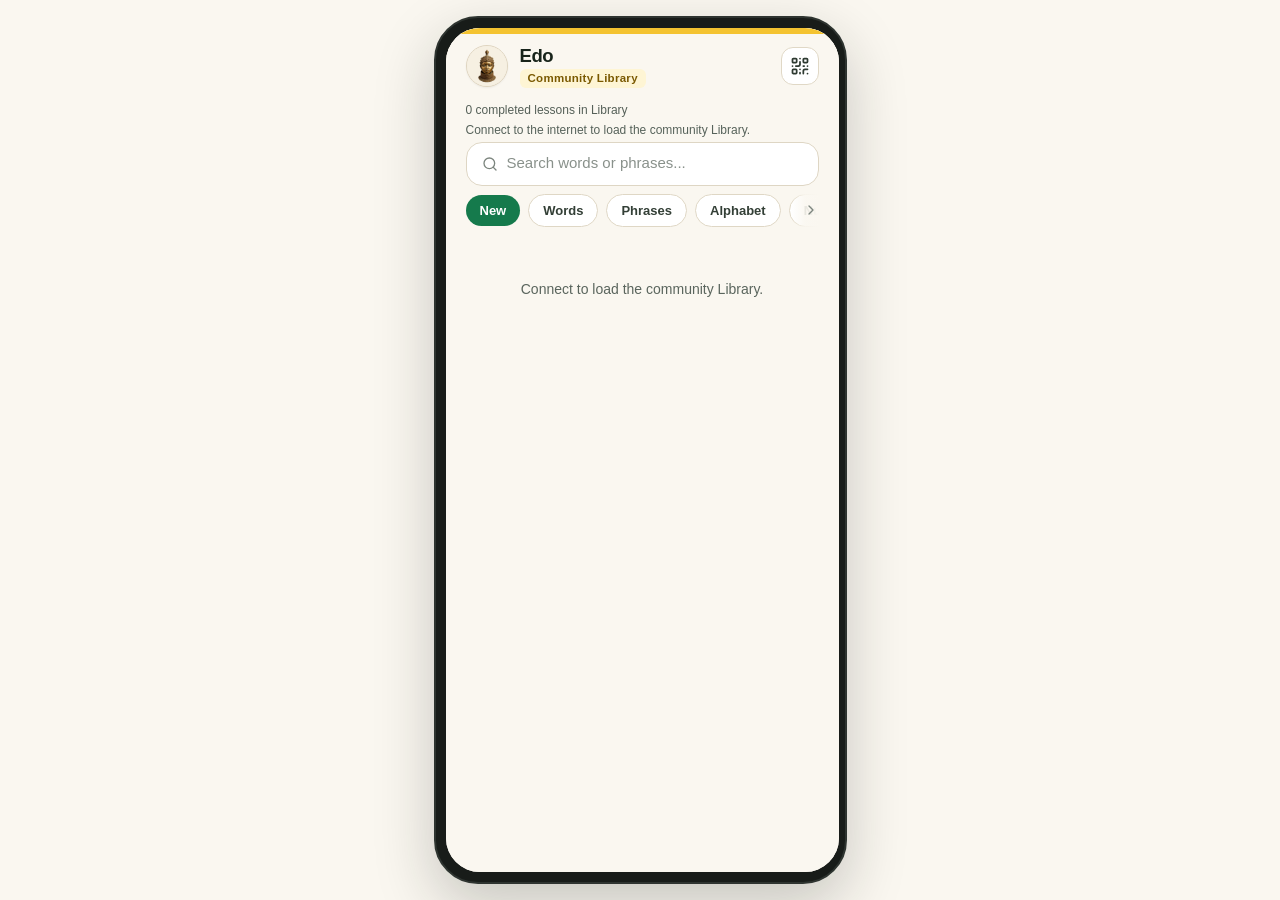
==== library/index.html @ ba946815 "deploy: iStoria-Ai/CommunityTeachers@e9f51da54241ebad899f2d6e8543a37bd454bb86" ====
<!doctype html>
<html lang="en">
  <head>
    <meta charset="UTF-8" />
    <meta name="viewport" content="width=device-width, initial-scale=1.0, viewport-fit=cover, maximum-scale=1.0, user-scalable=no" />
    <meta name="theme-color" content="#FAF7F0" />
    <meta name="apple-mobile-web-app-capable" content="yes" />
    <meta name="apple-mobile-web-app-status-bar-style" content="default" />
    <link rel="icon" type="image/jpeg" href="/assets/edo-bronze-icon.jpg" />
    <link rel="apple-touch-icon" href="/assets/edo-bronze-icon.jpg" />
    <title>Edo — Community Library</title>
    <script type="module" crossorigin src="/assets/library-C7MICQY9.js"></script>
    <link rel="modulepreload" crossorigin href="/assets/index-BXqpALLP.js">
    <link rel="stylesheet" crossorigin href="/assets/index-SWnWZ9Dm.css">
  </head>
  <body class="bg-[#FAF7F0] text-[#1C241E] antialiased selection:bg-[#157A4C] selection:text-white">
    <div id="root"></div>
  </body>
</html>
---- assets/index-SWnWZ9Dm.css ----
*,:before,:after{--tw-border-spacing-x: 0;--tw-border-spacing-y: 0;--tw-translate-x: 0;--tw-translate-y: 0;--tw-rotate: 0;--tw-skew-x: 0;--tw-skew-y: 0;--tw-scale-x: 1;--tw-scale-y: 1;--tw-pan-x: ;--tw-pan-y: ;--tw-pinch-zoom: ;--tw-scroll-snap-strictness: proximity;--tw-gradient-from-position: ;--tw-gradient-via-position: ;--tw-gradient-to-position: ;--tw-ordinal: ;--tw-slashed-zero: ;--tw-numeric-figure: ;--tw-numeric-spacing: ;--tw-numeric-fraction: ;--tw-ring-inset: ;--tw-ring-offset-width: 0px;--tw-ring-offset-color: #fff;--tw-ring-color: rgb(59 130 246 / .5);--tw-ring-offset-shadow: 0 0 #0000;--tw-ring-shadow: 0 0 #0000;--tw-shadow: 0 0 #0000;--tw-shadow-colored: 0 0 #0000;--tw-blur: ;--tw-brightness: ;--tw-contrast: ;--tw-grayscale: ;--tw-hue-rotate: ;--tw-invert: ;--tw-saturate: ;--tw-sepia: ;--tw-drop-shadow: ;--tw-backdrop-blur: ;--tw-backdrop-brightness: ;--tw-backdrop-contrast: ;--tw-backdrop-grayscale: ;--tw-backdrop-hue-rotate: ;--tw-backdrop-invert: ;--tw-backdrop-opacity: ;--tw-backdrop-saturate: ;--tw-backdrop-sepia: ;--tw-contain-size: ;--tw-contain-layout: ;--tw-contain-paint: ;--tw-contain-style: }::backdrop{--tw-border-spacing-x: 0;--tw-border-spacing-y: 0;--tw-translate-x: 0;--tw-translate-y: 0;--tw-rotate: 0;--tw-skew-x: 0;--tw-skew-y: 0;--tw-scale-x: 1;--tw-scale-y: 1;--tw-pan-x: ;--tw-pan-y: ;--tw-pinch-zoom: ;--tw-scroll-snap-strictness: proximity;--tw-gradient-from-position: ;--tw-gradient-via-position: ;--tw-gradient-to-position: ;--tw-ordinal: ;--tw-slashed-zero: ;--tw-numeric-figure: ;--tw-numeric-spacing: ;--tw-numeric-fraction: ;--tw-ring-inset: ;--tw-ring-offset-width: 0px;--tw-ring-offset-color: #fff;--tw-ring-color: rgb(59 130 246 / .5);--tw-ring-offset-shadow: 0 0 #0000;--tw-ring-shadow: 0 0 #0000;--tw-shadow: 0 0 #0000;--tw-shadow-colored: 0 0 #0000;--tw-blur: ;--tw-brightness: ;--tw-contrast: ;--tw-grayscale: ;--tw-hue-rotate: ;--tw-invert: ;--tw-saturate: ;--tw-sepia: ;--tw-drop-shadow: ;--tw-backdrop-blur: ;--tw-backdrop-brightness: ;--tw-backdrop-contrast: ;--tw-backdrop-grayscale: ;--tw-backdrop-hue-rotate: ;--tw-backdrop-invert: ;--tw-backdrop-opacity: ;--tw-backdrop-saturate: ;--tw-backdrop-sepia: ;--tw-contain-size: ;--tw-contain-layout: ;--tw-contain-paint: ;--tw-contain-style: }*,:before,:after{box-sizing:border-box;border-width:0;border-style:solid;border-color:#e5e7eb}:before,:after{--tw-content: ""}html,:host{line-height:1.5;-webkit-text-size-adjust:100%;-moz-tab-size:4;-o-tab-size:4;tab-size:4;font-family:Inter,-apple-system,BlinkMacSystemFont,Segoe UI,Roboto,sans-serif;font-feature-settings:normal;font-variation-settings:normal;-webkit-tap-highlight-color:transparent}body{margin:0;line-height:inherit}hr{height:0;color:inherit;border-top-width:1px}abbr:where([title]){-webkit-text-decoration:underline dotted;text-decoration:underline dotted}h1,h2,h3,h4,h5,h6{font-size:inherit;font-weight:inherit}a{color:inherit;text-decoration:inherit}b,strong{font-weight:bolder}code,kbd,samp,pre{font-family:ui-monospace,SFMono-Regular,Menlo,Monaco,Consolas,Liberation Mono,Courier New,monospace;font-feature-settings:normal;font-variation-settings:normal;font-size:1em}small{font-size:80%}sub,sup{font-size:75%;line-height:0;position:relative;vertical-align:baseline}sub{bottom:-.25em}sup{top:-.5em}table{text-indent:0;border-color:inherit;border-collapse:collapse}button,input,optgroup,select,textarea{font-family:inherit;font-feature-settings:inherit;font-variation-settings:inherit;font-size:100%;font-weight:inherit;line-height:inherit;letter-spacing:inherit;color:inherit;margin:0;padding:0}button,select{text-transform:none}button,input:where([type=button]),input:where([type=reset]),input:where([type=submit]){-webkit-appearance:button;background-color:transparent;background-image:none}:-moz-focusring{outline:auto}:-moz-ui-invalid{box-shadow:none}progress{vertical-align:baseline}::-webkit-inner-spin-button,::-webkit-outer-spin-button{height:auto}[type=search]{-webkit-appearance:textfield;outline-offset:-2px}::-webkit-search-decoration{-webkit-appearance:none}::-webkit-file-upload-button{-webkit-appearance:button;font:inherit}summary{display:list-item}blockquote,dl,dd,h1,h2,h3,h4,h5,h6,hr,figure,p,pre{margin:0}fieldset{margin:0;padding:0}legend{padding:0}ol,ul,menu{list-style:none;margin:0;padding:0}dialog{padding:0}textarea{resize:vertical}input::-moz-placeholder,textarea::-moz-placeholder{opacity:1;color:#9ca3af}input::placeholder,textarea::placeholder{opacity:1;color:#9ca3af}button,[role=button]{cursor:pointer}:disabled{cursor:default}img,svg,video,canvas,audio,iframe,embed,object{display:block;vertical-align:middle}img,video{max-width:100%;height:auto}[hidden]:where(:not([hidden=until-found])){display:none}.container{width:100%}@media (min-width: 640px){.container{max-width:640px}}@media (min-width: 768px){.container{max-width:768px}}@media (min-width: 1024px){.container{max-width:1024px}}@media (min-width: 1280px){.container{max-width:1280px}}@media (min-width: 1536px){.container{max-width:1536px}}.edo-screen{display:flex;width:100%;flex:1 1 0%;-webkit-user-select:none;-moz-user-select:none;user-select:none;flex-direction:column;overflow-x:hidden;--tw-bg-opacity: 1;background-color:rgb(250 247 240 / var(--tw-bg-opacity, 1));--tw-text-opacity: 1;color:rgb(28 36 30 / var(--tw-text-opacity, 1))}.edo-screen-scroll{display:flex;width:100%;flex:1 1 0%;flex-direction:column;justify-content:space-between;overflow-y:auto;overflow-x:hidden;padding-left:1.25rem;padding-right:1.25rem;padding-bottom:1.25rem}.edo-primary-btn{display:flex;min-height:56px;width:100%;align-items:center;justify-content:center;gap:.625rem;border-radius:1rem;padding:.875rem 1.5rem;font-size:17.5px;font-weight:700;line-height:1.375;--tw-shadow: 0 4px 6px -1px rgb(0 0 0 / .1), 0 2px 4px -2px rgb(0 0 0 / .1);--tw-shadow-colored: 0 4px 6px -1px var(--tw-shadow-color), 0 2px 4px -2px var(--tw-shadow-color);box-shadow:var(--tw-ring-offset-shadow, 0 0 #0000),var(--tw-ring-shadow, 0 0 #0000),var(--tw-shadow);transition-property:all;transition-timing-function:cubic-bezier(.4,0,.2,1);transition-duration:.15s}.edo-primary-btn:active{--tw-scale-x: .99;--tw-scale-y: .99;transform:translate(var(--tw-translate-x),var(--tw-translate-y)) rotate(var(--tw-rotate)) skew(var(--tw-skew-x)) skewY(var(--tw-skew-y)) scaleX(var(--tw-scale-x)) scaleY(var(--tw-scale-y))}.edo-secondary-btn{display:flex;min-height:52px;width:100%;align-items:center;justify-content:center;gap:.5rem;border-radius:1rem;border-width:1px;--tw-border-opacity: 1;border-color:rgb(221 213 196 / var(--tw-border-opacity, 1));--tw-bg-opacity: 1;background-color:rgb(255 255 255 / var(--tw-bg-opacity, 1));padding:.75rem 1.25rem;font-size:16px;font-weight:700;line-height:1.375;--tw-text-opacity: 1;color:rgb(38 49 41 / var(--tw-text-opacity, 1));--tw-shadow: 0 1px 2px 0 rgb(0 0 0 / .05);--tw-shadow-colored: 0 1px 2px 0 var(--tw-shadow-color);box-shadow:var(--tw-ring-offset-shadow, 0 0 #0000),var(--tw-ring-shadow, 0 0 #0000),var(--tw-shadow);transition-property:all;transition-timing-function:cubic-bezier(.4,0,.2,1);transition-duration:.15s}.edo-secondary-btn:hover{--tw-bg-opacity: 1;background-color:rgb(245 241 230 / var(--tw-bg-opacity, 1))}.edo-secondary-btn:active{--tw-scale-x: .99;--tw-scale-y: .99;transform:translate(var(--tw-translate-x),var(--tw-translate-y)) rotate(var(--tw-rotate)) skew(var(--tw-skew-x)) skewY(var(--tw-skew-y)) scaleX(var(--tw-scale-x)) scaleY(var(--tw-scale-y))}.edo-input{min-height:54px;width:100%;border-radius:1rem;border-width:1px;--tw-border-opacity: 1;border-color:rgb(212 204 184 / var(--tw-border-opacity, 1));--tw-bg-opacity: 1;background-color:rgb(255 255 255 / var(--tw-bg-opacity, 1));padding:.875rem 1rem;font-size:16.5px;--tw-text-opacity: 1;color:rgb(28 36 30 / var(--tw-text-opacity, 1))}.edo-input::-moz-placeholder{--tw-placeholder-opacity: 1;color:rgb(133 142 135 / var(--tw-placeholder-opacity, 1))}.edo-input::placeholder{--tw-placeholder-opacity: 1;color:rgb(133 142 135 / var(--tw-placeholder-opacity, 1))}.edo-input{--tw-shadow: inset 0 2px 4px 0 rgb(0 0 0 / .05);--tw-shadow-colored: inset 0 2px 4px 0 var(--tw-shadow-color);box-shadow:var(--tw-ring-offset-shadow, 0 0 #0000),var(--tw-ring-shadow, 0 0 #0000),var(--tw-shadow);transition-property:color,background-color,border-color,text-decoration-color,fill,stroke,opacity,box-shadow,transform,filter,backdrop-filter;transition-timing-function:cubic-bezier(.4,0,.2,1);transition-duration:.15s}.edo-input:focus{outline:2px solid transparent;outline-offset:2px}.sr-only{position:absolute;width:1px;height:1px;padding:0;margin:-1px;overflow:hidden;clip:rect(0,0,0,0);white-space:nowrap;border-width:0}.pointer-events-none{pointer-events:none}.visible{visibility:visible}.static{position:static}.fixed{position:fixed}.absolute{position:absolute}.relative{position:relative}.sticky{position:sticky}.inset-0{top:0;right:0;bottom:0;left:0}.inset-x-0{left:0;right:0}.-left-2{left:-.5rem}.-right-2{right:-.5rem}.-top-1{top:-.25rem}.bottom-0{bottom:0}.bottom-1{bottom:.25rem}.left-4{left:1rem}.left-\[9px\]{left:9px}.right-0{right:0}.right-1{right:.25rem}.right-2\.5{right:.625rem}.right-3{right:.75rem}.right-3\.5{right:.875rem}.top-0{top:0}.top-2{top:.5rem}.top-2\.5{top:.625rem}.top-3\.5{top:.875rem}.top-5{top:1.25rem}.z-10{z-index:10}.z-20{z-index:20}.z-30{z-index:30}.z-50{z-index:50}.mx-5{margin-left:1.25rem;margin-right:1.25rem}.mx-auto{margin-left:auto;margin-right:auto}.my-0\.5{margin-top:.125rem;margin-bottom:.125rem}.my-1{margin-top:.25rem;margin-bottom:.25rem}.my-2{margin-top:.5rem;margin-bottom:.5rem}.my-auto{margin-top:auto;margin-bottom:auto}.mb-1{margin-bottom:.25rem}.mb-1\.5{margin-bottom:.375rem}.mb-2{margin-bottom:.5rem}.mb-2\.5{margin-bottom:.625rem}.mb-3{margin-bottom:.75rem}.mb-4{margin-bottom:1rem}.mb-6{margin-bottom:1.5rem}.ml-0\.5{margin-left:.125rem}.ml-2{margin-left:.5rem}.mt-0\.5{margin-top:.125rem}.mt-1{margin-top:.25rem}.mt-1\.5{margin-top:.375rem}.mt-2{margin-top:.5rem}.mt-2\.5{margin-top:.625rem}.mt-3{margin-top:.75rem}.mt-3\.5{margin-top:.875rem}.mt-4{margin-top:1rem}.mt-5{margin-top:1.25rem}.block{display:block}.inline-block{display:inline-block}.flex{display:flex}.inline-flex{display:inline-flex}.table{display:table}.grid{display:grid}.contents{display:contents}.hidden{display:none}.h-1\.5{height:.375rem}.h-10{height:2.5rem}.h-11{height:2.75rem}.h-12{height:3rem}.h-14{height:3.5rem}.h-16{height:4rem}.h-2{height:.5rem}.h-2\.5{height:.625rem}.h-24{height:6rem}.h-28{height:7rem}.h-3{height:.75rem}.h-3\.5{height:.875rem}.h-32{height:8rem}.h-4{height:1rem}.h-5{height:1.25rem}.h-6{height:1.5rem}.h-7{height:1.75rem}.h-8{height:2rem}.h-9{height:2.25rem}.h-\[100dvh\]{height:100dvh}.h-\[190px\]{height:190px}.h-\[38px\]{height:38px}.h-\[42px\]{height:42px}.h-\[52px\]{height:52px}.h-\[80px\]{height:80px}.h-\[88px\]{height:88px}.h-\[96px\]{height:96px}.h-full{height:100%}.max-h-\[40dvh\]{max-height:40dvh}.max-h-\[470px\]{max-height:470px}.max-h-\[80px\]{max-height:80px}.max-h-\[92vh\]{max-height:92vh}.max-h-full{max-height:100%}.min-h-0{min-height:0px}.min-h-\[100dvh\]{min-height:100dvh}.min-h-\[140px\]{min-height:140px}.min-h-\[265px\]{min-height:265px}.min-h-\[320px\]{min-height:320px}.min-h-\[42px\]{min-height:42px}.min-h-\[44px\]{min-height:44px}.min-h-\[46px\]{min-height:46px}.min-h-\[48px\]{min-height:48px}.min-h-\[50px\]{min-height:50px}.min-h-\[56px\]{min-height:56px}.min-h-\[58px\]{min-height:58px}.min-h-\[60px\]{min-height:60px}.min-h-\[62px\]{min-height:62px}.w-1{width:.25rem}.w-1\.5{width:.375rem}.w-10{width:2.5rem}.w-11{width:2.75rem}.w-12{width:3rem}.w-14{width:3.5rem}.w-16{width:4rem}.w-2{width:.5rem}.w-24{width:6rem}.w-3{width:.75rem}.w-3\.5{width:.875rem}.w-32{width:8rem}.w-4{width:1rem}.w-5{width:1.25rem}.w-6{width:1.5rem}.w-7{width:1.75rem}.w-8{width:2rem}.w-9{width:2.25rem}.w-\[110px\]{width:110px}.w-\[190px\]{width:190px}.w-\[2px\]{width:2px}.w-\[38px\]{width:38px}.w-\[42px\]{width:42px}.w-\[52px\]{width:52px}.w-\[88px\]{width:88px}.w-\[96px\]{width:96px}.w-full{width:100%}.w-px{width:1px}.min-w-0{min-width:0px}.min-w-\[64px\]{min-width:64px}.max-w-\[142px\]{max-width:142px}.max-w-\[1540px\]{max-width:1540px}.max-w-\[1680px\]{max-width:1680px}.max-w-\[240px\]{max-width:240px}.max-w-\[260px\]{max-width:260px}.max-w-\[280px\]{max-width:280px}.max-w-\[300px\]{max-width:300px}.max-w-\[390px\]{max-width:390px}.max-w-full{max-width:100%}.max-w-lg{max-width:32rem}.max-w-sm{max-width:24rem}.max-w-xs{max-width:20rem}.flex-1{flex:1 1 0%}.flex-\[1\.18\]{flex:1.18}.shrink-0{flex-shrink:0}.scale-105{--tw-scale-x: 1.05;--tw-scale-y: 1.05;transform:translate(var(--tw-translate-x),var(--tw-translate-y)) rotate(var(--tw-rotate)) skew(var(--tw-skew-x)) skewY(var(--tw-skew-y)) scaleX(var(--tw-scale-x)) scaleY(var(--tw-scale-y))}.scale-110{--tw-scale-x: 1.1;--tw-scale-y: 1.1;transform:translate(var(--tw-translate-x),var(--tw-translate-y)) rotate(var(--tw-rotate)) skew(var(--tw-skew-x)) skewY(var(--tw-skew-y)) scaleX(var(--tw-scale-x)) scaleY(var(--tw-scale-y))}@keyframes ping{75%,to{transform:scale(2);opacity:0}}.animate-ping{animation:ping 1s cubic-bezier(0,0,.2,1) infinite}@keyframes pulse{50%{opacity:.5}}.animate-pulse{animation:pulse 2s cubic-bezier(.4,0,.6,1) infinite}@keyframes spin{to{transform:rotate(360deg)}}.animate-spin{animation:spin 1s linear infinite}.cursor-not-allowed{cursor:not-allowed}.cursor-pointer{cursor:pointer}.select-none{-webkit-user-select:none;-moz-user-select:none;user-select:none}.select-text{-webkit-user-select:text;-moz-user-select:text;user-select:text}.resize{resize:both}.list-inside{list-style-position:inside}.list-decimal{list-style-type:decimal}.grid-cols-2{grid-template-columns:repeat(2,minmax(0,1fr))}.grid-cols-3{grid-template-columns:repeat(3,minmax(0,1fr))}.grid-rows-2{grid-template-rows:repeat(2,minmax(0,1fr))}.flex-col{flex-direction:column}.flex-wrap{flex-wrap:wrap}.items-start{align-items:flex-start}.items-end{align-items:flex-end}.items-center{align-items:center}.justify-end{justify-content:flex-end}.justify-center{justify-content:center}.justify-between{justify-content:space-between}.justify-around{justify-content:space-around}.gap-1{gap:.25rem}.gap-1\.5{gap:.375rem}.gap-2{gap:.5rem}.gap-2\.5{gap:.625rem}.gap-3{gap:.75rem}.gap-3\.5{gap:.875rem}.gap-4{gap:1rem}.gap-5{gap:1.25rem}.gap-\[3px\]{gap:3px}.space-y-1>:not([hidden])~:not([hidden]){--tw-space-y-reverse: 0;margin-top:calc(.25rem * calc(1 - var(--tw-space-y-reverse)));margin-bottom:calc(.25rem * var(--tw-space-y-reverse))}.space-y-1\.5>:not([hidden])~:not([hidden]){--tw-space-y-reverse: 0;margin-top:calc(.375rem * calc(1 - var(--tw-space-y-reverse)));margin-bottom:calc(.375rem * var(--tw-space-y-reverse))}.space-y-2>:not([hidden])~:not([hidden]){--tw-space-y-reverse: 0;margin-top:calc(.5rem * calc(1 - var(--tw-space-y-reverse)));margin-bottom:calc(.5rem * var(--tw-space-y-reverse))}.space-y-2\.5>:not([hidden])~:not([hidden]){--tw-space-y-reverse: 0;margin-top:calc(.625rem * calc(1 - var(--tw-space-y-reverse)));margin-bottom:calc(.625rem * var(--tw-space-y-reverse))}.space-y-3>:not([hidden])~:not([hidden]){--tw-space-y-reverse: 0;margin-top:calc(.75rem * calc(1 - var(--tw-space-y-reverse)));margin-bottom:calc(.75rem * var(--tw-space-y-reverse))}.space-y-4>:not([hidden])~:not([hidden]){--tw-space-y-reverse: 0;margin-top:calc(1rem * calc(1 - var(--tw-space-y-reverse)));margin-bottom:calc(1rem * var(--tw-space-y-reverse))}.space-y-8>:not([hidden])~:not([hidden]){--tw-space-y-reverse: 0;margin-top:calc(2rem * calc(1 - var(--tw-space-y-reverse)));margin-bottom:calc(2rem * var(--tw-space-y-reverse))}.self-start{align-self:flex-start}.overflow-hidden{overflow:hidden}.overflow-x-auto{overflow-x:auto}.overflow-y-auto{overflow-y:auto}.truncate{overflow:hidden;text-overflow:ellipsis;white-space:nowrap}.whitespace-normal{white-space:normal}.break-words{overflow-wrap:break-word}.break-all{word-break:break-all}.rounded{border-radius:.25rem}.rounded-2xl{border-radius:1rem}.rounded-3xl{border-radius:1.5rem}.rounded-\[34px\]{border-radius:34px}.rounded-\[44px\]{border-radius:44px}.rounded-full{border-radius:9999px}.rounded-lg{border-radius:.5rem}.rounded-md{border-radius:.375rem}.rounded-sm{border-radius:.125rem}.rounded-xl{border-radius:.75rem}.border{border-width:1px}.border-2{border-width:2px}.border-4{border-width:4px}.border-\[2px\]{border-width:2px}.border-b{border-bottom-width:1px}.border-t{border-top-width:1px}.border-\[\#157A4C\]{--tw-border-opacity: 1;border-color:rgb(21 122 76 / var(--tw-border-opacity, 1))}.border-\[\#18241B\]{--tw-border-opacity: 1;border-color:rgb(24 36 27 / var(--tw-border-opacity, 1))}.border-\[\#238B52\]{--tw-border-opacity: 1;border-color:rgb(35 139 82 / var(--tw-border-opacity, 1))}.border-\[\#2E3430\]{--tw-border-opacity: 1;border-color:rgb(46 52 48 / var(--tw-border-opacity, 1))}.border-\[\#6E4BC3\]\/50{border-color:#6e4bc380}.border-\[\#934919\]{--tw-border-opacity: 1;border-color:rgb(147 73 25 / var(--tw-border-opacity, 1))}.border-\[\#A7D7BC\]{--tw-border-opacity: 1;border-color:rgb(167 215 188 / var(--tw-border-opacity, 1))}.border-\[\#B9B2A2\]{--tw-border-opacity: 1;border-color:rgb(185 178 162 / var(--tw-border-opacity, 1))}.border-\[\#B9DFCA\]{--tw-border-opacity: 1;border-color:rgb(185 223 202 / var(--tw-border-opacity, 1))}.border-\[\#BBD4FA\]{--tw-border-opacity: 1;border-color:rgb(187 212 250 / var(--tw-border-opacity, 1))}.border-\[\#BDE3CF\]{--tw-border-opacity: 1;border-color:rgb(189 227 207 / var(--tw-border-opacity, 1))}.border-\[\#BDE5C8\]{--tw-border-opacity: 1;border-color:rgb(189 229 200 / var(--tw-border-opacity, 1))}.border-\[\#BEE2CE\]{--tw-border-opacity: 1;border-color:rgb(190 226 206 / var(--tw-border-opacity, 1))}.border-\[\#BFD6FA\]{--tw-border-opacity: 1;border-color:rgb(191 214 250 / var(--tw-border-opacity, 1))}.border-\[\#C2E2D0\]{--tw-border-opacity: 1;border-color:rgb(194 226 208 / var(--tw-border-opacity, 1))}.border-\[\#C2E4D2\]{--tw-border-opacity: 1;border-color:rgb(194 228 210 / var(--tw-border-opacity, 1))}.border-\[\#C3D9FA\]{--tw-border-opacity: 1;border-color:rgb(195 217 250 / var(--tw-border-opacity, 1))}.border-\[\#C6E2D1\]{--tw-border-opacity: 1;border-color:rgb(198 226 209 / var(--tw-border-opacity, 1))}.border-\[\#CBB8EE\]{--tw-border-opacity: 1;border-color:rgb(203 184 238 / var(--tw-border-opacity, 1))}.border-\[\#D0D9E7\]{--tw-border-opacity: 1;border-color:rgb(208 217 231 / var(--tw-border-opacity, 1))}.border-\[\#D3E3FC\]{--tw-border-opacity: 1;border-color:rgb(211 227 252 / var(--tw-border-opacity, 1))}.border-\[\#D5C5F3\]{--tw-border-opacity: 1;border-color:rgb(213 197 243 / var(--tw-border-opacity, 1))}.border-\[\#D5CCB8\]{--tw-border-opacity: 1;border-color:rgb(213 204 184 / var(--tw-border-opacity, 1))}.border-\[\#D5CFC0\]{--tw-border-opacity: 1;border-color:rgb(213 207 192 / var(--tw-border-opacity, 1))}.border-\[\#D7C8F3\]{--tw-border-opacity: 1;border-color:rgb(215 200 243 / var(--tw-border-opacity, 1))}.border-\[\#D7EFE2\]{--tw-border-opacity: 1;border-color:rgb(215 239 226 / var(--tw-border-opacity, 1))}.border-\[\#D8CFC0\]{--tw-border-opacity: 1;border-color:rgb(216 207 192 / var(--tw-border-opacity, 1))}.border-\[\#DDD5C4\]{--tw-border-opacity: 1;border-color:rgb(221 213 196 / var(--tw-border-opacity, 1))}.border-\[\#DED5C3\]{--tw-border-opacity: 1;border-color:rgb(222 213 195 / var(--tw-border-opacity, 1))}.border-\[\#DED6C4\]{--tw-border-opacity: 1;border-color:rgb(222 214 196 / var(--tw-border-opacity, 1))}.border-\[\#DFBF7F\]\/50{border-color:#dfbf7f80}.border-\[\#DFD5C0\]{--tw-border-opacity: 1;border-color:rgb(223 213 192 / var(--tw-border-opacity, 1))}.border-\[\#DFD6C4\]{--tw-border-opacity: 1;border-color:rgb(223 214 196 / var(--tw-border-opacity, 1))}.border-\[\#DFD7C5\]{--tw-border-opacity: 1;border-color:rgb(223 215 197 / var(--tw-border-opacity, 1))}.border-\[\#DFD8F2\]{--tw-border-opacity: 1;border-color:rgb(223 216 242 / var(--tw-border-opacity, 1))}.border-\[\#E0D8C6\]{--tw-border-opacity: 1;border-color:rgb(224 216 198 / var(--tw-border-opacity, 1))}.border-\[\#E2D2C0\]{--tw-border-opacity: 1;border-color:rgb(226 210 192 / var(--tw-border-opacity, 1))}.border-\[\#E2D8C6\]{--tw-border-opacity: 1;border-color:rgb(226 216 198 / var(--tw-border-opacity, 1))}.border-\[\#E2DAC7\]{--tw-border-opacity: 1;border-color:rgb(226 218 199 / var(--tw-border-opacity, 1))}.border-\[\#E4DCB\]{border-color:#E4DCB}.border-\[\#E5DEC9\]{--tw-border-opacity: 1;border-color:rgb(229 222 201 / var(--tw-border-opacity, 1))}.border-\[\#E5E7EB\]{--tw-border-opacity: 1;border-color:rgb(229 231 235 / var(--tw-border-opacity, 1))}.border-\[\#E6DFCF\]{--tw-border-opacity: 1;border-color:rgb(230 223 207 / var(--tw-border-opacity, 1))}.border-\[\#F3C5BE\]{--tw-border-opacity: 1;border-color:rgb(243 197 190 / var(--tw-border-opacity, 1))}.border-\[\#F8D7D3\]{--tw-border-opacity: 1;border-color:rgb(248 215 211 / var(--tw-border-opacity, 1))}.border-\[\#FCA5A5\]{--tw-border-opacity: 1;border-color:rgb(252 165 165 / var(--tw-border-opacity, 1))}.border-\[\#FCD34D\]{--tw-border-opacity: 1;border-color:rgb(252 211 77 / var(--tw-border-opacity, 1))}.bg-\[\#0B6638\]{--tw-bg-opacity: 1;background-color:rgb(11 102 56 / var(--tw-bg-opacity, 1))}.bg-\[\#135E35\]{--tw-bg-opacity: 1;background-color:rgb(19 94 53 / var(--tw-bg-opacity, 1))}.bg-\[\#157A4C\]{--tw-bg-opacity: 1;background-color:rgb(21 122 76 / var(--tw-bg-opacity, 1))}.bg-\[\#157A4C\]\/25{background-color:#157a4c40}.bg-\[\#16A34A\]{--tw-bg-opacity: 1;background-color:rgb(22 163 74 / var(--tw-bg-opacity, 1))}.bg-\[\#181C19\]{--tw-bg-opacity: 1;background-color:rgb(24 28 25 / var(--tw-bg-opacity, 1))}.bg-\[\#187542\]{--tw-bg-opacity: 1;background-color:rgb(24 117 66 / var(--tw-bg-opacity, 1))}.bg-\[\#1B241E\]{--tw-bg-opacity: 1;background-color:rgb(27 36 30 / var(--tw-bg-opacity, 1))}.bg-\[\#1D6CE0\]{--tw-bg-opacity: 1;background-color:rgb(29 108 224 / var(--tw-bg-opacity, 1))}.bg-\[\#1F8A58\]{--tw-bg-opacity: 1;background-color:rgb(31 138 88 / var(--tw-bg-opacity, 1))}.bg-\[\#223458\]{--tw-bg-opacity: 1;background-color:rgb(34 52 88 / var(--tw-bg-opacity, 1))}.bg-\[\#2563EB\]{--tw-bg-opacity: 1;background-color:rgb(37 99 235 / var(--tw-bg-opacity, 1))}.bg-\[\#259662\]\/75{background-color:#259662bf}.bg-\[\#3A453D\]{--tw-bg-opacity: 1;background-color:rgb(58 69 61 / var(--tw-bg-opacity, 1))}.bg-\[\#3B82F6\]\/50{background-color:#3b82f680}.bg-\[\#3B82F6\]\/80{background-color:#3b82f6cc}.bg-\[\#5D2C0C\]{--tw-bg-opacity: 1;background-color:rgb(93 44 12 / var(--tw-bg-opacity, 1))}.bg-\[\#6E4BC3\]{--tw-bg-opacity: 1;background-color:rgb(110 75 195 / var(--tw-bg-opacity, 1))}.bg-\[\#6E4BC3\]\/15{background-color:#6e4bc326}.bg-\[\#7A3E12\]{--tw-bg-opacity: 1;background-color:rgb(122 62 18 / var(--tw-bg-opacity, 1))}.bg-\[\#7B3C13\]{--tw-bg-opacity: 1;background-color:rgb(123 60 19 / var(--tw-bg-opacity, 1))}.bg-\[\#94A3B8\]{--tw-bg-opacity: 1;background-color:rgb(148 163 184 / var(--tw-bg-opacity, 1))}.bg-\[\#B9B2A2\]{--tw-bg-opacity: 1;background-color:rgb(185 178 162 / var(--tw-bg-opacity, 1))}.bg-\[\#C93B2B\]{--tw-bg-opacity: 1;background-color:rgb(201 59 43 / var(--tw-bg-opacity, 1))}.bg-\[\#D5CFC0\]{--tw-bg-opacity: 1;background-color:rgb(213 207 192 / var(--tw-bg-opacity, 1))}.bg-\[\#D97706\]{--tw-bg-opacity: 1;background-color:rgb(217 119 6 / var(--tw-bg-opacity, 1))}.bg-\[\#DC2626\]{--tw-bg-opacity: 1;background-color:rgb(220 38 38 / var(--tw-bg-opacity, 1))}.bg-\[\#E0D8C6\]{--tw-bg-opacity: 1;background-color:rgb(224 216 198 / var(--tw-bg-opacity, 1))}.bg-\[\#E4E9F2\]{--tw-bg-opacity: 1;background-color:rgb(228 233 242 / var(--tw-bg-opacity, 1))}.bg-\[\#E4E9F2\]\/95{background-color:#e4e9f2f2}.bg-\[\#E5F4EC\]{--tw-bg-opacity: 1;background-color:rgb(229 244 236 / var(--tw-bg-opacity, 1))}.bg-\[\#E6ECF7\]{--tw-bg-opacity: 1;background-color:rgb(230 236 247 / var(--tw-bg-opacity, 1))}.bg-\[\#E6EFFC\]{--tw-bg-opacity: 1;background-color:rgb(230 239 252 / var(--tw-bg-opacity, 1))}.bg-\[\#E6F4ED\]{--tw-bg-opacity: 1;background-color:rgb(230 244 237 / var(--tw-bg-opacity, 1))}.bg-\[\#E8F1FD\]{--tw-bg-opacity: 1;background-color:rgb(232 241 253 / var(--tw-bg-opacity, 1))}.bg-\[\#E8F3EC\]{--tw-bg-opacity: 1;background-color:rgb(232 243 236 / var(--tw-bg-opacity, 1))}.bg-\[\#E8F5E9\]{--tw-bg-opacity: 1;background-color:rgb(232 245 233 / var(--tw-bg-opacity, 1))}.bg-\[\#EAB308\]{--tw-bg-opacity: 1;background-color:rgb(234 179 8 / var(--tw-bg-opacity, 1))}.bg-\[\#EAE2D0\]{--tw-bg-opacity: 1;background-color:rgb(234 226 208 / var(--tw-bg-opacity, 1))}.bg-\[\#EBF7EE\]{--tw-bg-opacity: 1;background-color:rgb(235 247 238 / var(--tw-bg-opacity, 1))}.bg-\[\#EDE5D4\]{--tw-bg-opacity: 1;background-color:rgb(237 229 212 / var(--tw-bg-opacity, 1))}.bg-\[\#EFE8D8\]{--tw-bg-opacity: 1;background-color:rgb(239 232 216 / var(--tw-bg-opacity, 1))}.bg-\[\#EFE9DA\]{--tw-bg-opacity: 1;background-color:rgb(239 233 218 / var(--tw-bg-opacity, 1))}.bg-\[\#EFEAD8\]{--tw-bg-opacity: 1;background-color:rgb(239 234 216 / var(--tw-bg-opacity, 1))}.bg-\[\#F1ECFA\]{--tw-bg-opacity: 1;background-color:rgb(241 236 250 / var(--tw-bg-opacity, 1))}.bg-\[\#F2E8DC\]{--tw-bg-opacity: 1;background-color:rgb(242 232 220 / var(--tw-bg-opacity, 1))}.bg-\[\#F2ECE0\]{--tw-bg-opacity: 1;background-color:rgb(242 236 224 / var(--tw-bg-opacity, 1))}.bg-\[\#F2EFFA\]{--tw-bg-opacity: 1;background-color:rgb(242 239 250 / var(--tw-bg-opacity, 1))}.bg-\[\#F3DFB1\]{--tw-bg-opacity: 1;background-color:rgb(243 223 177 / var(--tw-bg-opacity, 1))}.bg-\[\#F3EDE0\]{--tw-bg-opacity: 1;background-color:rgb(243 237 224 / var(--tw-bg-opacity, 1))}.bg-\[\#F4C330\]{--tw-bg-opacity: 1;background-color:rgb(244 195 48 / var(--tw-bg-opacity, 1))}.bg-\[\#F4EFE2\]{--tw-bg-opacity: 1;background-color:rgb(244 239 226 / var(--tw-bg-opacity, 1))}.bg-\[\#F4EFE6\]{--tw-bg-opacity: 1;background-color:rgb(244 239 230 / var(--tw-bg-opacity, 1))}.bg-\[\#F9FAFB\]{--tw-bg-opacity: 1;background-color:rgb(249 250 251 / var(--tw-bg-opacity, 1))}.bg-\[\#FAF7F0\]{--tw-bg-opacity: 1;background-color:rgb(250 247 240 / var(--tw-bg-opacity, 1))}.bg-\[\#FBF0D4\]{--tw-bg-opacity: 1;background-color:rgb(251 240 212 / var(--tw-bg-opacity, 1))}.bg-\[\#FDF2F0\]{--tw-bg-opacity: 1;background-color:rgb(253 242 240 / var(--tw-bg-opacity, 1))}.bg-\[\#FDFBF7\]{--tw-bg-opacity: 1;background-color:rgb(253 251 247 / var(--tw-bg-opacity, 1))}.bg-\[\#FEF3C7\]{--tw-bg-opacity: 1;background-color:rgb(254 243 199 / var(--tw-bg-opacity, 1))}.bg-\[\#FEF5D4\]{--tw-bg-opacity: 1;background-color:rgb(254 245 212 / var(--tw-bg-opacity, 1))}.bg-\[\#FFF8F8\]{--tw-bg-opacity: 1;background-color:rgb(255 248 248 / var(--tw-bg-opacity, 1))}.bg-black\/10{background-color:#0000001a}.bg-black\/40{background-color:#0006}.bg-black\/50{background-color:#00000080}.bg-black\/60{background-color:#0009}.bg-gray-100{--tw-bg-opacity: 1;background-color:rgb(243 244 246 / var(--tw-bg-opacity, 1))}.bg-white{--tw-bg-opacity: 1;background-color:rgb(255 255 255 / var(--tw-bg-opacity, 1))}.bg-white\/10{background-color:#ffffff1a}.bg-white\/15{background-color:#ffffff26}.bg-white\/25{background-color:#ffffff40}.bg-white\/70{background-color:#ffffffb3}.bg-white\/75{background-color:#ffffffbf}.bg-white\/90{background-color:#ffffffe6}.bg-white\/95{background-color:#fffffff2}.bg-gradient-to-b{background-image:linear-gradient(to bottom,var(--tw-gradient-stops))}.bg-gradient-to-br{background-image:linear-gradient(to bottom right,var(--tw-gradient-stops))}.bg-gradient-to-l{background-image:linear-gradient(to left,var(--tw-gradient-stops))}.from-\[\#EAE2D2\]{--tw-gradient-from: #EAE2D2 var(--tw-gradient-from-position);--tw-gradient-to: rgb(234 226 210 / 0) var(--tw-gradient-to-position);--tw-gradient-stops: var(--tw-gradient-from), var(--tw-gradient-to)}.from-\[\#F4EFE6\]{--tw-gradient-from: #F4EFE6 var(--tw-gradient-from-position);--tw-gradient-to: rgb(244 239 230 / 0) var(--tw-gradient-to-position);--tw-gradient-stops: var(--tw-gradient-from), var(--tw-gradient-to)}.from-\[\#FAF7F0\]{--tw-gradient-from: #FAF7F0 var(--tw-gradient-from-position);--tw-gradient-to: rgb(250 247 240 / 0) var(--tw-gradient-to-position);--tw-gradient-stops: var(--tw-gradient-from), var(--tw-gradient-to)}.via-\[\#E2D8C3\]{--tw-gradient-to: rgb(226 216 195 / 0) var(--tw-gradient-to-position);--tw-gradient-stops: var(--tw-gradient-from), #E2D8C3 var(--tw-gradient-via-position), var(--tw-gradient-to)}.via-\[\#FAF7F0\]\/90{--tw-gradient-to: rgb(250 247 240 / 0) var(--tw-gradient-to-position);--tw-gradient-stops: var(--tw-gradient-from), rgb(250 247 240 / .9) var(--tw-gradient-via-position), var(--tw-gradient-to)}.to-\[\#EBE4D5\]{--tw-gradient-to: #EBE4D5 var(--tw-gradient-to-position)}.to-\[\#FAF7F0\]{--tw-gradient-to: #FAF7F0 var(--tw-gradient-to-position)}.to-transparent{--tw-gradient-to: transparent var(--tw-gradient-to-position)}.fill-\[\#157A4C\]{fill:#157a4c}.fill-\[\#3DDC84\]{fill:#3ddc84}.fill-current{fill:currentColor}.fill-white{fill:#fff}.stroke-\[2\.1\]{stroke-width:2.1}.stroke-\[2\.2\]{stroke-width:2.2}.stroke-\[2\.3\]{stroke-width:2.3}.stroke-\[2\.4\]{stroke-width:2.4}.stroke-\[2\.5\]{stroke-width:2.5}.stroke-\[2\.6\]{stroke-width:2.6}.stroke-\[2\.8\]{stroke-width:2.8}.stroke-\[3\]{stroke-width:3}.object-cover{-o-object-fit:cover;object-fit:cover}.object-top{-o-object-position:top;object-position:top}.p-0\.5{padding:.125rem}.p-1\.5{padding:.375rem}.p-2{padding:.5rem}.p-2\.5{padding:.625rem}.p-3{padding:.75rem}.p-3\.5{padding:.875rem}.p-4{padding:1rem}.p-5{padding:1.25rem}.p-6{padding:1.5rem}.p-\[10px\]{padding:10px}.px-1{padding-left:.25rem;padding-right:.25rem}.px-1\.5{padding-left:.375rem;padding-right:.375rem}.px-2{padding-left:.5rem;padding-right:.5rem}.px-2\.5{padding-left:.625rem;padding-right:.625rem}.px-3{padding-left:.75rem;padding-right:.75rem}.px-3\.5{padding-left:.875rem;padding-right:.875rem}.px-4{padding-left:1rem;padding-right:1rem}.px-5{padding-left:1.25rem;padding-right:1.25rem}.px-6{padding-left:1.5rem;padding-right:1.5rem}.py-0\.5{padding-top:.125rem;padding-bottom:.125rem}.py-1{padding-top:.25rem;padding-bottom:.25rem}.py-1\.5{padding-top:.375rem;padding-bottom:.375rem}.py-10{padding-top:2.5rem;padding-bottom:2.5rem}.py-2{padding-top:.5rem;padding-bottom:.5rem}.py-2\.5{padding-top:.625rem;padding-bottom:.625rem}.py-3{padding-top:.75rem;padding-bottom:.75rem}.py-3\.5{padding-top:.875rem;padding-bottom:.875rem}.py-4{padding-top:1rem;padding-bottom:1rem}.py-6{padding-top:1.5rem;padding-bottom:1.5rem}.pb-1{padding-bottom:.25rem}.pb-1\.5{padding-bottom:.375rem}.pb-2{padding-bottom:.5rem}.pb-3{padding-bottom:.75rem}.pb-5{padding-bottom:1.25rem}.pl-1{padding-left:.25rem}.pl-10{padding-left:2.5rem}.pl-3{padding-left:.75rem}.pr-1{padding-right:.25rem}.pr-7{padding-right:1.75rem}.pr-9{padding-right:2.25rem}.pt-0\.5{padding-top:.125rem}.pt-1{padding-top:.25rem}.pt-2{padding-top:.5rem}.pt-3{padding-top:.75rem}.text-left{text-align:left}.text-center{text-align:center}.font-mono{font-family:ui-monospace,SFMono-Regular,Menlo,Monaco,Consolas,Liberation Mono,Courier New,monospace}.font-serif{font-family:Georgia,Cambria,Times New Roman,serif}.text-2xl{font-size:1.5rem;line-height:2rem}.text-\[10px\]{font-size:10px}.text-\[11\.5px\]{font-size:11.5px}.text-\[11px\]{font-size:11px}.text-\[12\.5px\]{font-size:12.5px}.text-\[12px\]{font-size:12px}.text-\[13\.5px\]{font-size:13.5px}.text-\[13px\]{font-size:13px}.text-\[14\.5px\]{font-size:14.5px}.text-\[14px\]{font-size:14px}.text-\[15\.5px\]{font-size:15.5px}.text-\[15px\]{font-size:15px}.text-\[16\.5px\]{font-size:16.5px}.text-\[16px\]{font-size:16px}.text-\[17px\]{font-size:17px}.text-\[18\.5px\]{font-size:18.5px}.text-\[19px\]{font-size:19px}.text-\[20px\]{font-size:20px}.text-\[21px\]{font-size:21px}.text-\[22px\]{font-size:22px}.text-\[25px\]{font-size:25px}.text-\[29px\]{font-size:29px}.text-\[32px\]{font-size:32px}.text-\[36px\]{font-size:36px}.text-sm{font-size:.875rem;line-height:1.25rem}.text-xl{font-size:1.25rem;line-height:1.75rem}.text-xs{font-size:.75rem;line-height:1rem}.font-bold{font-weight:700}.font-extrabold{font-weight:800}.font-medium{font-weight:500}.font-normal{font-weight:400}.font-semibold{font-weight:600}.uppercase{text-transform:uppercase}.leading-\[1\.08\]{line-height:1.08}.leading-\[1\.12\]{line-height:1.12}.leading-\[1\.48\]{line-height:1.48}.leading-none{line-height:1}.leading-relaxed{line-height:1.625}.leading-snug{line-height:1.375}.leading-tight{line-height:1.25}.tracking-tight{letter-spacing:-.025em}.tracking-wide{letter-spacing:.025em}.tracking-widest{letter-spacing:.1em}.text-\[\#125C39\]{--tw-text-opacity: 1;color:rgb(18 92 57 / var(--tw-text-opacity, 1))}.text-\[\#126941\]{--tw-text-opacity: 1;color:rgb(18 105 65 / var(--tw-text-opacity, 1))}.text-\[\#135E3B\]{--tw-text-opacity: 1;color:rgb(19 94 59 / var(--tw-text-opacity, 1))}.text-\[\#146940\]{--tw-text-opacity: 1;color:rgb(20 105 64 / var(--tw-text-opacity, 1))}.text-\[\#1552B0\]{--tw-text-opacity: 1;color:rgb(21 82 176 / var(--tw-text-opacity, 1))}.text-\[\#157A4C\]{--tw-text-opacity: 1;color:rgb(21 122 76 / var(--tw-text-opacity, 1))}.text-\[\#18241B\]{--tw-text-opacity: 1;color:rgb(24 36 27 / var(--tw-text-opacity, 1))}.text-\[\#183C73\]{--tw-text-opacity: 1;color:rgb(24 60 115 / var(--tw-text-opacity, 1))}.text-\[\#1A241D\]{--tw-text-opacity: 1;color:rgb(26 36 29 / var(--tw-text-opacity, 1))}.text-\[\#1B241E\]{--tw-text-opacity: 1;color:rgb(27 36 30 / var(--tw-text-opacity, 1))}.text-\[\#1B5E3E\]{--tw-text-opacity: 1;color:rgb(27 94 62 / var(--tw-text-opacity, 1))}.text-\[\#1C241E\]{--tw-text-opacity: 1;color:rgb(28 36 30 / var(--tw-text-opacity, 1))}.text-\[\#1D6CE0\]{--tw-text-opacity: 1;color:rgb(29 108 224 / var(--tw-text-opacity, 1))}.text-\[\#1E2A21\]{--tw-text-opacity: 1;color:rgb(30 42 33 / var(--tw-text-opacity, 1))}.text-\[\#1E2B22\]{--tw-text-opacity: 1;color:rgb(30 43 34 / var(--tw-text-opacity, 1))}.text-\[\#1E3A68\]{--tw-text-opacity: 1;color:rgb(30 58 104 / var(--tw-text-opacity, 1))}.text-\[\#1F2922\]{--tw-text-opacity: 1;color:rgb(31 41 34 / var(--tw-text-opacity, 1))}.text-\[\#222D25\]{--tw-text-opacity: 1;color:rgb(34 45 37 / var(--tw-text-opacity, 1))}.text-\[\#223458\]{--tw-text-opacity: 1;color:rgb(34 52 88 / var(--tw-text-opacity, 1))}.text-\[\#234836\]{--tw-text-opacity: 1;color:rgb(35 72 54 / var(--tw-text-opacity, 1))}.text-\[\#253028\]{--tw-text-opacity: 1;color:rgb(37 48 40 / var(--tw-text-opacity, 1))}.text-\[\#261C00\]{--tw-text-opacity: 1;color:rgb(38 28 0 / var(--tw-text-opacity, 1))}.text-\[\#284472\]{--tw-text-opacity: 1;color:rgb(40 68 114 / var(--tw-text-opacity, 1))}.text-\[\#2A372E\]{--tw-text-opacity: 1;color:rgb(42 55 46 / var(--tw-text-opacity, 1))}.text-\[\#2B372E\]{--tw-text-opacity: 1;color:rgb(43 55 46 / var(--tw-text-opacity, 1))}.text-\[\#2C3830\]{--tw-text-opacity: 1;color:rgb(44 56 48 / var(--tw-text-opacity, 1))}.text-\[\#2D3A31\]{--tw-text-opacity: 1;color:rgb(45 58 49 / var(--tw-text-opacity, 1))}.text-\[\#2E3A31\]{--tw-text-opacity: 1;color:rgb(46 58 49 / var(--tw-text-opacity, 1))}.text-\[\#2E3B32\]{--tw-text-opacity: 1;color:rgb(46 59 50 / var(--tw-text-opacity, 1))}.text-\[\#333F36\]{--tw-text-opacity: 1;color:rgb(51 63 54 / var(--tw-text-opacity, 1))}.text-\[\#371F6E\]{--tw-text-opacity: 1;color:rgb(55 31 110 / var(--tw-text-opacity, 1))}.text-\[\#3A453D\]{--tw-text-opacity: 1;color:rgb(58 69 61 / var(--tw-text-opacity, 1))}.text-\[\#3B2D04\]{--tw-text-opacity: 1;color:rgb(59 45 4 / var(--tw-text-opacity, 1))}.text-\[\#3B463E\]{--tw-text-opacity: 1;color:rgb(59 70 62 / var(--tw-text-opacity, 1))}.text-\[\#3C2D0D\]{--tw-text-opacity: 1;color:rgb(60 45 13 / var(--tw-text-opacity, 1))}.text-\[\#3C473F\]{--tw-text-opacity: 1;color:rgb(60 71 63 / var(--tw-text-opacity, 1))}.text-\[\#424E45\]{--tw-text-opacity: 1;color:rgb(66 78 69 / var(--tw-text-opacity, 1))}.text-\[\#442982\]{--tw-text-opacity: 1;color:rgb(68 41 130 / var(--tw-text-opacity, 1))}.text-\[\#465249\]{--tw-text-opacity: 1;color:rgb(70 82 73 / var(--tw-text-opacity, 1))}.text-\[\#46534B\]{--tw-text-opacity: 1;color:rgb(70 83 75 / var(--tw-text-opacity, 1))}.text-\[\#4A2508\]{--tw-text-opacity: 1;color:rgb(74 37 8 / var(--tw-text-opacity, 1))}.text-\[\#4A5872\]{--tw-text-opacity: 1;color:rgb(74 88 114 / var(--tw-text-opacity, 1))}.text-\[\#4C564F\]{--tw-text-opacity: 1;color:rgb(76 86 79 / var(--tw-text-opacity, 1))}.text-\[\#4E387E\]{--tw-text-opacity: 1;color:rgb(78 56 126 / var(--tw-text-opacity, 1))}.text-\[\#4E5B52\]{--tw-text-opacity: 1;color:rgb(78 91 82 / var(--tw-text-opacity, 1))}.text-\[\#52349B\]{--tw-text-opacity: 1;color:rgb(82 52 155 / var(--tw-text-opacity, 1))}.text-\[\#525D55\]{--tw-text-opacity: 1;color:rgb(82 93 85 / var(--tw-text-opacity, 1))}.text-\[\#525E55\]{--tw-text-opacity: 1;color:rgb(82 94 85 / var(--tw-text-opacity, 1))}.text-\[\#556058\]{--tw-text-opacity: 1;color:rgb(85 96 88 / var(--tw-text-opacity, 1))}.text-\[\#556158\]{--tw-text-opacity: 1;color:rgb(85 97 88 / var(--tw-text-opacity, 1))}.text-\[\#556258\]{--tw-text-opacity: 1;color:rgb(85 98 88 / var(--tw-text-opacity, 1))}.text-\[\#556259\]{--tw-text-opacity: 1;color:rgb(85 98 89 / var(--tw-text-opacity, 1))}.text-\[\#556358\]{--tw-text-opacity: 1;color:rgb(85 99 88 / var(--tw-text-opacity, 1))}.text-\[\#56625A\]{--tw-text-opacity: 1;color:rgb(86 98 90 / var(--tw-text-opacity, 1))}.text-\[\#5A655D\]{--tw-text-opacity: 1;color:rgb(90 101 93 / var(--tw-text-opacity, 1))}.text-\[\#5A665D\]{--tw-text-opacity: 1;color:rgb(90 102 93 / var(--tw-text-opacity, 1))}.text-\[\#5C665E\]{--tw-text-opacity: 1;color:rgb(92 102 94 / var(--tw-text-opacity, 1))}.text-\[\#5C675F\]{--tw-text-opacity: 1;color:rgb(92 103 95 / var(--tw-text-opacity, 1))}.text-\[\#5E6A62\]{--tw-text-opacity: 1;color:rgb(94 106 98 / var(--tw-text-opacity, 1))}.text-\[\#66726A\]{--tw-text-opacity: 1;color:rgb(102 114 106 / var(--tw-text-opacity, 1))}.text-\[\#68766E\]{--tw-text-opacity: 1;color:rgb(104 118 110 / var(--tw-text-opacity, 1))}.text-\[\#6B4A09\]{--tw-text-opacity: 1;color:rgb(107 74 9 / var(--tw-text-opacity, 1))}.text-\[\#6E4BC3\]{--tw-text-opacity: 1;color:rgb(110 75 195 / var(--tw-text-opacity, 1))}.text-\[\#6E4BC3\]\/70{color:#6e4bc3b3}.text-\[\#785502\]{--tw-text-opacity: 1;color:rgb(120 85 2 / var(--tw-text-opacity, 1))}.text-\[\#7C857E\]{--tw-text-opacity: 1;color:rgb(124 133 126 / var(--tw-text-opacity, 1))}.text-\[\#7D8880\]{--tw-text-opacity: 1;color:rgb(125 136 128 / var(--tw-text-opacity, 1))}.text-\[\#8C948E\]{--tw-text-opacity: 1;color:rgb(140 148 142 / var(--tw-text-opacity, 1))}.text-\[\#92400E\]{--tw-text-opacity: 1;color:rgb(146 64 14 / var(--tw-text-opacity, 1))}.text-\[\#9A7000\]{--tw-text-opacity: 1;color:rgb(154 112 0 / var(--tw-text-opacity, 1))}.text-\[\#9E2A1C\]{--tw-text-opacity: 1;color:rgb(158 42 28 / var(--tw-text-opacity, 1))}.text-\[\#B45309\]{--tw-text-opacity: 1;color:rgb(180 83 9 / var(--tw-text-opacity, 1))}.text-\[\#B87A1E\]{--tw-text-opacity: 1;color:rgb(184 122 30 / var(--tw-text-opacity, 1))}.text-\[\#C93B2B\]{--tw-text-opacity: 1;color:rgb(201 59 43 / var(--tw-text-opacity, 1))}.text-\[\#D4A318\]{--tw-text-opacity: 1;color:rgb(212 163 24 / var(--tw-text-opacity, 1))}.text-\[\#E0F2E9\]{--tw-text-opacity: 1;color:rgb(224 242 233 / var(--tw-text-opacity, 1))}.text-\[\#F3E5D8\]{--tw-text-opacity: 1;color:rgb(243 229 216 / var(--tw-text-opacity, 1))}.text-\[\#F4C330\]{--tw-text-opacity: 1;color:rgb(244 195 48 / var(--tw-text-opacity, 1))}.text-\[\#F5C242\]{--tw-text-opacity: 1;color:rgb(245 194 66 / var(--tw-text-opacity, 1))}.text-gray-300{--tw-text-opacity: 1;color:rgb(209 213 219 / var(--tw-text-opacity, 1))}.text-gray-400{--tw-text-opacity: 1;color:rgb(156 163 175 / var(--tw-text-opacity, 1))}.text-red-600{--tw-text-opacity: 1;color:rgb(220 38 38 / var(--tw-text-opacity, 1))}.text-red-700{--tw-text-opacity: 1;color:rgb(185 28 28 / var(--tw-text-opacity, 1))}.text-white{--tw-text-opacity: 1;color:rgb(255 255 255 / var(--tw-text-opacity, 1))}.text-white\/80{color:#fffc}.text-white\/95{color:#fffffff2}.antialiased{-webkit-font-smoothing:antialiased;-moz-osx-font-smoothing:grayscale}.placeholder-\[\#89918B\]::-moz-placeholder{--tw-placeholder-opacity: 1;color:rgb(137 145 139 / var(--tw-placeholder-opacity, 1))}.placeholder-\[\#89918B\]::placeholder{--tw-placeholder-opacity: 1;color:rgb(137 145 139 / var(--tw-placeholder-opacity, 1))}.placeholder-\[\#8C948E\]::-moz-placeholder{--tw-placeholder-opacity: 1;color:rgb(140 148 142 / var(--tw-placeholder-opacity, 1))}.placeholder-\[\#8C948E\]::placeholder{--tw-placeholder-opacity: 1;color:rgb(140 148 142 / var(--tw-placeholder-opacity, 1))}.opacity-0{opacity:0}.opacity-100{opacity:1}.opacity-40{opacity:.4}.opacity-50{opacity:.5}.opacity-60{opacity:.6}.opacity-80{opacity:.8}.shadow-2xl{--tw-shadow: 0 25px 50px -12px rgb(0 0 0 / .25);--tw-shadow-colored: 0 25px 50px -12px var(--tw-shadow-color);box-shadow:var(--tw-ring-offset-shadow, 0 0 #0000),var(--tw-ring-shadow, 0 0 #0000),var(--tw-shadow)}.shadow-\[0_22px_60px_rgba\(24\,28\,25\,0\.22\)\]{--tw-shadow: 0 22px 60px rgba(24,28,25,.22);--tw-shadow-colored: 0 22px 60px var(--tw-shadow-color);box-shadow:var(--tw-ring-offset-shadow, 0 0 #0000),var(--tw-ring-shadow, 0 0 #0000),var(--tw-shadow)}.shadow-lg{--tw-shadow: 0 10px 15px -3px rgb(0 0 0 / .1), 0 4px 6px -4px rgb(0 0 0 / .1);--tw-shadow-colored: 0 10px 15px -3px var(--tw-shadow-color), 0 4px 6px -4px var(--tw-shadow-color);box-shadow:var(--tw-ring-offset-shadow, 0 0 #0000),var(--tw-ring-shadow, 0 0 #0000),var(--tw-shadow)}.shadow-md{--tw-shadow: 0 4px 6px -1px rgb(0 0 0 / .1), 0 2px 4px -2px rgb(0 0 0 / .1);--tw-shadow-colored: 0 4px 6px -1px var(--tw-shadow-color), 0 2px 4px -2px var(--tw-shadow-color);box-shadow:var(--tw-ring-offset-shadow, 0 0 #0000),var(--tw-ring-shadow, 0 0 #0000),var(--tw-shadow)}.shadow-sm{--tw-shadow: 0 1px 2px 0 rgb(0 0 0 / .05);--tw-shadow-colored: 0 1px 2px 0 var(--tw-shadow-color);box-shadow:var(--tw-ring-offset-shadow, 0 0 #0000),var(--tw-ring-shadow, 0 0 #0000),var(--tw-shadow)}.shadow-xl{--tw-shadow: 0 20px 25px -5px rgb(0 0 0 / .1), 0 8px 10px -6px rgb(0 0 0 / .1);--tw-shadow-colored: 0 20px 25px -5px var(--tw-shadow-color), 0 8px 10px -6px var(--tw-shadow-color);box-shadow:var(--tw-ring-offset-shadow, 0 0 #0000),var(--tw-ring-shadow, 0 0 #0000),var(--tw-shadow)}.ring-2{--tw-ring-offset-shadow: var(--tw-ring-inset) 0 0 0 var(--tw-ring-offset-width) var(--tw-ring-offset-color);--tw-ring-shadow: var(--tw-ring-inset) 0 0 0 calc(2px + var(--tw-ring-offset-width)) var(--tw-ring-color);box-shadow:var(--tw-ring-offset-shadow),var(--tw-ring-shadow),var(--tw-shadow, 0 0 #0000)}.ring-white{--tw-ring-opacity: 1;--tw-ring-color: rgb(255 255 255 / var(--tw-ring-opacity, 1))}.filter{filter:var(--tw-blur) var(--tw-brightness) var(--tw-contrast) var(--tw-grayscale) var(--tw-hue-rotate) var(--tw-invert) var(--tw-saturate) var(--tw-sepia) var(--tw-drop-shadow)}.transition{transition-property:color,background-color,border-color,text-decoration-color,fill,stroke,opacity,box-shadow,transform,filter,backdrop-filter;transition-timing-function:cubic-bezier(.4,0,.2,1);transition-duration:.15s}.transition-all{transition-property:all;transition-timing-function:cubic-bezier(.4,0,.2,1);transition-duration:.15s}.transition-opacity{transition-property:opacity;transition-timing-function:cubic-bezier(.4,0,.2,1);transition-duration:.15s}.transition-transform{transition-property:transform;transition-timing-function:cubic-bezier(.4,0,.2,1);transition-duration:.15s}.duration-150{transition-duration:.15s}.duration-200{transition-duration:.2s}.duration-300{transition-duration:.3s}:root{--sat: env(safe-area-inset-top, 0px);--sab: env(safe-area-inset-bottom, 0px);--sal: env(safe-area-inset-left, 0px);--sar: env(safe-area-inset-right, 0px)}*,*:before,*:after{box-sizing:border-box}html,body{margin:0;padding:0;width:100%;min-height:100dvh;overflow-x:hidden;background-color:#faf7f0;color:#1c241e;font-family:Inter,-apple-system,BlinkMacSystemFont,Segoe UI,Roboto,Oxygen,Ubuntu,Cantarell,sans-serif;-webkit-tap-highlight-color:transparent;-webkit-text-size-adjust:100%}#root{width:100%;min-height:100dvh;display:flex;flex-direction:column}::-webkit-scrollbar{width:4px;height:4px}::-webkit-scrollbar-track{background:transparent}::-webkit-scrollbar-thumb{background:#1c241e29;border-radius:9999px}.selection\:bg-\[\#157A4C\] *::-moz-selection{--tw-bg-opacity: 1;background-color:rgb(21 122 76 / var(--tw-bg-opacity, 1))}.selection\:bg-\[\#157A4C\] *::selection{--tw-bg-opacity: 1;background-color:rgb(21 122 76 / var(--tw-bg-opacity, 1))}.selection\:text-white *::-moz-selection{--tw-text-opacity: 1;color:rgb(255 255 255 / var(--tw-text-opacity, 1))}.selection\:text-white *::selection{--tw-text-opacity: 1;color:rgb(255 255 255 / var(--tw-text-opacity, 1))}.selection\:bg-\[\#157A4C\]::-moz-selection{--tw-bg-opacity: 1;background-color:rgb(21 122 76 / var(--tw-bg-opacity, 1))}.selection\:bg-\[\#157A4C\]::selection{--tw-bg-opacity: 1;background-color:rgb(21 122 76 / var(--tw-bg-opacity, 1))}.selection\:text-white::-moz-selection{--tw-text-opacity: 1;color:rgb(255 255 255 / var(--tw-text-opacity, 1))}.selection\:text-white::selection{--tw-text-opacity: 1;color:rgb(255 255 255 / var(--tw-text-opacity, 1))}.hover\:scale-\[1\.02\]:hover{--tw-scale-x: 1.02;--tw-scale-y: 1.02;transform:translate(var(--tw-translate-x),var(--tw-translate-y)) rotate(var(--tw-rotate)) skew(var(--tw-skew-x)) skewY(var(--tw-skew-y)) scaleX(var(--tw-scale-x)) scaleY(var(--tw-scale-y))}.hover\:bg-\[\#08522D\]:hover{--tw-bg-opacity: 1;background-color:rgb(8 82 45 / var(--tw-bg-opacity, 1))}.hover\:bg-\[\#10623D\]:hover{--tw-bg-opacity: 1;background-color:rgb(16 98 61 / var(--tw-bg-opacity, 1))}.hover\:bg-\[\#11663F\]:hover{--tw-bg-opacity: 1;background-color:rgb(17 102 63 / var(--tw-bg-opacity, 1))}.hover\:bg-\[\#126840\]:hover{--tw-bg-opacity: 1;background-color:rgb(18 104 64 / var(--tw-bg-opacity, 1))}.hover\:bg-\[\#126941\]:hover{--tw-bg-opacity: 1;background-color:rgb(18 105 65 / var(--tw-bg-opacity, 1))}.hover\:bg-\[\#1558BD\]:hover{--tw-bg-opacity: 1;background-color:rgb(21 88 189 / var(--tw-bg-opacity, 1))}.hover\:bg-\[\#157A4C\]:hover{--tw-bg-opacity: 1;background-color:rgb(21 122 76 / var(--tw-bg-opacity, 1))}.hover\:bg-\[\#1658B8\]:hover{--tw-bg-opacity: 1;background-color:rgb(22 88 184 / var(--tw-bg-opacity, 1))}.hover\:bg-\[\#175BC2\]:hover{--tw-bg-opacity: 1;background-color:rgb(23 91 194 / var(--tw-bg-opacity, 1))}.hover\:bg-\[\#1C241E\]:hover{--tw-bg-opacity: 1;background-color:rgb(28 36 30 / var(--tw-bg-opacity, 1))}.hover\:bg-\[\#1D4ED8\]:hover{--tw-bg-opacity: 1;background-color:rgb(29 78 216 / var(--tw-bg-opacity, 1))}.hover\:bg-\[\#5E3DB0\]:hover{--tw-bg-opacity: 1;background-color:rgb(94 61 176 / var(--tw-bg-opacity, 1))}.hover\:bg-\[\#68330D\]:hover{--tw-bg-opacity: 1;background-color:rgb(104 51 13 / var(--tw-bg-opacity, 1))}.hover\:bg-\[\#B45309\]:hover{--tw-bg-opacity: 1;background-color:rgb(180 83 9 / var(--tw-bg-opacity, 1))}.hover\:bg-\[\#B91C1C\]:hover{--tw-bg-opacity: 1;background-color:rgb(185 28 28 / var(--tw-bg-opacity, 1))}.hover\:bg-\[\#D2ECDF\]:hover{--tw-bg-opacity: 1;background-color:rgb(210 236 223 / var(--tw-bg-opacity, 1))}.hover\:bg-\[\#D5DFEE\]:hover{--tw-bg-opacity: 1;background-color:rgb(213 223 238 / var(--tw-bg-opacity, 1))}.hover\:bg-\[\#D5ECE0\]:hover{--tw-bg-opacity: 1;background-color:rgb(213 236 224 / var(--tw-bg-opacity, 1))}.hover\:bg-\[\#D8E3F5\]:hover{--tw-bg-opacity: 1;background-color:rgb(216 227 245 / var(--tw-bg-opacity, 1))}.hover\:bg-\[\#DCECE2\]:hover{--tw-bg-opacity: 1;background-color:rgb(220 236 226 / var(--tw-bg-opacity, 1))}.hover\:bg-\[\#E2D9C3\]:hover{--tw-bg-opacity: 1;background-color:rgb(226 217 195 / var(--tw-bg-opacity, 1))}.hover\:bg-\[\#E2DAC7\]:hover{--tw-bg-opacity: 1;background-color:rgb(226 218 199 / var(--tw-bg-opacity, 1))}.hover\:bg-\[\#E7B622\]:hover{--tw-bg-opacity: 1;background-color:rgb(231 182 34 / var(--tw-bg-opacity, 1))}.hover\:bg-\[\#EAE0CD\]:hover{--tw-bg-opacity: 1;background-color:rgb(234 224 205 / var(--tw-bg-opacity, 1))}.hover\:bg-\[\#EAE0CE\]:hover{--tw-bg-opacity: 1;background-color:rgb(234 224 206 / var(--tw-bg-opacity, 1))}.hover\:bg-\[\#ECE4D5\]:hover{--tw-bg-opacity: 1;background-color:rgb(236 228 213 / var(--tw-bg-opacity, 1))}.hover\:bg-\[\#EFE9DA\]:hover{--tw-bg-opacity: 1;background-color:rgb(239 233 218 / var(--tw-bg-opacity, 1))}.hover\:bg-\[\#F3EDE0\]:hover{--tw-bg-opacity: 1;background-color:rgb(243 237 224 / var(--tw-bg-opacity, 1))}.hover\:bg-\[\#F5F1E6\]:hover{--tw-bg-opacity: 1;background-color:rgb(245 241 230 / var(--tw-bg-opacity, 1))}.hover\:bg-\[\#FCE8E6\]:hover{--tw-bg-opacity: 1;background-color:rgb(252 232 230 / var(--tw-bg-opacity, 1))}.hover\:bg-\[\#FCF9F2\]:hover{--tw-bg-opacity: 1;background-color:rgb(252 249 242 / var(--tw-bg-opacity, 1))}.hover\:bg-\[\#FDE68A\]:hover{--tw-bg-opacity: 1;background-color:rgb(253 230 138 / var(--tw-bg-opacity, 1))}.hover\:bg-white:hover{--tw-bg-opacity: 1;background-color:rgb(255 255 255 / var(--tw-bg-opacity, 1))}.hover\:text-\[\#18241B\]:hover{--tw-text-opacity: 1;color:rgb(24 36 27 / var(--tw-text-opacity, 1))}.hover\:text-\[\#1A241D\]:hover{--tw-text-opacity: 1;color:rgb(26 36 29 / var(--tw-text-opacity, 1))}.hover\:text-\[\#1C241E\]:hover{--tw-text-opacity: 1;color:rgb(28 36 30 / var(--tw-text-opacity, 1))}.hover\:text-\[\#223458\]:hover{--tw-text-opacity: 1;color:rgb(34 52 88 / var(--tw-text-opacity, 1))}.hover\:text-\[\#261C00\]:hover{--tw-text-opacity: 1;color:rgb(38 28 0 / var(--tw-text-opacity, 1))}.hover\:text-\[\#6E4BC3\]:hover{--tw-text-opacity: 1;color:rgb(110 75 195 / var(--tw-text-opacity, 1))}.hover\:text-\[\#B91C1C\]:hover{--tw-text-opacity: 1;color:rgb(185 28 28 / var(--tw-text-opacity, 1))}.hover\:opacity-100:hover{opacity:1}.focus\:border-\[\#157A4C\]:focus{--tw-border-opacity: 1;border-color:rgb(21 122 76 / var(--tw-border-opacity, 1))}.focus\:border-\[\#1D6CE0\]:focus{--tw-border-opacity: 1;border-color:rgb(29 108 224 / var(--tw-border-opacity, 1))}.focus\:border-\[\#D4A318\]:focus{--tw-border-opacity: 1;border-color:rgb(212 163 24 / var(--tw-border-opacity, 1))}.focus\:outline-none:focus{outline:2px solid transparent;outline-offset:2px}.focus\:ring-2:focus{--tw-ring-offset-shadow: var(--tw-ring-inset) 0 0 0 var(--tw-ring-offset-width) var(--tw-ring-offset-color);--tw-ring-shadow: var(--tw-ring-inset) 0 0 0 calc(2px + var(--tw-ring-offset-width)) var(--tw-ring-color);box-shadow:var(--tw-ring-offset-shadow),var(--tw-ring-shadow),var(--tw-shadow, 0 0 #0000)}.focus\:ring-\[\#157A4C\]\/20:focus{--tw-ring-color: rgb(21 122 76 / .2)}.focus\:ring-\[\#1D6CE0\]\/20:focus{--tw-ring-color: rgb(29 108 224 / .2)}.active\:scale-90:active{--tw-scale-x: .9;--tw-scale-y: .9;transform:translate(var(--tw-translate-x),var(--tw-translate-y)) rotate(var(--tw-rotate)) skew(var(--tw-skew-x)) skewY(var(--tw-skew-y)) scaleX(var(--tw-scale-x)) scaleY(var(--tw-scale-y))}.active\:scale-95:active{--tw-scale-x: .95;--tw-scale-y: .95;transform:translate(var(--tw-translate-x),var(--tw-translate-y)) rotate(var(--tw-rotate)) skew(var(--tw-skew-x)) skewY(var(--tw-skew-y)) scaleX(var(--tw-scale-x)) scaleY(var(--tw-scale-y))}.active\:scale-\[0\.98\]:active{--tw-scale-x: .98;--tw-scale-y: .98;transform:translate(var(--tw-translate-x),var(--tw-translate-y)) rotate(var(--tw-rotate)) skew(var(--tw-skew-x)) skewY(var(--tw-skew-y)) scaleX(var(--tw-scale-x)) scaleY(var(--tw-scale-y))}.active\:scale-\[0\.99\]:active{--tw-scale-x: .99;--tw-scale-y: .99;transform:translate(var(--tw-translate-x),var(--tw-translate-y)) rotate(var(--tw-rotate)) skew(var(--tw-skew-x)) skewY(var(--tw-skew-y)) scaleX(var(--tw-scale-x)) scaleY(var(--tw-scale-y))}.disabled\:opacity-45:disabled{opacity:.45}.disabled\:opacity-50:disabled{opacity:.5}.disabled\:opacity-90:disabled{opacity:.9}@media (min-width: 640px){.sm\:h-28{height:7rem}.sm\:h-36{height:9rem}.sm\:h-\[205px\]{height:205px}.sm\:w-28{width:7rem}.sm\:w-36{width:9rem}.sm\:w-\[124px\]{width:124px}.sm\:w-\[205px\]{width:205px}.sm\:gap-3\.5{gap:.875rem}.sm\:p-4{padding:1rem}.sm\:p-6{padding:1.5rem}.sm\:py-4{padding-top:1rem;padding-bottom:1rem}.sm\:text-\[14px\]{font-size:14px}.sm\:text-\[17px\]{font-size:17px}.sm\:text-\[35px\]{font-size:35px}.sm\:text-\[36px\]{font-size:36px}.sm\:text-\[40px\]{font-size:40px}.sm\:text-base{font-size:1rem;line-height:1.5rem}.sm\:text-sm{font-size:.875rem;line-height:1.25rem}}
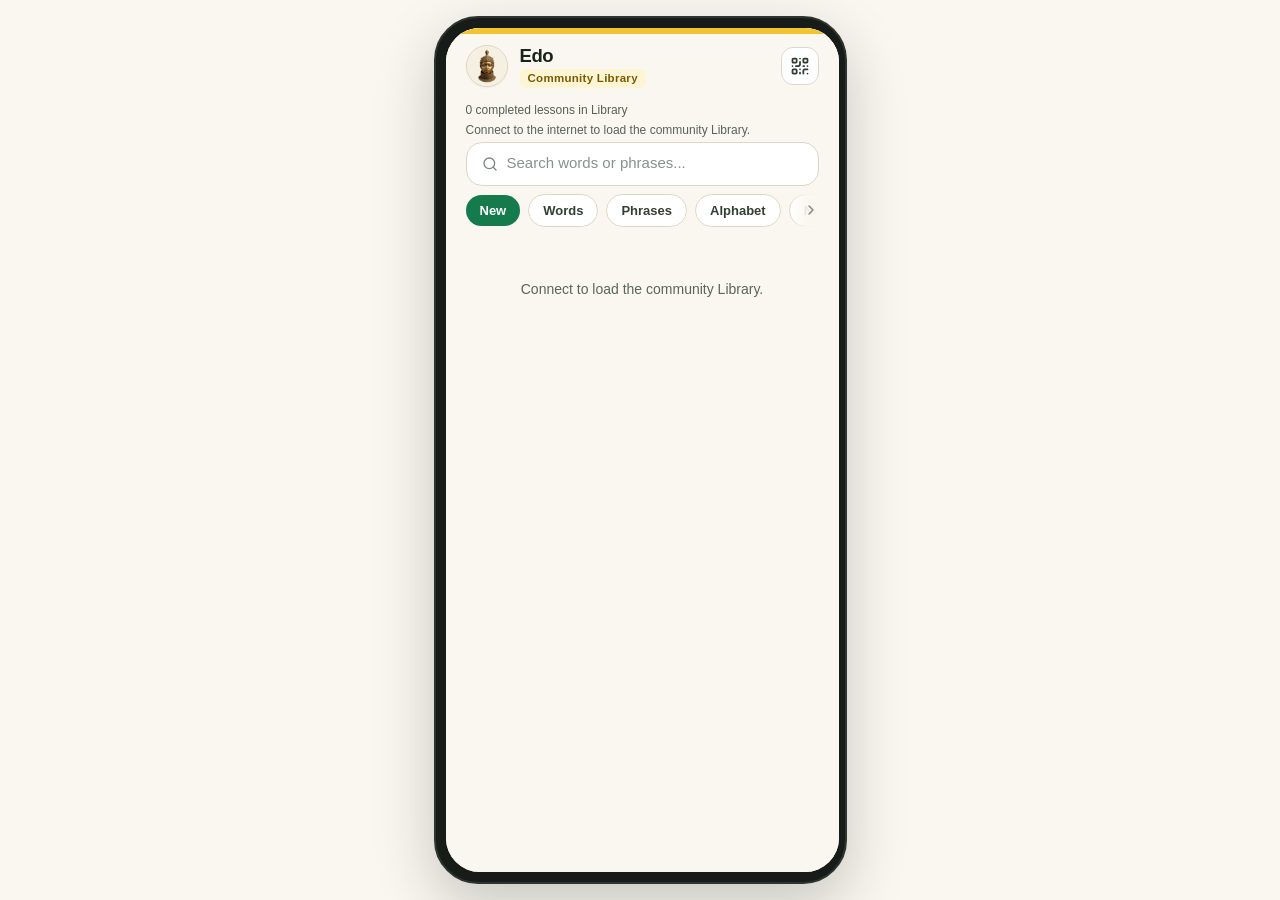
==== commit 69ebdd92: "deploy: iStoria-Ai/CommunityTeachers@64584e76806b52e55335f67e8fbe6837c75ed672" ====
--- a/library/index.html
+++ b/library/index.html
@@ -9,9 +9,9 @@
     <link rel="icon" type="image/jpeg" href="/assets/edo-bronze-icon.jpg" />
     <link rel="apple-touch-icon" href="/assets/edo-bronze-icon.jpg" />
     <title>Edo — Community Library</title>
-    <script type="module" crossorigin src="/assets/library-C7MICQY9.js"></script>
-    <link rel="modulepreload" crossorigin href="/assets/index-BXqpALLP.js">
-    <link rel="stylesheet" crossorigin href="/assets/index-SWnWZ9Dm.css">
+    <script type="module" crossorigin src="/assets/library-D6CSSKIo.js"></script>
+    <link rel="modulepreload" crossorigin href="/assets/index-t5fW1nmq.js">
+    <link rel="stylesheet" crossorigin href="/assets/index-DQRBhNyD.css">
   </head>
   <body class="bg-[#FAF7F0] text-[#1C241E] antialiased selection:bg-[#157A4C] selection:text-white">
     <div id="root"></div>
--- a/assets/index-DQRBhNyD.css
+++ b/assets/index-DQRBhNyD.css
@@ -0,0 +1 @@
+*,:before,:after{--tw-border-spacing-x: 0;--tw-border-spacing-y: 0;--tw-translate-x: 0;--tw-translate-y: 0;--tw-rotate: 0;--tw-skew-x: 0;--tw-skew-y: 0;--tw-scale-x: 1;--tw-scale-y: 1;--tw-pan-x: ;--tw-pan-y: ;--tw-pinch-zoom: ;--tw-scroll-snap-strictness: proximity;--tw-gradient-from-position: ;--tw-gradient-via-position: ;--tw-gradient-to-position: ;--tw-ordinal: ;--tw-slashed-zero: ;--tw-numeric-figure: ;--tw-numeric-spacing: ;--tw-numeric-fraction: ;--tw-ring-inset: ;--tw-ring-offset-width: 0px;--tw-ring-offset-color: #fff;--tw-ring-color: rgb(59 130 246 / .5);--tw-ring-offset-shadow: 0 0 #0000;--tw-ring-shadow: 0 0 #0000;--tw-shadow: 0 0 #0000;--tw-shadow-colored: 0 0 #0000;--tw-blur: ;--tw-brightness: ;--tw-contrast: ;--tw-grayscale: ;--tw-hue-rotate: ;--tw-invert: ;--tw-saturate: ;--tw-sepia: ;--tw-drop-shadow: ;--tw-backdrop-blur: ;--tw-backdrop-brightness: ;--tw-backdrop-contrast: ;--tw-backdrop-grayscale: ;--tw-backdrop-hue-rotate: ;--tw-backdrop-invert: ;--tw-backdrop-opacity: ;--tw-backdrop-saturate: ;--tw-backdrop-sepia: ;--tw-contain-size: ;--tw-contain-layout: ;--tw-contain-paint: ;--tw-contain-style: }::backdrop{--tw-border-spacing-x: 0;--tw-border-spacing-y: 0;--tw-translate-x: 0;--tw-translate-y: 0;--tw-rotate: 0;--tw-skew-x: 0;--tw-skew-y: 0;--tw-scale-x: 1;--tw-scale-y: 1;--tw-pan-x: ;--tw-pan-y: ;--tw-pinch-zoom: ;--tw-scroll-snap-strictness: proximity;--tw-gradient-from-position: ;--tw-gradient-via-position: ;--tw-gradient-to-position: ;--tw-ordinal: ;--tw-slashed-zero: ;--tw-numeric-figure: ;--tw-numeric-spacing: ;--tw-numeric-fraction: ;--tw-ring-inset: ;--tw-ring-offset-width: 0px;--tw-ring-offset-color: #fff;--tw-ring-color: rgb(59 130 246 / .5);--tw-ring-offset-shadow: 0 0 #0000;--tw-ring-shadow: 0 0 #0000;--tw-shadow: 0 0 #0000;--tw-shadow-colored: 0 0 #0000;--tw-blur: ;--tw-brightness: ;--tw-contrast: ;--tw-grayscale: ;--tw-hue-rotate: ;--tw-invert: ;--tw-saturate: ;--tw-sepia: ;--tw-drop-shadow: ;--tw-backdrop-blur: ;--tw-backdrop-brightness: ;--tw-backdrop-contrast: ;--tw-backdrop-grayscale: ;--tw-backdrop-hue-rotate: ;--tw-backdrop-invert: ;--tw-backdrop-opacity: ;--tw-backdrop-saturate: ;--tw-backdrop-sepia: ;--tw-contain-size: ;--tw-contain-layout: ;--tw-contain-paint: ;--tw-contain-style: }*,:before,:after{box-sizing:border-box;border-width:0;border-style:solid;border-color:#e5e7eb}:before,:after{--tw-content: ""}html,:host{line-height:1.5;-webkit-text-size-adjust:100%;-moz-tab-size:4;-o-tab-size:4;tab-size:4;font-family:Inter,-apple-system,BlinkMacSystemFont,Segoe UI,Roboto,sans-serif;font-feature-settings:normal;font-variation-settings:normal;-webkit-tap-highlight-color:transparent}body{margin:0;line-height:inherit}hr{height:0;color:inherit;border-top-width:1px}abbr:where([title]){-webkit-text-decoration:underline dotted;text-decoration:underline dotted}h1,h2,h3,h4,h5,h6{font-size:inherit;font-weight:inherit}a{color:inherit;text-decoration:inherit}b,strong{font-weight:bolder}code,kbd,samp,pre{font-family:ui-monospace,SFMono-Regular,Menlo,Monaco,Consolas,Liberation Mono,Courier New,monospace;font-feature-settings:normal;font-variation-settings:normal;font-size:1em}small{font-size:80%}sub,sup{font-size:75%;line-height:0;position:relative;vertical-align:baseline}sub{bottom:-.25em}sup{top:-.5em}table{text-indent:0;border-color:inherit;border-collapse:collapse}button,input,optgroup,select,textarea{font-family:inherit;font-feature-settings:inherit;font-variation-settings:inherit;font-size:100%;font-weight:inherit;line-height:inherit;letter-spacing:inherit;color:inherit;margin:0;padding:0}button,select{text-transform:none}button,input:where([type=button]),input:where([type=reset]),input:where([type=submit]){-webkit-appearance:button;background-color:transparent;background-image:none}:-moz-focusring{outline:auto}:-moz-ui-invalid{box-shadow:none}progress{vertical-align:baseline}::-webkit-inner-spin-button,::-webkit-outer-spin-button{height:auto}[type=search]{-webkit-appearance:textfield;outline-offset:-2px}::-webkit-search-decoration{-webkit-appearance:none}::-webkit-file-upload-button{-webkit-appearance:button;font:inherit}summary{display:list-item}blockquote,dl,dd,h1,h2,h3,h4,h5,h6,hr,figure,p,pre{margin:0}fieldset{margin:0;padding:0}legend{padding:0}ol,ul,menu{list-style:none;margin:0;padding:0}dialog{padding:0}textarea{resize:vertical}input::-moz-placeholder,textarea::-moz-placeholder{opacity:1;color:#9ca3af}input::placeholder,textarea::placeholder{opacity:1;color:#9ca3af}button,[role=button]{cursor:pointer}:disabled{cursor:default}img,svg,video,canvas,audio,iframe,embed,object{display:block;vertical-align:middle}img,video{max-width:100%;height:auto}[hidden]:where(:not([hidden=until-found])){display:none}.container{width:100%}@media (min-width: 640px){.container{max-width:640px}}@media (min-width: 768px){.container{max-width:768px}}@media (min-width: 1024px){.container{max-width:1024px}}@media (min-width: 1280px){.container{max-width:1280px}}@media (min-width: 1536px){.container{max-width:1536px}}.edo-screen{display:flex;width:100%;flex:1 1 0%;-webkit-user-select:none;-moz-user-select:none;user-select:none;flex-direction:column;overflow-x:hidden;--tw-bg-opacity: 1;background-color:rgb(250 247 240 / var(--tw-bg-opacity, 1));--tw-text-opacity: 1;color:rgb(28 36 30 / var(--tw-text-opacity, 1))}.edo-screen-scroll{display:flex;width:100%;flex:1 1 0%;flex-direction:column;justify-content:space-between;overflow-y:auto;overflow-x:hidden;padding-left:1.25rem;padding-right:1.25rem;padding-bottom:1.25rem}.edo-primary-btn{display:flex;min-height:56px;width:100%;align-items:center;justify-content:center;gap:.625rem;border-radius:1rem;padding:.875rem 1.5rem;font-size:17.5px;font-weight:700;line-height:1.375;--tw-shadow: 0 4px 6px -1px rgb(0 0 0 / .1), 0 2px 4px -2px rgb(0 0 0 / .1);--tw-shadow-colored: 0 4px 6px -1px var(--tw-shadow-color), 0 2px 4px -2px var(--tw-shadow-color);box-shadow:var(--tw-ring-offset-shadow, 0 0 #0000),var(--tw-ring-shadow, 0 0 #0000),var(--tw-shadow);transition-property:all;transition-timing-function:cubic-bezier(.4,0,.2,1);transition-duration:.15s}.edo-primary-btn:active{--tw-scale-x: .99;--tw-scale-y: .99;transform:translate(var(--tw-translate-x),var(--tw-translate-y)) rotate(var(--tw-rotate)) skew(var(--tw-skew-x)) skewY(var(--tw-skew-y)) scaleX(var(--tw-scale-x)) scaleY(var(--tw-scale-y))}.edo-secondary-btn{display:flex;min-height:52px;width:100%;align-items:center;justify-content:center;gap:.5rem;border-radius:1rem;border-width:1px;--tw-border-opacity: 1;border-color:rgb(221 213 196 / var(--tw-border-opacity, 1));--tw-bg-opacity: 1;background-color:rgb(255 255 255 / var(--tw-bg-opacity, 1));padding:.75rem 1.25rem;font-size:16px;font-weight:700;line-height:1.375;--tw-text-opacity: 1;color:rgb(38 49 41 / var(--tw-text-opacity, 1));--tw-shadow: 0 1px 2px 0 rgb(0 0 0 / .05);--tw-shadow-colored: 0 1px 2px 0 var(--tw-shadow-color);box-shadow:var(--tw-ring-offset-shadow, 0 0 #0000),var(--tw-ring-shadow, 0 0 #0000),var(--tw-shadow);transition-property:all;transition-timing-function:cubic-bezier(.4,0,.2,1);transition-duration:.15s}.edo-secondary-btn:hover{--tw-bg-opacity: 1;background-color:rgb(245 241 230 / var(--tw-bg-opacity, 1))}.edo-secondary-btn:active{--tw-scale-x: .99;--tw-scale-y: .99;transform:translate(var(--tw-translate-x),var(--tw-translate-y)) rotate(var(--tw-rotate)) skew(var(--tw-skew-x)) skewY(var(--tw-skew-y)) scaleX(var(--tw-scale-x)) scaleY(var(--tw-scale-y))}.edo-input{min-height:54px;width:100%;border-radius:1rem;border-width:1px;--tw-border-opacity: 1;border-color:rgb(212 204 184 / var(--tw-border-opacity, 1));--tw-bg-opacity: 1;background-color:rgb(255 255 255 / var(--tw-bg-opacity, 1));padding:.875rem 1rem;font-size:16.5px;--tw-text-opacity: 1;color:rgb(28 36 30 / var(--tw-text-opacity, 1))}.edo-input::-moz-placeholder{--tw-placeholder-opacity: 1;color:rgb(133 142 135 / var(--tw-placeholder-opacity, 1))}.edo-input::placeholder{--tw-placeholder-opacity: 1;color:rgb(133 142 135 / var(--tw-placeholder-opacity, 1))}.edo-input{--tw-shadow: inset 0 2px 4px 0 rgb(0 0 0 / .05);--tw-shadow-colored: inset 0 2px 4px 0 var(--tw-shadow-color);box-shadow:var(--tw-ring-offset-shadow, 0 0 #0000),var(--tw-ring-shadow, 0 0 #0000),var(--tw-shadow);transition-property:color,background-color,border-color,text-decoration-color,fill,stroke,opacity,box-shadow,transform,filter,backdrop-filter;transition-timing-function:cubic-bezier(.4,0,.2,1);transition-duration:.15s}.edo-input:focus{outline:2px solid transparent;outline-offset:2px}.sr-only{position:absolute;width:1px;height:1px;padding:0;margin:-1px;overflow:hidden;clip:rect(0,0,0,0);white-space:nowrap;border-width:0}.pointer-events-none{pointer-events:none}.visible{visibility:visible}.static{position:static}.fixed{position:fixed}.absolute{position:absolute}.relative{position:relative}.sticky{position:sticky}.inset-0{top:0;right:0;bottom:0;left:0}.inset-x-0{left:0;right:0}.-left-2{left:-.5rem}.-right-2{right:-.5rem}.-top-1{top:-.25rem}.bottom-0{bottom:0}.bottom-1{bottom:.25rem}.left-4{left:1rem}.left-\[9px\]{left:9px}.right-0{right:0}.right-1{right:.25rem}.right-2\.5{right:.625rem}.right-3{right:.75rem}.right-3\.5{right:.875rem}.top-0{top:0}.top-2{top:.5rem}.top-2\.5{top:.625rem}.top-3\.5{top:.875rem}.top-5{top:1.25rem}.z-10{z-index:10}.z-20{z-index:20}.z-30{z-index:30}.z-50{z-index:50}.mx-5{margin-left:1.25rem;margin-right:1.25rem}.mx-auto{margin-left:auto;margin-right:auto}.my-0\.5{margin-top:.125rem;margin-bottom:.125rem}.my-1{margin-top:.25rem;margin-bottom:.25rem}.my-2{margin-top:.5rem;margin-bottom:.5rem}.my-auto{margin-top:auto;margin-bottom:auto}.mb-1{margin-bottom:.25rem}.mb-1\.5{margin-bottom:.375rem}.mb-2{margin-bottom:.5rem}.mb-2\.5{margin-bottom:.625rem}.mb-3{margin-bottom:.75rem}.mb-4{margin-bottom:1rem}.mb-6{margin-bottom:1.5rem}.ml-0\.5{margin-left:.125rem}.ml-2{margin-left:.5rem}.mt-0\.5{margin-top:.125rem}.mt-1{margin-top:.25rem}.mt-1\.5{margin-top:.375rem}.mt-2{margin-top:.5rem}.mt-2\.5{margin-top:.625rem}.mt-3{margin-top:.75rem}.mt-3\.5{margin-top:.875rem}.mt-4{margin-top:1rem}.mt-5{margin-top:1.25rem}.block{display:block}.inline-block{display:inline-block}.flex{display:flex}.inline-flex{display:inline-flex}.table{display:table}.grid{display:grid}.contents{display:contents}.hidden{display:none}.h-1\.5{height:.375rem}.h-10{height:2.5rem}.h-11{height:2.75rem}.h-12{height:3rem}.h-14{height:3.5rem}.h-16{height:4rem}.h-2{height:.5rem}.h-2\.5{height:.625rem}.h-24{height:6rem}.h-28{height:7rem}.h-3{height:.75rem}.h-3\.5{height:.875rem}.h-32{height:8rem}.h-4{height:1rem}.h-5{height:1.25rem}.h-6{height:1.5rem}.h-7{height:1.75rem}.h-8{height:2rem}.h-9{height:2.25rem}.h-\[100dvh\]{height:100dvh}.h-\[195px\]{height:195px}.h-\[38px\]{height:38px}.h-\[42px\]{height:42px}.h-\[52px\]{height:52px}.h-\[78px\]{height:78px}.h-\[80px\]{height:80px}.h-\[88px\]{height:88px}.h-\[96px\]{height:96px}.h-full{height:100%}.max-h-\[40dvh\]{max-height:40dvh}.max-h-\[470px\]{max-height:470px}.max-h-\[80px\]{max-height:80px}.max-h-\[92vh\]{max-height:92vh}.max-h-full{max-height:100%}.min-h-0{min-height:0px}.min-h-\[100dvh\]{min-height:100dvh}.min-h-\[140px\]{min-height:140px}.min-h-\[265px\]{min-height:265px}.min-h-\[320px\]{min-height:320px}.min-h-\[42px\]{min-height:42px}.min-h-\[44px\]{min-height:44px}.min-h-\[46px\]{min-height:46px}.min-h-\[48px\]{min-height:48px}.min-h-\[50px\]{min-height:50px}.min-h-\[56px\]{min-height:56px}.min-h-\[60px\]{min-height:60px}.min-h-\[62px\]{min-height:62px}.w-1{width:.25rem}.w-1\.5{width:.375rem}.w-10{width:2.5rem}.w-11{width:2.75rem}.w-12{width:3rem}.w-14{width:3.5rem}.w-16{width:4rem}.w-2{width:.5rem}.w-24{width:6rem}.w-3{width:.75rem}.w-3\.5{width:.875rem}.w-32{width:8rem}.w-4{width:1rem}.w-5{width:1.25rem}.w-6{width:1.5rem}.w-7{width:1.75rem}.w-8{width:2rem}.w-9{width:2.25rem}.w-\[110px\]{width:110px}.w-\[195px\]{width:195px}.w-\[2px\]{width:2px}.w-\[38px\]{width:38px}.w-\[42px\]{width:42px}.w-\[52px\]{width:52px}.w-\[78px\]{width:78px}.w-\[88px\]{width:88px}.w-\[96px\]{width:96px}.w-full{width:100%}.w-px{width:1px}.min-w-0{min-width:0px}.min-w-\[64px\]{min-width:64px}.max-w-\[142px\]{max-width:142px}.max-w-\[1540px\]{max-width:1540px}.max-w-\[1680px\]{max-width:1680px}.max-w-\[260px\]{max-width:260px}.max-w-\[280px\]{max-width:280px}.max-w-\[300px\]{max-width:300px}.max-w-\[325px\]{max-width:325px}.max-w-\[390px\]{max-width:390px}.max-w-full{max-width:100%}.max-w-lg{max-width:32rem}.max-w-sm{max-width:24rem}.max-w-xs{max-width:20rem}.flex-1{flex:1 1 0%}.flex-\[1\.18\]{flex:1.18}.shrink-0{flex-shrink:0}.scale-105{--tw-scale-x: 1.05;--tw-scale-y: 1.05;transform:translate(var(--tw-translate-x),var(--tw-translate-y)) rotate(var(--tw-rotate)) skew(var(--tw-skew-x)) skewY(var(--tw-skew-y)) scaleX(var(--tw-scale-x)) scaleY(var(--tw-scale-y))}.scale-110{--tw-scale-x: 1.1;--tw-scale-y: 1.1;transform:translate(var(--tw-translate-x),var(--tw-translate-y)) rotate(var(--tw-rotate)) skew(var(--tw-skew-x)) skewY(var(--tw-skew-y)) scaleX(var(--tw-scale-x)) scaleY(var(--tw-scale-y))}@keyframes ping{75%,to{transform:scale(2);opacity:0}}.animate-ping{animation:ping 1s cubic-bezier(0,0,.2,1) infinite}@keyframes pulse{50%{opacity:.5}}.animate-pulse{animation:pulse 2s cubic-bezier(.4,0,.6,1) infinite}@keyframes spin{to{transform:rotate(360deg)}}.animate-spin{animation:spin 1s linear infinite}.cursor-not-allowed{cursor:not-allowed}.cursor-pointer{cursor:pointer}.select-none{-webkit-user-select:none;-moz-user-select:none;user-select:none}.select-text{-webkit-user-select:text;-moz-user-select:text;user-select:text}.resize{resize:both}.list-inside{list-style-position:inside}.list-decimal{list-style-type:decimal}.grid-cols-2{grid-template-columns:repeat(2,minmax(0,1fr))}.grid-cols-3{grid-template-columns:repeat(3,minmax(0,1fr))}.grid-rows-2{grid-template-rows:repeat(2,minmax(0,1fr))}.flex-col{flex-direction:column}.flex-wrap{flex-wrap:wrap}.items-start{align-items:flex-start}.items-end{align-items:flex-end}.items-center{align-items:center}.justify-end{justify-content:flex-end}.justify-center{justify-content:center}.justify-between{justify-content:space-between}.justify-around{justify-content:space-around}.gap-1{gap:.25rem}.gap-1\.5{gap:.375rem}.gap-2{gap:.5rem}.gap-2\.5{gap:.625rem}.gap-3{gap:.75rem}.gap-3\.5{gap:.875rem}.gap-4{gap:1rem}.gap-5{gap:1.25rem}.gap-\[3px\]{gap:3px}.space-y-1>:not([hidden])~:not([hidden]){--tw-space-y-reverse: 0;margin-top:calc(.25rem * calc(1 - var(--tw-space-y-reverse)));margin-bottom:calc(.25rem * var(--tw-space-y-reverse))}.space-y-1\.5>:not([hidden])~:not([hidden]){--tw-space-y-reverse: 0;margin-top:calc(.375rem * calc(1 - var(--tw-space-y-reverse)));margin-bottom:calc(.375rem * var(--tw-space-y-reverse))}.space-y-2>:not([hidden])~:not([hidden]){--tw-space-y-reverse: 0;margin-top:calc(.5rem * calc(1 - var(--tw-space-y-reverse)));margin-bottom:calc(.5rem * var(--tw-space-y-reverse))}.space-y-2\.5>:not([hidden])~:not([hidden]){--tw-space-y-reverse: 0;margin-top:calc(.625rem * calc(1 - var(--tw-space-y-reverse)));margin-bottom:calc(.625rem * var(--tw-space-y-reverse))}.space-y-3>:not([hidden])~:not([hidden]){--tw-space-y-reverse: 0;margin-top:calc(.75rem * calc(1 - var(--tw-space-y-reverse)));margin-bottom:calc(.75rem * var(--tw-space-y-reverse))}.space-y-4>:not([hidden])~:not([hidden]){--tw-space-y-reverse: 0;margin-top:calc(1rem * calc(1 - var(--tw-space-y-reverse)));margin-bottom:calc(1rem * var(--tw-space-y-reverse))}.space-y-8>:not([hidden])~:not([hidden]){--tw-space-y-reverse: 0;margin-top:calc(2rem * calc(1 - var(--tw-space-y-reverse)));margin-bottom:calc(2rem * var(--tw-space-y-reverse))}.self-start{align-self:flex-start}.overflow-hidden{overflow:hidden}.overflow-x-auto{overflow-x:auto}.overflow-y-auto{overflow-y:auto}.truncate{overflow:hidden;text-overflow:ellipsis;white-space:nowrap}.whitespace-normal{white-space:normal}.break-words{overflow-wrap:break-word}.break-all{word-break:break-all}.rounded{border-radius:.25rem}.rounded-2xl{border-radius:1rem}.rounded-3xl{border-radius:1.5rem}.rounded-\[34px\]{border-radius:34px}.rounded-\[44px\]{border-radius:44px}.rounded-full{border-radius:9999px}.rounded-lg{border-radius:.5rem}.rounded-md{border-radius:.375rem}.rounded-sm{border-radius:.125rem}.rounded-xl{border-radius:.75rem}.border{border-width:1px}.border-2{border-width:2px}.border-4{border-width:4px}.border-\[2px\]{border-width:2px}.border-b{border-bottom-width:1px}.border-t{border-top-width:1px}.border-\[\#157A4C\]{--tw-border-opacity: 1;border-color:rgb(21 122 76 / var(--tw-border-opacity, 1))}.border-\[\#18241B\]{--tw-border-opacity: 1;border-color:rgb(24 36 27 / var(--tw-border-opacity, 1))}.border-\[\#238B52\]{--tw-border-opacity: 1;border-color:rgb(35 139 82 / var(--tw-border-opacity, 1))}.border-\[\#2E3430\]{--tw-border-opacity: 1;border-color:rgb(46 52 48 / var(--tw-border-opacity, 1))}.border-\[\#6E4BC3\]\/50{border-color:#6e4bc380}.border-\[\#934919\]{--tw-border-opacity: 1;border-color:rgb(147 73 25 / var(--tw-border-opacity, 1))}.border-\[\#A7D7BC\]{--tw-border-opacity: 1;border-color:rgb(167 215 188 / var(--tw-border-opacity, 1))}.border-\[\#B9B2A2\]{--tw-border-opacity: 1;border-color:rgb(185 178 162 / var(--tw-border-opacity, 1))}.border-\[\#B9DFCA\]{--tw-border-opacity: 1;border-color:rgb(185 223 202 / var(--tw-border-opacity, 1))}.border-\[\#BBD4FA\]{--tw-border-opacity: 1;border-color:rgb(187 212 250 / var(--tw-border-opacity, 1))}.border-\[\#BDE3CF\]{--tw-border-opacity: 1;border-color:rgb(189 227 207 / var(--tw-border-opacity, 1))}.border-\[\#BDE5C8\]{--tw-border-opacity: 1;border-color:rgb(189 229 200 / var(--tw-border-opacity, 1))}.border-\[\#BEE2CE\]{--tw-border-opacity: 1;border-color:rgb(190 226 206 / var(--tw-border-opacity, 1))}.border-\[\#BFD6FA\]{--tw-border-opacity: 1;border-color:rgb(191 214 250 / var(--tw-border-opacity, 1))}.border-\[\#C2E2D0\]{--tw-border-opacity: 1;border-color:rgb(194 226 208 / var(--tw-border-opacity, 1))}.border-\[\#C2E4D2\]{--tw-border-opacity: 1;border-color:rgb(194 228 210 / var(--tw-border-opacity, 1))}.border-\[\#C3D9FA\]{--tw-border-opacity: 1;border-color:rgb(195 217 250 / var(--tw-border-opacity, 1))}.border-\[\#C6E2D1\]{--tw-border-opacity: 1;border-color:rgb(198 226 209 / var(--tw-border-opacity, 1))}.border-\[\#CBB8EE\]{--tw-border-opacity: 1;border-color:rgb(203 184 238 / var(--tw-border-opacity, 1))}.border-\[\#D0D9E7\]{--tw-border-opacity: 1;border-color:rgb(208 217 231 / var(--tw-border-opacity, 1))}.border-\[\#D3E3FC\]{--tw-border-opacity: 1;border-color:rgb(211 227 252 / var(--tw-border-opacity, 1))}.border-\[\#D5C5F3\]{--tw-border-opacity: 1;border-color:rgb(213 197 243 / var(--tw-border-opacity, 1))}.border-\[\#D5CCB8\]{--tw-border-opacity: 1;border-color:rgb(213 204 184 / var(--tw-border-opacity, 1))}.border-\[\#D5CFC0\]{--tw-border-opacity: 1;border-color:rgb(213 207 192 / var(--tw-border-opacity, 1))}.border-\[\#D7C8F3\]{--tw-border-opacity: 1;border-color:rgb(215 200 243 / var(--tw-border-opacity, 1))}.border-\[\#D7EFE2\]{--tw-border-opacity: 1;border-color:rgb(215 239 226 / var(--tw-border-opacity, 1))}.border-\[\#D8CFC0\]{--tw-border-opacity: 1;border-color:rgb(216 207 192 / var(--tw-border-opacity, 1))}.border-\[\#DDD5C4\]{--tw-border-opacity: 1;border-color:rgb(221 213 196 / var(--tw-border-opacity, 1))}.border-\[\#DED5C3\]{--tw-border-opacity: 1;border-color:rgb(222 213 195 / var(--tw-border-opacity, 1))}.border-\[\#DED6C4\]{--tw-border-opacity: 1;border-color:rgb(222 214 196 / var(--tw-border-opacity, 1))}.border-\[\#DFBF7F\]\/50{border-color:#dfbf7f80}.border-\[\#DFD5C0\]{--tw-border-opacity: 1;border-color:rgb(223 213 192 / var(--tw-border-opacity, 1))}.border-\[\#DFD6C2\]{--tw-border-opacity: 1;border-color:rgb(223 214 194 / var(--tw-border-opacity, 1))}.border-\[\#DFD6C4\]{--tw-border-opacity: 1;border-color:rgb(223 214 196 / var(--tw-border-opacity, 1))}.border-\[\#DFD7C5\]{--tw-border-opacity: 1;border-color:rgb(223 215 197 / var(--tw-border-opacity, 1))}.border-\[\#DFD8F2\]{--tw-border-opacity: 1;border-color:rgb(223 216 242 / var(--tw-border-opacity, 1))}.border-\[\#E0D8C6\]{--tw-border-opacity: 1;border-color:rgb(224 216 198 / var(--tw-border-opacity, 1))}.border-\[\#E2D2C0\]{--tw-border-opacity: 1;border-color:rgb(226 210 192 / var(--tw-border-opacity, 1))}.border-\[\#E2D8C6\]{--tw-border-opacity: 1;border-color:rgb(226 216 198 / var(--tw-border-opacity, 1))}.border-\[\#E2DAC7\]{--tw-border-opacity: 1;border-color:rgb(226 218 199 / var(--tw-border-opacity, 1))}.border-\[\#E4DCCB\]{--tw-border-opacity: 1;border-color:rgb(228 220 203 / var(--tw-border-opacity, 1))}.border-\[\#E5DEC9\]{--tw-border-opacity: 1;border-color:rgb(229 222 201 / var(--tw-border-opacity, 1))}.border-\[\#E5E7EB\]{--tw-border-opacity: 1;border-color:rgb(229 231 235 / var(--tw-border-opacity, 1))}.border-\[\#E6DFCF\]{--tw-border-opacity: 1;border-color:rgb(230 223 207 / var(--tw-border-opacity, 1))}.border-\[\#F3C5BE\]{--tw-border-opacity: 1;border-color:rgb(243 197 190 / var(--tw-border-opacity, 1))}.border-\[\#F8D7D3\]{--tw-border-opacity: 1;border-color:rgb(248 215 211 / var(--tw-border-opacity, 1))}.border-\[\#FCA5A5\]{--tw-border-opacity: 1;border-color:rgb(252 165 165 / var(--tw-border-opacity, 1))}.border-\[\#FCD34D\]{--tw-border-opacity: 1;border-color:rgb(252 211 77 / var(--tw-border-opacity, 1))}.bg-\[\#0B6638\]{--tw-bg-opacity: 1;background-color:rgb(11 102 56 / var(--tw-bg-opacity, 1))}.bg-\[\#135E35\]{--tw-bg-opacity: 1;background-color:rgb(19 94 53 / var(--tw-bg-opacity, 1))}.bg-\[\#157A4C\]{--tw-bg-opacity: 1;background-color:rgb(21 122 76 / var(--tw-bg-opacity, 1))}.bg-\[\#157A4C\]\/25{background-color:#157a4c40}.bg-\[\#16A34A\]{--tw-bg-opacity: 1;background-color:rgb(22 163 74 / var(--tw-bg-opacity, 1))}.bg-\[\#181C19\]{--tw-bg-opacity: 1;background-color:rgb(24 28 25 / var(--tw-bg-opacity, 1))}.bg-\[\#187542\]{--tw-bg-opacity: 1;background-color:rgb(24 117 66 / var(--tw-bg-opacity, 1))}.bg-\[\#1B241E\]{--tw-bg-opacity: 1;background-color:rgb(27 36 30 / var(--tw-bg-opacity, 1))}.bg-\[\#1D6CE0\]{--tw-bg-opacity: 1;background-color:rgb(29 108 224 / var(--tw-bg-opacity, 1))}.bg-\[\#1F8A58\]{--tw-bg-opacity: 1;background-color:rgb(31 138 88 / var(--tw-bg-opacity, 1))}.bg-\[\#223458\]{--tw-bg-opacity: 1;background-color:rgb(34 52 88 / var(--tw-bg-opacity, 1))}.bg-\[\#2563EB\]{--tw-bg-opacity: 1;background-color:rgb(37 99 235 / var(--tw-bg-opacity, 1))}.bg-\[\#259662\]\/75{background-color:#259662bf}.bg-\[\#3A453D\]{--tw-bg-opacity: 1;background-color:rgb(58 69 61 / var(--tw-bg-opacity, 1))}.bg-\[\#3B82F6\]\/50{background-color:#3b82f680}.bg-\[\#3B82F6\]\/80{background-color:#3b82f6cc}.bg-\[\#5D2C0C\]{--tw-bg-opacity: 1;background-color:rgb(93 44 12 / var(--tw-bg-opacity, 1))}.bg-\[\#6E4BC3\]{--tw-bg-opacity: 1;background-color:rgb(110 75 195 / var(--tw-bg-opacity, 1))}.bg-\[\#6E4BC3\]\/15{background-color:#6e4bc326}.bg-\[\#7A3E12\]{--tw-bg-opacity: 1;background-color:rgb(122 62 18 / var(--tw-bg-opacity, 1))}.bg-\[\#7B3C13\]{--tw-bg-opacity: 1;background-color:rgb(123 60 19 / var(--tw-bg-opacity, 1))}.bg-\[\#94A3B8\]{--tw-bg-opacity: 1;background-color:rgb(148 163 184 / var(--tw-bg-opacity, 1))}.bg-\[\#B9B2A2\]{--tw-bg-opacity: 1;background-color:rgb(185 178 162 / var(--tw-bg-opacity, 1))}.bg-\[\#C93B2B\]{--tw-bg-opacity: 1;background-color:rgb(201 59 43 / var(--tw-bg-opacity, 1))}.bg-\[\#D5CFC0\]{--tw-bg-opacity: 1;background-color:rgb(213 207 192 / var(--tw-bg-opacity, 1))}.bg-\[\#D97706\]{--tw-bg-opacity: 1;background-color:rgb(217 119 6 / var(--tw-bg-opacity, 1))}.bg-\[\#DC2626\]{--tw-bg-opacity: 1;background-color:rgb(220 38 38 / var(--tw-bg-opacity, 1))}.bg-\[\#E0D8C6\]{--tw-bg-opacity: 1;background-color:rgb(224 216 198 / var(--tw-bg-opacity, 1))}.bg-\[\#E4E9F2\]{--tw-bg-opacity: 1;background-color:rgb(228 233 242 / var(--tw-bg-opacity, 1))}.bg-\[\#E4E9F2\]\/95{background-color:#e4e9f2f2}.bg-\[\#E5F4EC\]{--tw-bg-opacity: 1;background-color:rgb(229 244 236 / var(--tw-bg-opacity, 1))}.bg-\[\#E6ECF7\]{--tw-bg-opacity: 1;background-color:rgb(230 236 247 / var(--tw-bg-opacity, 1))}.bg-\[\#E6EFFC\]{--tw-bg-opacity: 1;background-color:rgb(230 239 252 / var(--tw-bg-opacity, 1))}.bg-\[\#E6F4ED\]{--tw-bg-opacity: 1;background-color:rgb(230 244 237 / var(--tw-bg-opacity, 1))}.bg-\[\#E8F1FD\]{--tw-bg-opacity: 1;background-color:rgb(232 241 253 / var(--tw-bg-opacity, 1))}.bg-\[\#E8F3EC\]{--tw-bg-opacity: 1;background-color:rgb(232 243 236 / var(--tw-bg-opacity, 1))}.bg-\[\#E8F5E9\]{--tw-bg-opacity: 1;background-color:rgb(232 245 233 / var(--tw-bg-opacity, 1))}.bg-\[\#EAB308\]{--tw-bg-opacity: 1;background-color:rgb(234 179 8 / var(--tw-bg-opacity, 1))}.bg-\[\#EAE2D0\]{--tw-bg-opacity: 1;background-color:rgb(234 226 208 / var(--tw-bg-opacity, 1))}.bg-\[\#EBF7EE\]{--tw-bg-opacity: 1;background-color:rgb(235 247 238 / var(--tw-bg-opacity, 1))}.bg-\[\#EDE5D4\]{--tw-bg-opacity: 1;background-color:rgb(237 229 212 / var(--tw-bg-opacity, 1))}.bg-\[\#EFE8D8\]{--tw-bg-opacity: 1;background-color:rgb(239 232 216 / var(--tw-bg-opacity, 1))}.bg-\[\#EFE9DA\]{--tw-bg-opacity: 1;background-color:rgb(239 233 218 / var(--tw-bg-opacity, 1))}.bg-\[\#EFEAD8\]{--tw-bg-opacity: 1;background-color:rgb(239 234 216 / var(--tw-bg-opacity, 1))}.bg-\[\#F1ECFA\]{--tw-bg-opacity: 1;background-color:rgb(241 236 250 / var(--tw-bg-opacity, 1))}.bg-\[\#F2E8DC\]{--tw-bg-opacity: 1;background-color:rgb(242 232 220 / var(--tw-bg-opacity, 1))}.bg-\[\#F2ECE0\]{--tw-bg-opacity: 1;background-color:rgb(242 236 224 / var(--tw-bg-opacity, 1))}.bg-\[\#F2EFFA\]{--tw-bg-opacity: 1;background-color:rgb(242 239 250 / var(--tw-bg-opacity, 1))}.bg-\[\#F3DFB1\]{--tw-bg-opacity: 1;background-color:rgb(243 223 177 / var(--tw-bg-opacity, 1))}.bg-\[\#F3EDE0\]{--tw-bg-opacity: 1;background-color:rgb(243 237 224 / var(--tw-bg-opacity, 1))}.bg-\[\#F4C330\]{--tw-bg-opacity: 1;background-color:rgb(244 195 48 / var(--tw-bg-opacity, 1))}.bg-\[\#F4EFE2\]{--tw-bg-opacity: 1;background-color:rgb(244 239 226 / var(--tw-bg-opacity, 1))}.bg-\[\#F4EFE6\]{--tw-bg-opacity: 1;background-color:rgb(244 239 230 / var(--tw-bg-opacity, 1))}.bg-\[\#F9FAFB\]{--tw-bg-opacity: 1;background-color:rgb(249 250 251 / var(--tw-bg-opacity, 1))}.bg-\[\#FAF7F0\]{--tw-bg-opacity: 1;background-color:rgb(250 247 240 / var(--tw-bg-opacity, 1))}.bg-\[\#FBF0D4\]{--tw-bg-opacity: 1;background-color:rgb(251 240 212 / var(--tw-bg-opacity, 1))}.bg-\[\#FDF2F0\]{--tw-bg-opacity: 1;background-color:rgb(253 242 240 / var(--tw-bg-opacity, 1))}.bg-\[\#FDFBF7\]{--tw-bg-opacity: 1;background-color:rgb(253 251 247 / var(--tw-bg-opacity, 1))}.bg-\[\#FEF3C7\]{--tw-bg-opacity: 1;background-color:rgb(254 243 199 / var(--tw-bg-opacity, 1))}.bg-\[\#FEF5D4\]{--tw-bg-opacity: 1;background-color:rgb(254 245 212 / var(--tw-bg-opacity, 1))}.bg-\[\#FFF8F8\]{--tw-bg-opacity: 1;background-color:rgb(255 248 248 / var(--tw-bg-opacity, 1))}.bg-black\/10{background-color:#0000001a}.bg-black\/40{background-color:#0006}.bg-black\/50{background-color:#00000080}.bg-black\/60{background-color:#0009}.bg-gray-100{--tw-bg-opacity: 1;background-color:rgb(243 244 246 / var(--tw-bg-opacity, 1))}.bg-white{--tw-bg-opacity: 1;background-color:rgb(255 255 255 / var(--tw-bg-opacity, 1))}.bg-white\/10{background-color:#ffffff1a}.bg-white\/15{background-color:#ffffff26}.bg-white\/25{background-color:#ffffff40}.bg-white\/70{background-color:#ffffffb3}.bg-white\/75{background-color:#ffffffbf}.bg-white\/90{background-color:#ffffffe6}.bg-white\/95{background-color:#fffffff2}.bg-gradient-to-b{background-image:linear-gradient(to bottom,var(--tw-gradient-stops))}.bg-gradient-to-br{background-image:linear-gradient(to bottom right,var(--tw-gradient-stops))}.bg-gradient-to-l{background-image:linear-gradient(to left,var(--tw-gradient-stops))}.from-\[\#EAE2D2\]{--tw-gradient-from: #EAE2D2 var(--tw-gradient-from-position);--tw-gradient-to: rgb(234 226 210 / 0) var(--tw-gradient-to-position);--tw-gradient-stops: var(--tw-gradient-from), var(--tw-gradient-to)}.from-\[\#F4EFE6\]{--tw-gradient-from: #F4EFE6 var(--tw-gradient-from-position);--tw-gradient-to: rgb(244 239 230 / 0) var(--tw-gradient-to-position);--tw-gradient-stops: var(--tw-gradient-from), var(--tw-gradient-to)}.from-\[\#FAF7F0\]{--tw-gradient-from: #FAF7F0 var(--tw-gradient-from-position);--tw-gradient-to: rgb(250 247 240 / 0) var(--tw-gradient-to-position);--tw-gradient-stops: var(--tw-gradient-from), var(--tw-gradient-to)}.via-\[\#E2D8C3\]{--tw-gradient-to: rgb(226 216 195 / 0) var(--tw-gradient-to-position);--tw-gradient-stops: var(--tw-gradient-from), #E2D8C3 var(--tw-gradient-via-position), var(--tw-gradient-to)}.via-\[\#FAF7F0\]\/90{--tw-gradient-to: rgb(250 247 240 / 0) var(--tw-gradient-to-position);--tw-gradient-stops: var(--tw-gradient-from), rgb(250 247 240 / .9) var(--tw-gradient-via-position), var(--tw-gradient-to)}.to-\[\#EBE4D5\]{--tw-gradient-to: #EBE4D5 var(--tw-gradient-to-position)}.to-\[\#FAF7F0\]{--tw-gradient-to: #FAF7F0 var(--tw-gradient-to-position)}.to-transparent{--tw-gradient-to: transparent var(--tw-gradient-to-position)}.fill-\[\#157A4C\]{fill:#157a4c}.fill-\[\#3DDC84\]{fill:#3ddc84}.fill-current{fill:currentColor}.fill-white{fill:#fff}.stroke-\[2\.1\]{stroke-width:2.1}.stroke-\[2\.2\]{stroke-width:2.2}.stroke-\[2\.3\]{stroke-width:2.3}.stroke-\[2\.4\]{stroke-width:2.4}.stroke-\[2\.5\]{stroke-width:2.5}.stroke-\[2\.6\]{stroke-width:2.6}.stroke-\[2\.8\]{stroke-width:2.8}.stroke-\[3\]{stroke-width:3}.object-cover{-o-object-fit:cover;object-fit:cover}.object-top{-o-object-position:top;object-position:top}.p-0\.5{padding:.125rem}.p-1{padding:.25rem}.p-1\.5{padding:.375rem}.p-2{padding:.5rem}.p-2\.5{padding:.625rem}.p-3{padding:.75rem}.p-3\.5{padding:.875rem}.p-4{padding:1rem}.p-5{padding:1.25rem}.p-6{padding:1.5rem}.p-\[10px\]{padding:10px}.px-1{padding-left:.25rem;padding-right:.25rem}.px-1\.5{padding-left:.375rem;padding-right:.375rem}.px-2{padding-left:.5rem;padding-right:.5rem}.px-2\.5{padding-left:.625rem;padding-right:.625rem}.px-3{padding-left:.75rem;padding-right:.75rem}.px-3\.5{padding-left:.875rem;padding-right:.875rem}.px-4{padding-left:1rem;padding-right:1rem}.px-5{padding-left:1.25rem;padding-right:1.25rem}.px-6{padding-left:1.5rem;padding-right:1.5rem}.py-0\.5{padding-top:.125rem;padding-bottom:.125rem}.py-1{padding-top:.25rem;padding-bottom:.25rem}.py-1\.5{padding-top:.375rem;padding-bottom:.375rem}.py-10{padding-top:2.5rem;padding-bottom:2.5rem}.py-2{padding-top:.5rem;padding-bottom:.5rem}.py-2\.5{padding-top:.625rem;padding-bottom:.625rem}.py-3{padding-top:.75rem;padding-bottom:.75rem}.py-3\.5{padding-top:.875rem;padding-bottom:.875rem}.py-4{padding-top:1rem;padding-bottom:1rem}.py-6{padding-top:1.5rem;padding-bottom:1.5rem}.pb-1{padding-bottom:.25rem}.pb-1\.5{padding-bottom:.375rem}.pb-2{padding-bottom:.5rem}.pb-3{padding-bottom:.75rem}.pb-5{padding-bottom:1.25rem}.pl-1{padding-left:.25rem}.pl-10{padding-left:2.5rem}.pl-3{padding-left:.75rem}.pr-1{padding-right:.25rem}.pr-7{padding-right:1.75rem}.pr-9{padding-right:2.25rem}.pt-0\.5{padding-top:.125rem}.pt-1{padding-top:.25rem}.pt-2{padding-top:.5rem}.pt-3{padding-top:.75rem}.text-left{text-align:left}.text-center{text-align:center}.font-mono{font-family:ui-monospace,SFMono-Regular,Menlo,Monaco,Consolas,Liberation Mono,Courier New,monospace}.font-serif{font-family:Georgia,Cambria,Times New Roman,serif}.text-2xl{font-size:1.5rem;line-height:2rem}.text-\[10\.5px\]{font-size:10.5px}.text-\[10px\]{font-size:10px}.text-\[11\.5px\]{font-size:11.5px}.text-\[11px\]{font-size:11px}.text-\[12\.5px\]{font-size:12.5px}.text-\[12px\]{font-size:12px}.text-\[13\.5px\]{font-size:13.5px}.text-\[13px\]{font-size:13px}.text-\[14\.5px\]{font-size:14.5px}.text-\[14px\]{font-size:14px}.text-\[15\.5px\]{font-size:15.5px}.text-\[15px\]{font-size:15px}.text-\[16\.5px\]{font-size:16.5px}.text-\[16px\]{font-size:16px}.text-\[17px\]{font-size:17px}.text-\[18\.5px\]{font-size:18.5px}.text-\[18px\]{font-size:18px}.text-\[19px\]{font-size:19px}.text-\[20px\]{font-size:20px}.text-\[21px\]{font-size:21px}.text-\[22px\]{font-size:22px}.text-\[25px\]{font-size:25px}.text-\[29px\]{font-size:29px}.text-\[32px\]{font-size:32px}.text-\[36px\]{font-size:36px}.text-sm{font-size:.875rem;line-height:1.25rem}.text-xl{font-size:1.25rem;line-height:1.75rem}.text-xs{font-size:.75rem;line-height:1rem}.font-bold{font-weight:700}.font-extrabold{font-weight:800}.font-medium{font-weight:500}.font-normal{font-weight:400}.font-semibold{font-weight:600}.uppercase{text-transform:uppercase}.leading-\[1\.08\]{line-height:1.08}.leading-\[1\.12\]{line-height:1.12}.leading-\[1\.45\]{line-height:1.45}.leading-none{line-height:1}.leading-relaxed{line-height:1.625}.leading-snug{line-height:1.375}.leading-tight{line-height:1.25}.tracking-tight{letter-spacing:-.025em}.tracking-wide{letter-spacing:.025em}.tracking-widest{letter-spacing:.1em}.text-\[\#125C39\]{--tw-text-opacity: 1;color:rgb(18 92 57 / var(--tw-text-opacity, 1))}.text-\[\#126941\]{--tw-text-opacity: 1;color:rgb(18 105 65 / var(--tw-text-opacity, 1))}.text-\[\#135E3B\]{--tw-text-opacity: 1;color:rgb(19 94 59 / var(--tw-text-opacity, 1))}.text-\[\#146940\]{--tw-text-opacity: 1;color:rgb(20 105 64 / var(--tw-text-opacity, 1))}.text-\[\#1552B0\]{--tw-text-opacity: 1;color:rgb(21 82 176 / var(--tw-text-opacity, 1))}.text-\[\#157A4C\]{--tw-text-opacity: 1;color:rgb(21 122 76 / var(--tw-text-opacity, 1))}.text-\[\#18241B\]{--tw-text-opacity: 1;color:rgb(24 36 27 / var(--tw-text-opacity, 1))}.text-\[\#183C73\]{--tw-text-opacity: 1;color:rgb(24 60 115 / var(--tw-text-opacity, 1))}.text-\[\#1A241D\]{--tw-text-opacity: 1;color:rgb(26 36 29 / var(--tw-text-opacity, 1))}.text-\[\#1B241E\]{--tw-text-opacity: 1;color:rgb(27 36 30 / var(--tw-text-opacity, 1))}.text-\[\#1B5E3E\]{--tw-text-opacity: 1;color:rgb(27 94 62 / var(--tw-text-opacity, 1))}.text-\[\#1C241E\]{--tw-text-opacity: 1;color:rgb(28 36 30 / var(--tw-text-opacity, 1))}.text-\[\#1D6CE0\]{--tw-text-opacity: 1;color:rgb(29 108 224 / var(--tw-text-opacity, 1))}.text-\[\#1E2A21\]{--tw-text-opacity: 1;color:rgb(30 42 33 / var(--tw-text-opacity, 1))}.text-\[\#1E2B22\]{--tw-text-opacity: 1;color:rgb(30 43 34 / var(--tw-text-opacity, 1))}.text-\[\#1E3A68\]{--tw-text-opacity: 1;color:rgb(30 58 104 / var(--tw-text-opacity, 1))}.text-\[\#1F2922\]{--tw-text-opacity: 1;color:rgb(31 41 34 / var(--tw-text-opacity, 1))}.text-\[\#222D25\]{--tw-text-opacity: 1;color:rgb(34 45 37 / var(--tw-text-opacity, 1))}.text-\[\#223458\]{--tw-text-opacity: 1;color:rgb(34 52 88 / var(--tw-text-opacity, 1))}.text-\[\#234836\]{--tw-text-opacity: 1;color:rgb(35 72 54 / var(--tw-text-opacity, 1))}.text-\[\#253028\]{--tw-text-opacity: 1;color:rgb(37 48 40 / var(--tw-text-opacity, 1))}.text-\[\#261C00\]{--tw-text-opacity: 1;color:rgb(38 28 0 / var(--tw-text-opacity, 1))}.text-\[\#284472\]{--tw-text-opacity: 1;color:rgb(40 68 114 / var(--tw-text-opacity, 1))}.text-\[\#2A372E\]{--tw-text-opacity: 1;color:rgb(42 55 46 / var(--tw-text-opacity, 1))}.text-\[\#2B372E\]{--tw-text-opacity: 1;color:rgb(43 55 46 / var(--tw-text-opacity, 1))}.text-\[\#2C3830\]{--tw-text-opacity: 1;color:rgb(44 56 48 / var(--tw-text-opacity, 1))}.text-\[\#2D3A31\]{--tw-text-opacity: 1;color:rgb(45 58 49 / var(--tw-text-opacity, 1))}.text-\[\#2E3A31\]{--tw-text-opacity: 1;color:rgb(46 58 49 / var(--tw-text-opacity, 1))}.text-\[\#2E3B32\]{--tw-text-opacity: 1;color:rgb(46 59 50 / var(--tw-text-opacity, 1))}.text-\[\#333F36\]{--tw-text-opacity: 1;color:rgb(51 63 54 / var(--tw-text-opacity, 1))}.text-\[\#371F6E\]{--tw-text-opacity: 1;color:rgb(55 31 110 / var(--tw-text-opacity, 1))}.text-\[\#3A453D\]{--tw-text-opacity: 1;color:rgb(58 69 61 / var(--tw-text-opacity, 1))}.text-\[\#3B2D04\]{--tw-text-opacity: 1;color:rgb(59 45 4 / var(--tw-text-opacity, 1))}.text-\[\#3B463E\]{--tw-text-opacity: 1;color:rgb(59 70 62 / var(--tw-text-opacity, 1))}.text-\[\#3C2D0D\]{--tw-text-opacity: 1;color:rgb(60 45 13 / var(--tw-text-opacity, 1))}.text-\[\#3C473F\]{--tw-text-opacity: 1;color:rgb(60 71 63 / var(--tw-text-opacity, 1))}.text-\[\#424E45\]{--tw-text-opacity: 1;color:rgb(66 78 69 / var(--tw-text-opacity, 1))}.text-\[\#442982\]{--tw-text-opacity: 1;color:rgb(68 41 130 / var(--tw-text-opacity, 1))}.text-\[\#445046\]{--tw-text-opacity: 1;color:rgb(68 80 70 / var(--tw-text-opacity, 1))}.text-\[\#465249\]{--tw-text-opacity: 1;color:rgb(70 82 73 / var(--tw-text-opacity, 1))}.text-\[\#46534B\]{--tw-text-opacity: 1;color:rgb(70 83 75 / var(--tw-text-opacity, 1))}.text-\[\#4A2508\]{--tw-text-opacity: 1;color:rgb(74 37 8 / var(--tw-text-opacity, 1))}.text-\[\#4A5872\]{--tw-text-opacity: 1;color:rgb(74 88 114 / var(--tw-text-opacity, 1))}.text-\[\#4C564F\]{--tw-text-opacity: 1;color:rgb(76 86 79 / var(--tw-text-opacity, 1))}.text-\[\#4E387E\]{--tw-text-opacity: 1;color:rgb(78 56 126 / var(--tw-text-opacity, 1))}.text-\[\#4E5B52\]{--tw-text-opacity: 1;color:rgb(78 91 82 / var(--tw-text-opacity, 1))}.text-\[\#52349B\]{--tw-text-opacity: 1;color:rgb(82 52 155 / var(--tw-text-opacity, 1))}.text-\[\#525D55\]{--tw-text-opacity: 1;color:rgb(82 93 85 / var(--tw-text-opacity, 1))}.text-\[\#525E55\]{--tw-text-opacity: 1;color:rgb(82 94 85 / var(--tw-text-opacity, 1))}.text-\[\#556058\]{--tw-text-opacity: 1;color:rgb(85 96 88 / var(--tw-text-opacity, 1))}.text-\[\#556158\]{--tw-text-opacity: 1;color:rgb(85 97 88 / var(--tw-text-opacity, 1))}.text-\[\#556258\]{--tw-text-opacity: 1;color:rgb(85 98 88 / var(--tw-text-opacity, 1))}.text-\[\#556259\]{--tw-text-opacity: 1;color:rgb(85 98 89 / var(--tw-text-opacity, 1))}.text-\[\#556358\]{--tw-text-opacity: 1;color:rgb(85 99 88 / var(--tw-text-opacity, 1))}.text-\[\#56625A\]{--tw-text-opacity: 1;color:rgb(86 98 90 / var(--tw-text-opacity, 1))}.text-\[\#5A655D\]{--tw-text-opacity: 1;color:rgb(90 101 93 / var(--tw-text-opacity, 1))}.text-\[\#5A665D\]{--tw-text-opacity: 1;color:rgb(90 102 93 / var(--tw-text-opacity, 1))}.text-\[\#5C665E\]{--tw-text-opacity: 1;color:rgb(92 102 94 / var(--tw-text-opacity, 1))}.text-\[\#5C675F\]{--tw-text-opacity: 1;color:rgb(92 103 95 / var(--tw-text-opacity, 1))}.text-\[\#5E6A62\]{--tw-text-opacity: 1;color:rgb(94 106 98 / var(--tw-text-opacity, 1))}.text-\[\#66726A\]{--tw-text-opacity: 1;color:rgb(102 114 106 / var(--tw-text-opacity, 1))}.text-\[\#68766E\]{--tw-text-opacity: 1;color:rgb(104 118 110 / var(--tw-text-opacity, 1))}.text-\[\#6B4A09\]{--tw-text-opacity: 1;color:rgb(107 74 9 / var(--tw-text-opacity, 1))}.text-\[\#6E4BC3\]{--tw-text-opacity: 1;color:rgb(110 75 195 / var(--tw-text-opacity, 1))}.text-\[\#6E4BC3\]\/70{color:#6e4bc3b3}.text-\[\#785502\]{--tw-text-opacity: 1;color:rgb(120 85 2 / var(--tw-text-opacity, 1))}.text-\[\#7C857E\]{--tw-text-opacity: 1;color:rgb(124 133 126 / var(--tw-text-opacity, 1))}.text-\[\#7D8880\]{--tw-text-opacity: 1;color:rgb(125 136 128 / var(--tw-text-opacity, 1))}.text-\[\#8C948E\]{--tw-text-opacity: 1;color:rgb(140 148 142 / var(--tw-text-opacity, 1))}.text-\[\#92400E\]{--tw-text-opacity: 1;color:rgb(146 64 14 / var(--tw-text-opacity, 1))}.text-\[\#9A7000\]{--tw-text-opacity: 1;color:rgb(154 112 0 / var(--tw-text-opacity, 1))}.text-\[\#9E2A1C\]{--tw-text-opacity: 1;color:rgb(158 42 28 / var(--tw-text-opacity, 1))}.text-\[\#B45309\]{--tw-text-opacity: 1;color:rgb(180 83 9 / var(--tw-text-opacity, 1))}.text-\[\#B87A1E\]{--tw-text-opacity: 1;color:rgb(184 122 30 / var(--tw-text-opacity, 1))}.text-\[\#C93B2B\]{--tw-text-opacity: 1;color:rgb(201 59 43 / var(--tw-text-opacity, 1))}.text-\[\#D4A318\]{--tw-text-opacity: 1;color:rgb(212 163 24 / var(--tw-text-opacity, 1))}.text-\[\#E0F2E9\]{--tw-text-opacity: 1;color:rgb(224 242 233 / var(--tw-text-opacity, 1))}.text-\[\#F3E5D8\]{--tw-text-opacity: 1;color:rgb(243 229 216 / var(--tw-text-opacity, 1))}.text-\[\#F4C330\]{--tw-text-opacity: 1;color:rgb(244 195 48 / var(--tw-text-opacity, 1))}.text-\[\#F5C242\]{--tw-text-opacity: 1;color:rgb(245 194 66 / var(--tw-text-opacity, 1))}.text-gray-300{--tw-text-opacity: 1;color:rgb(209 213 219 / var(--tw-text-opacity, 1))}.text-gray-400{--tw-text-opacity: 1;color:rgb(156 163 175 / var(--tw-text-opacity, 1))}.text-red-600{--tw-text-opacity: 1;color:rgb(220 38 38 / var(--tw-text-opacity, 1))}.text-red-700{--tw-text-opacity: 1;color:rgb(185 28 28 / var(--tw-text-opacity, 1))}.text-white{--tw-text-opacity: 1;color:rgb(255 255 255 / var(--tw-text-opacity, 1))}.text-white\/80{color:#fffc}.text-white\/95{color:#fffffff2}.antialiased{-webkit-font-smoothing:antialiased;-moz-osx-font-smoothing:grayscale}.placeholder-\[\#89918B\]::-moz-placeholder{--tw-placeholder-opacity: 1;color:rgb(137 145 139 / var(--tw-placeholder-opacity, 1))}.placeholder-\[\#89918B\]::placeholder{--tw-placeholder-opacity: 1;color:rgb(137 145 139 / var(--tw-placeholder-opacity, 1))}.placeholder-\[\#8C948E\]::-moz-placeholder{--tw-placeholder-opacity: 1;color:rgb(140 148 142 / var(--tw-placeholder-opacity, 1))}.placeholder-\[\#8C948E\]::placeholder{--tw-placeholder-opacity: 1;color:rgb(140 148 142 / var(--tw-placeholder-opacity, 1))}.opacity-0{opacity:0}.opacity-100{opacity:1}.opacity-40{opacity:.4}.opacity-50{opacity:.5}.opacity-60{opacity:.6}.opacity-80{opacity:.8}.shadow-2xl{--tw-shadow: 0 25px 50px -12px rgb(0 0 0 / .25);--tw-shadow-colored: 0 25px 50px -12px var(--tw-shadow-color);box-shadow:var(--tw-ring-offset-shadow, 0 0 #0000),var(--tw-ring-shadow, 0 0 #0000),var(--tw-shadow)}.shadow-\[0_22px_60px_rgba\(24\,28\,25\,0\.22\)\]{--tw-shadow: 0 22px 60px rgba(24,28,25,.22);--tw-shadow-colored: 0 22px 60px var(--tw-shadow-color);box-shadow:var(--tw-ring-offset-shadow, 0 0 #0000),var(--tw-ring-shadow, 0 0 #0000),var(--tw-shadow)}.shadow-lg{--tw-shadow: 0 10px 15px -3px rgb(0 0 0 / .1), 0 4px 6px -4px rgb(0 0 0 / .1);--tw-shadow-colored: 0 10px 15px -3px var(--tw-shadow-color), 0 4px 6px -4px var(--tw-shadow-color);box-shadow:var(--tw-ring-offset-shadow, 0 0 #0000),var(--tw-ring-shadow, 0 0 #0000),var(--tw-shadow)}.shadow-md{--tw-shadow: 0 4px 6px -1px rgb(0 0 0 / .1), 0 2px 4px -2px rgb(0 0 0 / .1);--tw-shadow-colored: 0 4px 6px -1px var(--tw-shadow-color), 0 2px 4px -2px var(--tw-shadow-color);box-shadow:var(--tw-ring-offset-shadow, 0 0 #0000),var(--tw-ring-shadow, 0 0 #0000),var(--tw-shadow)}.shadow-sm{--tw-shadow: 0 1px 2px 0 rgb(0 0 0 / .05);--tw-shadow-colored: 0 1px 2px 0 var(--tw-shadow-color);box-shadow:var(--tw-ring-offset-shadow, 0 0 #0000),var(--tw-ring-shadow, 0 0 #0000),var(--tw-shadow)}.shadow-xl{--tw-shadow: 0 20px 25px -5px rgb(0 0 0 / .1), 0 8px 10px -6px rgb(0 0 0 / .1);--tw-shadow-colored: 0 20px 25px -5px var(--tw-shadow-color), 0 8px 10px -6px var(--tw-shadow-color);box-shadow:var(--tw-ring-offset-shadow, 0 0 #0000),var(--tw-ring-shadow, 0 0 #0000),var(--tw-shadow)}.ring-2{--tw-ring-offset-shadow: var(--tw-ring-inset) 0 0 0 var(--tw-ring-offset-width) var(--tw-ring-offset-color);--tw-ring-shadow: var(--tw-ring-inset) 0 0 0 calc(2px + var(--tw-ring-offset-width)) var(--tw-ring-color);box-shadow:var(--tw-ring-offset-shadow),var(--tw-ring-shadow),var(--tw-shadow, 0 0 #0000)}.ring-white{--tw-ring-opacity: 1;--tw-ring-color: rgb(255 255 255 / var(--tw-ring-opacity, 1))}.filter{filter:var(--tw-blur) var(--tw-brightness) var(--tw-contrast) var(--tw-grayscale) var(--tw-hue-rotate) var(--tw-invert) var(--tw-saturate) var(--tw-sepia) var(--tw-drop-shadow)}.transition{transition-property:color,background-color,border-color,text-decoration-color,fill,stroke,opacity,box-shadow,transform,filter,backdrop-filter;transition-timing-function:cubic-bezier(.4,0,.2,1);transition-duration:.15s}.transition-all{transition-property:all;transition-timing-function:cubic-bezier(.4,0,.2,1);transition-duration:.15s}.transition-opacity{transition-property:opacity;transition-timing-function:cubic-bezier(.4,0,.2,1);transition-duration:.15s}.transition-transform{transition-property:transform;transition-timing-function:cubic-bezier(.4,0,.2,1);transition-duration:.15s}.duration-150{transition-duration:.15s}.duration-200{transition-duration:.2s}.duration-300{transition-duration:.3s}:root{--sat: env(safe-area-inset-top, 0px);--sab: env(safe-area-inset-bottom, 0px);--sal: env(safe-area-inset-left, 0px);--sar: env(safe-area-inset-right, 0px)}*,*:before,*:after{box-sizing:border-box}html,body{margin:0;padding:0;width:100%;min-height:100dvh;overflow-x:hidden;background-color:#faf7f0;color:#1c241e;font-family:Inter,-apple-system,BlinkMacSystemFont,Segoe UI,Roboto,Oxygen,Ubuntu,Cantarell,sans-serif;-webkit-tap-highlight-color:transparent;-webkit-text-size-adjust:100%}#root{width:100%;min-height:100dvh;display:flex;flex-direction:column}::-webkit-scrollbar{width:4px;height:4px}::-webkit-scrollbar-track{background:transparent}::-webkit-scrollbar-thumb{background:#1c241e29;border-radius:9999px}.selection\:bg-\[\#157A4C\] *::-moz-selection{--tw-bg-opacity: 1;background-color:rgb(21 122 76 / var(--tw-bg-opacity, 1))}.selection\:bg-\[\#157A4C\] *::selection{--tw-bg-opacity: 1;background-color:rgb(21 122 76 / var(--tw-bg-opacity, 1))}.selection\:text-white *::-moz-selection{--tw-text-opacity: 1;color:rgb(255 255 255 / var(--tw-text-opacity, 1))}.selection\:text-white *::selection{--tw-text-opacity: 1;color:rgb(255 255 255 / var(--tw-text-opacity, 1))}.selection\:bg-\[\#157A4C\]::-moz-selection{--tw-bg-opacity: 1;background-color:rgb(21 122 76 / var(--tw-bg-opacity, 1))}.selection\:bg-\[\#157A4C\]::selection{--tw-bg-opacity: 1;background-color:rgb(21 122 76 / var(--tw-bg-opacity, 1))}.selection\:text-white::-moz-selection{--tw-text-opacity: 1;color:rgb(255 255 255 / var(--tw-text-opacity, 1))}.selection\:text-white::selection{--tw-text-opacity: 1;color:rgb(255 255 255 / var(--tw-text-opacity, 1))}.hover\:scale-\[1\.02\]:hover{--tw-scale-x: 1.02;--tw-scale-y: 1.02;transform:translate(var(--tw-translate-x),var(--tw-translate-y)) rotate(var(--tw-rotate)) skew(var(--tw-skew-x)) skewY(var(--tw-skew-y)) scaleX(var(--tw-scale-x)) scaleY(var(--tw-scale-y))}.hover\:bg-\[\#08522D\]:hover{--tw-bg-opacity: 1;background-color:rgb(8 82 45 / var(--tw-bg-opacity, 1))}.hover\:bg-\[\#10623D\]:hover{--tw-bg-opacity: 1;background-color:rgb(16 98 61 / var(--tw-bg-opacity, 1))}.hover\:bg-\[\#11663F\]:hover{--tw-bg-opacity: 1;background-color:rgb(17 102 63 / var(--tw-bg-opacity, 1))}.hover\:bg-\[\#126840\]:hover{--tw-bg-opacity: 1;background-color:rgb(18 104 64 / var(--tw-bg-opacity, 1))}.hover\:bg-\[\#126941\]:hover{--tw-bg-opacity: 1;background-color:rgb(18 105 65 / var(--tw-bg-opacity, 1))}.hover\:bg-\[\#1558BD\]:hover{--tw-bg-opacity: 1;background-color:rgb(21 88 189 / var(--tw-bg-opacity, 1))}.hover\:bg-\[\#157A4C\]:hover{--tw-bg-opacity: 1;background-color:rgb(21 122 76 / var(--tw-bg-opacity, 1))}.hover\:bg-\[\#1658B8\]:hover{--tw-bg-opacity: 1;background-color:rgb(22 88 184 / var(--tw-bg-opacity, 1))}.hover\:bg-\[\#175BC2\]:hover{--tw-bg-opacity: 1;background-color:rgb(23 91 194 / var(--tw-bg-opacity, 1))}.hover\:bg-\[\#1C241E\]:hover{--tw-bg-opacity: 1;background-color:rgb(28 36 30 / var(--tw-bg-opacity, 1))}.hover\:bg-\[\#1D4ED8\]:hover{--tw-bg-opacity: 1;background-color:rgb(29 78 216 / var(--tw-bg-opacity, 1))}.hover\:bg-\[\#5E3DB0\]:hover{--tw-bg-opacity: 1;background-color:rgb(94 61 176 / var(--tw-bg-opacity, 1))}.hover\:bg-\[\#68330D\]:hover{--tw-bg-opacity: 1;background-color:rgb(104 51 13 / var(--tw-bg-opacity, 1))}.hover\:bg-\[\#B45309\]:hover{--tw-bg-opacity: 1;background-color:rgb(180 83 9 / var(--tw-bg-opacity, 1))}.hover\:bg-\[\#B91C1C\]:hover{--tw-bg-opacity: 1;background-color:rgb(185 28 28 / var(--tw-bg-opacity, 1))}.hover\:bg-\[\#D2ECDF\]:hover{--tw-bg-opacity: 1;background-color:rgb(210 236 223 / var(--tw-bg-opacity, 1))}.hover\:bg-\[\#D5DFEE\]:hover{--tw-bg-opacity: 1;background-color:rgb(213 223 238 / var(--tw-bg-opacity, 1))}.hover\:bg-\[\#D5ECE0\]:hover{--tw-bg-opacity: 1;background-color:rgb(213 236 224 / var(--tw-bg-opacity, 1))}.hover\:bg-\[\#D8E3F5\]:hover{--tw-bg-opacity: 1;background-color:rgb(216 227 245 / var(--tw-bg-opacity, 1))}.hover\:bg-\[\#DCECE2\]:hover{--tw-bg-opacity: 1;background-color:rgb(220 236 226 / var(--tw-bg-opacity, 1))}.hover\:bg-\[\#E2D9C3\]:hover{--tw-bg-opacity: 1;background-color:rgb(226 217 195 / var(--tw-bg-opacity, 1))}.hover\:bg-\[\#E2DAC7\]:hover{--tw-bg-opacity: 1;background-color:rgb(226 218 199 / var(--tw-bg-opacity, 1))}.hover\:bg-\[\#E7B622\]:hover{--tw-bg-opacity: 1;background-color:rgb(231 182 34 / var(--tw-bg-opacity, 1))}.hover\:bg-\[\#EAE0CD\]:hover{--tw-bg-opacity: 1;background-color:rgb(234 224 205 / var(--tw-bg-opacity, 1))}.hover\:bg-\[\#EAE0CE\]:hover{--tw-bg-opacity: 1;background-color:rgb(234 224 206 / var(--tw-bg-opacity, 1))}.hover\:bg-\[\#ECE4D5\]:hover{--tw-bg-opacity: 1;background-color:rgb(236 228 213 / var(--tw-bg-opacity, 1))}.hover\:bg-\[\#EFE9DA\]:hover{--tw-bg-opacity: 1;background-color:rgb(239 233 218 / var(--tw-bg-opacity, 1))}.hover\:bg-\[\#F3EDE0\]:hover{--tw-bg-opacity: 1;background-color:rgb(243 237 224 / var(--tw-bg-opacity, 1))}.hover\:bg-\[\#F5F1E6\]:hover{--tw-bg-opacity: 1;background-color:rgb(245 241 230 / var(--tw-bg-opacity, 1))}.hover\:bg-\[\#FCE8E6\]:hover{--tw-bg-opacity: 1;background-color:rgb(252 232 230 / var(--tw-bg-opacity, 1))}.hover\:bg-\[\#FCF9F2\]:hover{--tw-bg-opacity: 1;background-color:rgb(252 249 242 / var(--tw-bg-opacity, 1))}.hover\:bg-\[\#FDE68A\]:hover{--tw-bg-opacity: 1;background-color:rgb(253 230 138 / var(--tw-bg-opacity, 1))}.hover\:bg-white:hover{--tw-bg-opacity: 1;background-color:rgb(255 255 255 / var(--tw-bg-opacity, 1))}.hover\:text-\[\#18241B\]:hover{--tw-text-opacity: 1;color:rgb(24 36 27 / var(--tw-text-opacity, 1))}.hover\:text-\[\#1A241D\]:hover{--tw-text-opacity: 1;color:rgb(26 36 29 / var(--tw-text-opacity, 1))}.hover\:text-\[\#1C241E\]:hover{--tw-text-opacity: 1;color:rgb(28 36 30 / var(--tw-text-opacity, 1))}.hover\:text-\[\#223458\]:hover{--tw-text-opacity: 1;color:rgb(34 52 88 / var(--tw-text-opacity, 1))}.hover\:text-\[\#261C00\]:hover{--tw-text-opacity: 1;color:rgb(38 28 0 / var(--tw-text-opacity, 1))}.hover\:text-\[\#6E4BC3\]:hover{--tw-text-opacity: 1;color:rgb(110 75 195 / var(--tw-text-opacity, 1))}.hover\:text-\[\#B91C1C\]:hover{--tw-text-opacity: 1;color:rgb(185 28 28 / var(--tw-text-opacity, 1))}.hover\:opacity-100:hover{opacity:1}.focus\:border-\[\#157A4C\]:focus{--tw-border-opacity: 1;border-color:rgb(21 122 76 / var(--tw-border-opacity, 1))}.focus\:border-\[\#1D6CE0\]:focus{--tw-border-opacity: 1;border-color:rgb(29 108 224 / var(--tw-border-opacity, 1))}.focus\:border-\[\#D4A318\]:focus{--tw-border-opacity: 1;border-color:rgb(212 163 24 / var(--tw-border-opacity, 1))}.focus\:outline-none:focus{outline:2px solid transparent;outline-offset:2px}.focus\:ring-2:focus{--tw-ring-offset-shadow: var(--tw-ring-inset) 0 0 0 var(--tw-ring-offset-width) var(--tw-ring-offset-color);--tw-ring-shadow: var(--tw-ring-inset) 0 0 0 calc(2px + var(--tw-ring-offset-width)) var(--tw-ring-color);box-shadow:var(--tw-ring-offset-shadow),var(--tw-ring-shadow),var(--tw-shadow, 0 0 #0000)}.focus\:ring-\[\#157A4C\]\/20:focus{--tw-ring-color: rgb(21 122 76 / .2)}.focus\:ring-\[\#1D6CE0\]\/20:focus{--tw-ring-color: rgb(29 108 224 / .2)}.active\:scale-90:active{--tw-scale-x: .9;--tw-scale-y: .9;transform:translate(var(--tw-translate-x),var(--tw-translate-y)) rotate(var(--tw-rotate)) skew(var(--tw-skew-x)) skewY(var(--tw-skew-y)) scaleX(var(--tw-scale-x)) scaleY(var(--tw-scale-y))}.active\:scale-95:active{--tw-scale-x: .95;--tw-scale-y: .95;transform:translate(var(--tw-translate-x),var(--tw-translate-y)) rotate(var(--tw-rotate)) skew(var(--tw-skew-x)) skewY(var(--tw-skew-y)) scaleX(var(--tw-scale-x)) scaleY(var(--tw-scale-y))}.active\:scale-\[0\.98\]:active{--tw-scale-x: .98;--tw-scale-y: .98;transform:translate(var(--tw-translate-x),var(--tw-translate-y)) rotate(var(--tw-rotate)) skew(var(--tw-skew-x)) skewY(var(--tw-skew-y)) scaleX(var(--tw-scale-x)) scaleY(var(--tw-scale-y))}.active\:scale-\[0\.99\]:active{--tw-scale-x: .99;--tw-scale-y: .99;transform:translate(var(--tw-translate-x),var(--tw-translate-y)) rotate(var(--tw-rotate)) skew(var(--tw-skew-x)) skewY(var(--tw-skew-y)) scaleX(var(--tw-scale-x)) scaleY(var(--tw-scale-y))}.disabled\:opacity-45:disabled{opacity:.45}.disabled\:opacity-50:disabled{opacity:.5}.disabled\:opacity-90:disabled{opacity:.9}@media (min-width: 640px){.sm\:h-28{height:7rem}.sm\:h-36{height:9rem}.sm\:h-\[215px\]{height:215px}.sm\:w-28{width:7rem}.sm\:w-36{width:9rem}.sm\:w-\[124px\]{width:124px}.sm\:w-\[215px\]{width:215px}.sm\:gap-3\.5{gap:.875rem}.sm\:p-4{padding:1rem}.sm\:p-6{padding:1.5rem}.sm\:py-4{padding-top:1rem;padding-bottom:1rem}.sm\:text-\[14px\]{font-size:14px}.sm\:text-\[16px\]{font-size:16px}.sm\:text-\[35px\]{font-size:35px}.sm\:text-\[36px\]{font-size:36px}.sm\:text-\[40px\]{font-size:40px}.sm\:text-base{font-size:1rem;line-height:1.5rem}.sm\:text-sm{font-size:.875rem;line-height:1.25rem}}
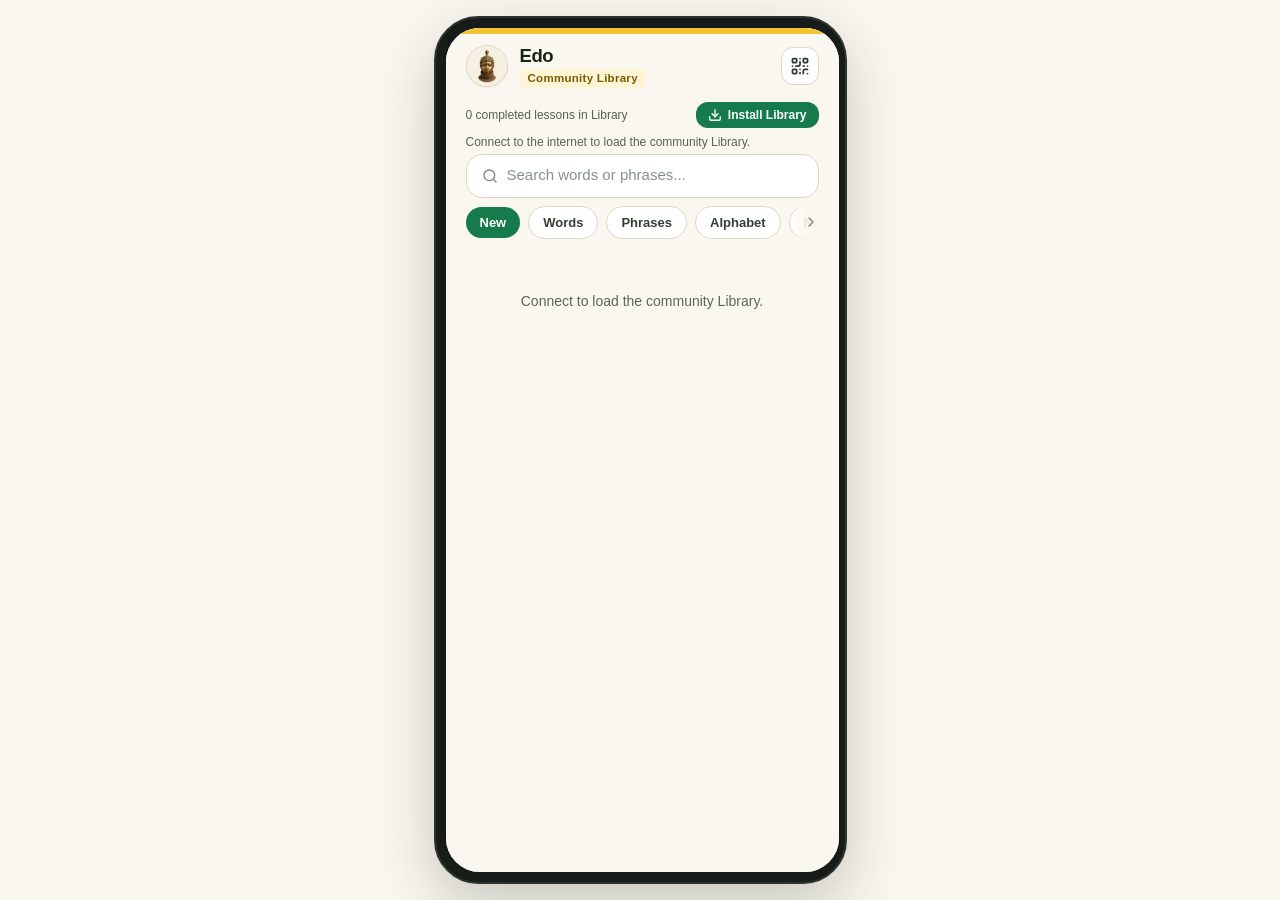
==== commit 38f73e50: "deploy: iStoria-Ai/CommunityTeachers@2f05dd90a2f270e7c24d21d129f8635089ee490c" ====
--- a/library/index.html
+++ b/library/index.html
@@ -4,14 +4,30 @@
     <meta charset="UTF-8" />
     <meta name="viewport" content="width=device-width, initial-scale=1.0, viewport-fit=cover, maximum-scale=1.0, user-scalable=no" />
     <meta name="theme-color" content="#FAF7F0" />
+    <meta name="mobile-web-app-capable" content="yes" />
     <meta name="apple-mobile-web-app-capable" content="yes" />
     <meta name="apple-mobile-web-app-status-bar-style" content="default" />
-    <link rel="icon" type="image/jpeg" href="/assets/edo-bronze-icon.jpg" />
-    <link rel="apple-touch-icon" href="/assets/edo-bronze-icon.jpg" />
-    <title>Edo — Community Library</title>
-    <script type="module" crossorigin src="/assets/library-D6CSSKIo.js"></script>
-    <link rel="modulepreload" crossorigin href="/assets/index-t5fW1nmq.js">
-    <link rel="stylesheet" crossorigin href="/assets/index-DQRBhNyD.css">
+    <meta name="apple-mobile-web-app-title" content="Urhobo Community Library" />
+    <meta name="description" content="Listen and learn Urhobo words and phrases recorded by the community." />
+    <meta property="og:type" content="website" />
+    <meta property="og:site_name" content="Urhobo Community Teachers" />
+    <meta property="og:title" content="Urhobo Community Library" />
+    <meta property="og:description" content="Listen and learn Urhobo words and phrases recorded by the community." />
+    <meta property="og:url" content="https://urhobo.communityteachers.info/library/" />
+    <meta property="og:image" content="https://urhobo.communityteachers.info/assets/urhobo-welcome-hero.jpg" />
+    <meta property="og:image:type" content="image/jpeg" />
+    <meta property="og:image:alt" content="Urhobo Community Library" />
+    <meta name="twitter:card" content="summary_large_image" />
+    <meta name="twitter:title" content="Urhobo Community Library" />
+    <meta name="twitter:description" content="Listen and learn Urhobo words and phrases recorded by the community." />
+    <meta name="twitter:image" content="https://urhobo.communityteachers.info/assets/urhobo-welcome-hero.jpg" />
+    <link rel="icon" type="image/png" href="/assets/urhobo-icon-192.png" />
+    <link rel="apple-touch-icon" href="/assets/urhobo-icon-512.png" />
+    <link rel="manifest" id="app-manifest" href="/manifest-urhobo-library.webmanifest" />
+    <title>Urhobo — Community Library</title>
+    <script type="module" crossorigin src="/assets/library-qn-De1CM.js"></script>
+    <link rel="modulepreload" crossorigin href="/assets/index-CbohWlUC.js">
+    <link rel="stylesheet" crossorigin href="/assets/index-B9D4Py_K.css">
   </head>
   <body class="bg-[#FAF7F0] text-[#1C241E] antialiased selection:bg-[#157A4C] selection:text-white">
     <div id="root"></div>
--- a/assets/index-B9D4Py_K.css
+++ b/assets/index-B9D4Py_K.css
@@ -0,0 +1 @@
+*,:before,:after{--tw-border-spacing-x: 0;--tw-border-spacing-y: 0;--tw-translate-x: 0;--tw-translate-y: 0;--tw-rotate: 0;--tw-skew-x: 0;--tw-skew-y: 0;--tw-scale-x: 1;--tw-scale-y: 1;--tw-pan-x: ;--tw-pan-y: ;--tw-pinch-zoom: ;--tw-scroll-snap-strictness: proximity;--tw-gradient-from-position: ;--tw-gradient-via-position: ;--tw-gradient-to-position: ;--tw-ordinal: ;--tw-slashed-zero: ;--tw-numeric-figure: ;--tw-numeric-spacing: ;--tw-numeric-fraction: ;--tw-ring-inset: ;--tw-ring-offset-width: 0px;--tw-ring-offset-color: #fff;--tw-ring-color: rgb(59 130 246 / .5);--tw-ring-offset-shadow: 0 0 #0000;--tw-ring-shadow: 0 0 #0000;--tw-shadow: 0 0 #0000;--tw-shadow-colored: 0 0 #0000;--tw-blur: ;--tw-brightness: ;--tw-contrast: ;--tw-grayscale: ;--tw-hue-rotate: ;--tw-invert: ;--tw-saturate: ;--tw-sepia: ;--tw-drop-shadow: ;--tw-backdrop-blur: ;--tw-backdrop-brightness: ;--tw-backdrop-contrast: ;--tw-backdrop-grayscale: ;--tw-backdrop-hue-rotate: ;--tw-backdrop-invert: ;--tw-backdrop-opacity: ;--tw-backdrop-saturate: ;--tw-backdrop-sepia: ;--tw-contain-size: ;--tw-contain-layout: ;--tw-contain-paint: ;--tw-contain-style: }::backdrop{--tw-border-spacing-x: 0;--tw-border-spacing-y: 0;--tw-translate-x: 0;--tw-translate-y: 0;--tw-rotate: 0;--tw-skew-x: 0;--tw-skew-y: 0;--tw-scale-x: 1;--tw-scale-y: 1;--tw-pan-x: ;--tw-pan-y: ;--tw-pinch-zoom: ;--tw-scroll-snap-strictness: proximity;--tw-gradient-from-position: ;--tw-gradient-via-position: ;--tw-gradient-to-position: ;--tw-ordinal: ;--tw-slashed-zero: ;--tw-numeric-figure: ;--tw-numeric-spacing: ;--tw-numeric-fraction: ;--tw-ring-inset: ;--tw-ring-offset-width: 0px;--tw-ring-offset-color: #fff;--tw-ring-color: rgb(59 130 246 / .5);--tw-ring-offset-shadow: 0 0 #0000;--tw-ring-shadow: 0 0 #0000;--tw-shadow: 0 0 #0000;--tw-shadow-colored: 0 0 #0000;--tw-blur: ;--tw-brightness: ;--tw-contrast: ;--tw-grayscale: ;--tw-hue-rotate: ;--tw-invert: ;--tw-saturate: ;--tw-sepia: ;--tw-drop-shadow: ;--tw-backdrop-blur: ;--tw-backdrop-brightness: ;--tw-backdrop-contrast: ;--tw-backdrop-grayscale: ;--tw-backdrop-hue-rotate: ;--tw-backdrop-invert: ;--tw-backdrop-opacity: ;--tw-backdrop-saturate: ;--tw-backdrop-sepia: ;--tw-contain-size: ;--tw-contain-layout: ;--tw-contain-paint: ;--tw-contain-style: }*,:before,:after{box-sizing:border-box;border-width:0;border-style:solid;border-color:#e5e7eb}:before,:after{--tw-content: ""}html,:host{line-height:1.5;-webkit-text-size-adjust:100%;-moz-tab-size:4;-o-tab-size:4;tab-size:4;font-family:Inter,-apple-system,BlinkMacSystemFont,Segoe UI,Roboto,sans-serif;font-feature-settings:normal;font-variation-settings:normal;-webkit-tap-highlight-color:transparent}body{margin:0;line-height:inherit}hr{height:0;color:inherit;border-top-width:1px}abbr:where([title]){-webkit-text-decoration:underline dotted;text-decoration:underline dotted}h1,h2,h3,h4,h5,h6{font-size:inherit;font-weight:inherit}a{color:inherit;text-decoration:inherit}b,strong{font-weight:bolder}code,kbd,samp,pre{font-family:ui-monospace,SFMono-Regular,Menlo,Monaco,Consolas,Liberation Mono,Courier New,monospace;font-feature-settings:normal;font-variation-settings:normal;font-size:1em}small{font-size:80%}sub,sup{font-size:75%;line-height:0;position:relative;vertical-align:baseline}sub{bottom:-.25em}sup{top:-.5em}table{text-indent:0;border-color:inherit;border-collapse:collapse}button,input,optgroup,select,textarea{font-family:inherit;font-feature-settings:inherit;font-variation-settings:inherit;font-size:100%;font-weight:inherit;line-height:inherit;letter-spacing:inherit;color:inherit;margin:0;padding:0}button,select{text-transform:none}button,input:where([type=button]),input:where([type=reset]),input:where([type=submit]){-webkit-appearance:button;background-color:transparent;background-image:none}:-moz-focusring{outline:auto}:-moz-ui-invalid{box-shadow:none}progress{vertical-align:baseline}::-webkit-inner-spin-button,::-webkit-outer-spin-button{height:auto}[type=search]{-webkit-appearance:textfield;outline-offset:-2px}::-webkit-search-decoration{-webkit-appearance:none}::-webkit-file-upload-button{-webkit-appearance:button;font:inherit}summary{display:list-item}blockquote,dl,dd,h1,h2,h3,h4,h5,h6,hr,figure,p,pre{margin:0}fieldset{margin:0;padding:0}legend{padding:0}ol,ul,menu{list-style:none;margin:0;padding:0}dialog{padding:0}textarea{resize:vertical}input::-moz-placeholder,textarea::-moz-placeholder{opacity:1;color:#9ca3af}input::placeholder,textarea::placeholder{opacity:1;color:#9ca3af}button,[role=button]{cursor:pointer}:disabled{cursor:default}img,svg,video,canvas,audio,iframe,embed,object{display:block;vertical-align:middle}img,video{max-width:100%;height:auto}[hidden]:where(:not([hidden=until-found])){display:none}.container{width:100%}@media (min-width: 640px){.container{max-width:640px}}@media (min-width: 768px){.container{max-width:768px}}@media (min-width: 1024px){.container{max-width:1024px}}@media (min-width: 1280px){.container{max-width:1280px}}@media (min-width: 1536px){.container{max-width:1536px}}.edo-screen{display:flex;width:100%;flex:1 1 0%;-webkit-user-select:none;-moz-user-select:none;user-select:none;flex-direction:column;overflow-x:hidden;--tw-bg-opacity: 1;background-color:rgb(250 247 240 / var(--tw-bg-opacity, 1));--tw-text-opacity: 1;color:rgb(28 36 30 / var(--tw-text-opacity, 1))}.edo-screen-scroll{display:flex;width:100%;flex:1 1 0%;flex-direction:column;justify-content:space-between;overflow-y:auto;overflow-x:hidden;padding-left:1.25rem;padding-right:1.25rem;padding-bottom:1.25rem}.edo-primary-btn{display:flex;min-height:56px;width:100%;align-items:center;justify-content:center;gap:.625rem;border-radius:1rem;padding:.875rem 1.5rem;font-size:17.5px;font-weight:700;line-height:1.375;--tw-shadow: 0 4px 6px -1px rgb(0 0 0 / .1), 0 2px 4px -2px rgb(0 0 0 / .1);--tw-shadow-colored: 0 4px 6px -1px var(--tw-shadow-color), 0 2px 4px -2px var(--tw-shadow-color);box-shadow:var(--tw-ring-offset-shadow, 0 0 #0000),var(--tw-ring-shadow, 0 0 #0000),var(--tw-shadow);transition-property:all;transition-timing-function:cubic-bezier(.4,0,.2,1);transition-duration:.15s}.edo-primary-btn:active{--tw-scale-x: .99;--tw-scale-y: .99;transform:translate(var(--tw-translate-x),var(--tw-translate-y)) rotate(var(--tw-rotate)) skew(var(--tw-skew-x)) skewY(var(--tw-skew-y)) scaleX(var(--tw-scale-x)) scaleY(var(--tw-scale-y))}.edo-secondary-btn{display:flex;min-height:52px;width:100%;align-items:center;justify-content:center;gap:.5rem;border-radius:1rem;border-width:1px;--tw-border-opacity: 1;border-color:rgb(221 213 196 / var(--tw-border-opacity, 1));--tw-bg-opacity: 1;background-color:rgb(255 255 255 / var(--tw-bg-opacity, 1));padding:.75rem 1.25rem;font-size:16px;font-weight:700;line-height:1.375;--tw-text-opacity: 1;color:rgb(38 49 41 / var(--tw-text-opacity, 1));--tw-shadow: 0 1px 2px 0 rgb(0 0 0 / .05);--tw-shadow-colored: 0 1px 2px 0 var(--tw-shadow-color);box-shadow:var(--tw-ring-offset-shadow, 0 0 #0000),var(--tw-ring-shadow, 0 0 #0000),var(--tw-shadow);transition-property:all;transition-timing-function:cubic-bezier(.4,0,.2,1);transition-duration:.15s}.edo-secondary-btn:hover{--tw-bg-opacity: 1;background-color:rgb(245 241 230 / var(--tw-bg-opacity, 1))}.edo-secondary-btn:active{--tw-scale-x: .99;--tw-scale-y: .99;transform:translate(var(--tw-translate-x),var(--tw-translate-y)) rotate(var(--tw-rotate)) skew(var(--tw-skew-x)) skewY(var(--tw-skew-y)) scaleX(var(--tw-scale-x)) scaleY(var(--tw-scale-y))}.edo-input{min-height:54px;width:100%;border-radius:1rem;border-width:1px;--tw-border-opacity: 1;border-color:rgb(212 204 184 / var(--tw-border-opacity, 1));--tw-bg-opacity: 1;background-color:rgb(255 255 255 / var(--tw-bg-opacity, 1));padding:.875rem 1rem;font-size:16.5px;--tw-text-opacity: 1;color:rgb(28 36 30 / var(--tw-text-opacity, 1))}.edo-input::-moz-placeholder{--tw-placeholder-opacity: 1;color:rgb(133 142 135 / var(--tw-placeholder-opacity, 1))}.edo-input::placeholder{--tw-placeholder-opacity: 1;color:rgb(133 142 135 / var(--tw-placeholder-opacity, 1))}.edo-input{--tw-shadow: inset 0 2px 4px 0 rgb(0 0 0 / .05);--tw-shadow-colored: inset 0 2px 4px 0 var(--tw-shadow-color);box-shadow:var(--tw-ring-offset-shadow, 0 0 #0000),var(--tw-ring-shadow, 0 0 #0000),var(--tw-shadow);transition-property:color,background-color,border-color,text-decoration-color,fill,stroke,opacity,box-shadow,transform,filter,backdrop-filter;transition-timing-function:cubic-bezier(.4,0,.2,1);transition-duration:.15s}.edo-input:focus{outline:2px solid transparent;outline-offset:2px}.sr-only{position:absolute;width:1px;height:1px;padding:0;margin:-1px;overflow:hidden;clip:rect(0,0,0,0);white-space:nowrap;border-width:0}.pointer-events-none{pointer-events:none}.pointer-events-auto{pointer-events:auto}.\!visible{visibility:visible!important}.visible{visibility:visible}.static{position:static}.fixed{position:fixed}.absolute{position:absolute}.relative{position:relative}.sticky{position:sticky}.inset-0{top:0;right:0;bottom:0;left:0}.inset-x-0{left:0;right:0}.-left-2{left:-.5rem}.-right-2{right:-.5rem}.-top-1{top:-.25rem}.bottom-0{bottom:0}.bottom-1{bottom:.25rem}.left-4{left:1rem}.left-\[9px\]{left:9px}.right-0{right:0}.right-1{right:.25rem}.right-2\.5{right:.625rem}.right-3{right:.75rem}.right-3\.5{right:.875rem}.top-0{top:0}.top-2{top:.5rem}.top-2\.5{top:.625rem}.top-3\.5{top:.875rem}.top-5{top:1.25rem}.z-10{z-index:10}.z-20{z-index:20}.z-30{z-index:30}.z-50{z-index:50}.mx-5{margin-left:1.25rem;margin-right:1.25rem}.mx-auto{margin-left:auto;margin-right:auto}.my-0\.5{margin-top:.125rem;margin-bottom:.125rem}.my-1{margin-top:.25rem;margin-bottom:.25rem}.my-2{margin-top:.5rem;margin-bottom:.5rem}.my-auto{margin-top:auto;margin-bottom:auto}.mb-1{margin-bottom:.25rem}.mb-1\.5{margin-bottom:.375rem}.mb-2{margin-bottom:.5rem}.mb-2\.5{margin-bottom:.625rem}.mb-3{margin-bottom:.75rem}.mb-4{margin-bottom:1rem}.mb-6{margin-bottom:1.5rem}.ml-0\.5{margin-left:.125rem}.ml-2{margin-left:.5rem}.mt-0\.5{margin-top:.125rem}.mt-1{margin-top:.25rem}.mt-1\.5{margin-top:.375rem}.mt-2{margin-top:.5rem}.mt-2\.5{margin-top:.625rem}.mt-3{margin-top:.75rem}.mt-3\.5{margin-top:.875rem}.mt-4{margin-top:1rem}.mt-5{margin-top:1.25rem}.block{display:block}.inline-block{display:inline-block}.flex{display:flex}.inline-flex{display:inline-flex}.table{display:table}.grid{display:grid}.contents{display:contents}.hidden{display:none}.h-1\.5{height:.375rem}.h-10{height:2.5rem}.h-11{height:2.75rem}.h-12{height:3rem}.h-14{height:3.5rem}.h-16{height:4rem}.h-2{height:.5rem}.h-2\.5{height:.625rem}.h-24{height:6rem}.h-28{height:7rem}.h-3{height:.75rem}.h-3\.5{height:.875rem}.h-32{height:8rem}.h-4{height:1rem}.h-5{height:1.25rem}.h-6{height:1.5rem}.h-7{height:1.75rem}.h-8{height:2rem}.h-9{height:2.25rem}.h-\[100dvh\]{height:100dvh}.h-\[195px\]{height:195px}.h-\[38px\]{height:38px}.h-\[42px\]{height:42px}.h-\[52px\]{height:52px}.h-\[80px\]{height:80px}.h-\[88px\]{height:88px}.h-\[96px\]{height:96px}.h-full{height:100%}.max-h-\[40dvh\]{max-height:40dvh}.max-h-\[470px\]{max-height:470px}.max-h-\[80px\]{max-height:80px}.max-h-\[90dvh\]{max-height:90dvh}.max-h-\[92vh\]{max-height:92vh}.max-h-full{max-height:100%}.min-h-0{min-height:0px}.min-h-\[100dvh\]{min-height:100dvh}.min-h-\[140px\]{min-height:140px}.min-h-\[265px\]{min-height:265px}.min-h-\[320px\]{min-height:320px}.min-h-\[40px\]{min-height:40px}.min-h-\[42px\]{min-height:42px}.min-h-\[44px\]{min-height:44px}.min-h-\[46px\]{min-height:46px}.min-h-\[48px\]{min-height:48px}.min-h-\[50px\]{min-height:50px}.min-h-\[56px\]{min-height:56px}.min-h-\[60px\]{min-height:60px}.min-h-\[62px\]{min-height:62px}.w-1{width:.25rem}.w-1\.5{width:.375rem}.w-10{width:2.5rem}.w-11{width:2.75rem}.w-12{width:3rem}.w-14{width:3.5rem}.w-16{width:4rem}.w-2{width:.5rem}.w-24{width:6rem}.w-3{width:.75rem}.w-3\.5{width:.875rem}.w-32{width:8rem}.w-4{width:1rem}.w-5{width:1.25rem}.w-6{width:1.5rem}.w-7{width:1.75rem}.w-8{width:2rem}.w-9{width:2.25rem}.w-\[110px\]{width:110px}.w-\[195px\]{width:195px}.w-\[2px\]{width:2px}.w-\[38px\]{width:38px}.w-\[42px\]{width:42px}.w-\[52px\]{width:52px}.w-\[88px\]{width:88px}.w-\[96px\]{width:96px}.w-full{width:100%}.w-px{width:1px}.min-w-0{min-width:0px}.min-w-\[64px\]{min-width:64px}.max-w-\[142px\]{max-width:142px}.max-w-\[1540px\]{max-width:1540px}.max-w-\[1680px\]{max-width:1680px}.max-w-\[260px\]{max-width:260px}.max-w-\[280px\]{max-width:280px}.max-w-\[300px\]{max-width:300px}.max-w-\[380px\]{max-width:380px}.max-w-\[390px\]{max-width:390px}.max-w-full{max-width:100%}.max-w-lg{max-width:32rem}.max-w-sm{max-width:24rem}.max-w-xs{max-width:20rem}.flex-1{flex:1 1 0%}.flex-\[1\.18\]{flex:1.18}.shrink-0{flex-shrink:0}.scale-105{--tw-scale-x: 1.05;--tw-scale-y: 1.05;transform:translate(var(--tw-translate-x),var(--tw-translate-y)) rotate(var(--tw-rotate)) skew(var(--tw-skew-x)) skewY(var(--tw-skew-y)) scaleX(var(--tw-scale-x)) scaleY(var(--tw-scale-y))}.scale-110{--tw-scale-x: 1.1;--tw-scale-y: 1.1;transform:translate(var(--tw-translate-x),var(--tw-translate-y)) rotate(var(--tw-rotate)) skew(var(--tw-skew-x)) skewY(var(--tw-skew-y)) scaleX(var(--tw-scale-x)) scaleY(var(--tw-scale-y))}@keyframes ping{75%,to{transform:scale(2);opacity:0}}.animate-ping{animation:ping 1s cubic-bezier(0,0,.2,1) infinite}@keyframes pulse{50%{opacity:.5}}.animate-pulse{animation:pulse 2s cubic-bezier(.4,0,.6,1) infinite}@keyframes spin{to{transform:rotate(360deg)}}.animate-spin{animation:spin 1s linear infinite}.cursor-not-allowed{cursor:not-allowed}.cursor-pointer{cursor:pointer}.select-none{-webkit-user-select:none;-moz-user-select:none;user-select:none}.select-text{-webkit-user-select:text;-moz-user-select:text;user-select:text}.resize{resize:both}.list-inside{list-style-position:inside}.list-decimal{list-style-type:decimal}.grid-cols-2{grid-template-columns:repeat(2,minmax(0,1fr))}.grid-cols-3{grid-template-columns:repeat(3,minmax(0,1fr))}.grid-rows-2{grid-template-rows:repeat(2,minmax(0,1fr))}.flex-col{flex-direction:column}.flex-wrap{flex-wrap:wrap}.items-start{align-items:flex-start}.items-end{align-items:flex-end}.items-center{align-items:center}.justify-end{justify-content:flex-end}.justify-center{justify-content:center}.justify-between{justify-content:space-between}.justify-around{justify-content:space-around}.gap-1{gap:.25rem}.gap-1\.5{gap:.375rem}.gap-2{gap:.5rem}.gap-2\.5{gap:.625rem}.gap-3{gap:.75rem}.gap-3\.5{gap:.875rem}.gap-4{gap:1rem}.gap-5{gap:1.25rem}.gap-\[3px\]{gap:3px}.space-y-1>:not([hidden])~:not([hidden]){--tw-space-y-reverse: 0;margin-top:calc(.25rem * calc(1 - var(--tw-space-y-reverse)));margin-bottom:calc(.25rem * var(--tw-space-y-reverse))}.space-y-1\.5>:not([hidden])~:not([hidden]){--tw-space-y-reverse: 0;margin-top:calc(.375rem * calc(1 - var(--tw-space-y-reverse)));margin-bottom:calc(.375rem * var(--tw-space-y-reverse))}.space-y-2>:not([hidden])~:not([hidden]){--tw-space-y-reverse: 0;margin-top:calc(.5rem * calc(1 - var(--tw-space-y-reverse)));margin-bottom:calc(.5rem * var(--tw-space-y-reverse))}.space-y-2\.5>:not([hidden])~:not([hidden]){--tw-space-y-reverse: 0;margin-top:calc(.625rem * calc(1 - var(--tw-space-y-reverse)));margin-bottom:calc(.625rem * var(--tw-space-y-reverse))}.space-y-3>:not([hidden])~:not([hidden]){--tw-space-y-reverse: 0;margin-top:calc(.75rem * calc(1 - var(--tw-space-y-reverse)));margin-bottom:calc(.75rem * var(--tw-space-y-reverse))}.space-y-4>:not([hidden])~:not([hidden]){--tw-space-y-reverse: 0;margin-top:calc(1rem * calc(1 - var(--tw-space-y-reverse)));margin-bottom:calc(1rem * var(--tw-space-y-reverse))}.space-y-8>:not([hidden])~:not([hidden]){--tw-space-y-reverse: 0;margin-top:calc(2rem * calc(1 - var(--tw-space-y-reverse)));margin-bottom:calc(2rem * var(--tw-space-y-reverse))}.self-start{align-self:flex-start}.overflow-hidden{overflow:hidden}.overflow-x-auto{overflow-x:auto}.overflow-y-auto{overflow-y:auto}.truncate{overflow:hidden;text-overflow:ellipsis;white-space:nowrap}.whitespace-normal{white-space:normal}.break-words{overflow-wrap:break-word}.break-all{word-break:break-all}.rounded{border-radius:.25rem}.rounded-2xl{border-radius:1rem}.rounded-3xl{border-radius:1.5rem}.rounded-\[34px\]{border-radius:34px}.rounded-\[44px\]{border-radius:44px}.rounded-full{border-radius:9999px}.rounded-lg{border-radius:.5rem}.rounded-md{border-radius:.375rem}.rounded-sm{border-radius:.125rem}.rounded-xl{border-radius:.75rem}.border{border-width:1px}.border-2{border-width:2px}.border-4{border-width:4px}.border-\[2px\]{border-width:2px}.border-b{border-bottom-width:1px}.border-t{border-top-width:1px}.border-\[\#157A4C\]{--tw-border-opacity: 1;border-color:rgb(21 122 76 / var(--tw-border-opacity, 1))}.border-\[\#18241B\]{--tw-border-opacity: 1;border-color:rgb(24 36 27 / var(--tw-border-opacity, 1))}.border-\[\#238B52\]{--tw-border-opacity: 1;border-color:rgb(35 139 82 / var(--tw-border-opacity, 1))}.border-\[\#2E3430\]{--tw-border-opacity: 1;border-color:rgb(46 52 48 / var(--tw-border-opacity, 1))}.border-\[\#6E4BC3\]\/50{border-color:#6e4bc380}.border-\[\#934919\]{--tw-border-opacity: 1;border-color:rgb(147 73 25 / var(--tw-border-opacity, 1))}.border-\[\#A5D6A7\]{--tw-border-opacity: 1;border-color:rgb(165 214 167 / var(--tw-border-opacity, 1))}.border-\[\#A7D7BC\]{--tw-border-opacity: 1;border-color:rgb(167 215 188 / var(--tw-border-opacity, 1))}.border-\[\#B9B2A2\]{--tw-border-opacity: 1;border-color:rgb(185 178 162 / var(--tw-border-opacity, 1))}.border-\[\#B9DFCA\]{--tw-border-opacity: 1;border-color:rgb(185 223 202 / var(--tw-border-opacity, 1))}.border-\[\#BBD4FA\]{--tw-border-opacity: 1;border-color:rgb(187 212 250 / var(--tw-border-opacity, 1))}.border-\[\#BDE3CF\]{--tw-border-opacity: 1;border-color:rgb(189 227 207 / var(--tw-border-opacity, 1))}.border-\[\#BDE5C8\]{--tw-border-opacity: 1;border-color:rgb(189 229 200 / var(--tw-border-opacity, 1))}.border-\[\#BEE2CE\]{--tw-border-opacity: 1;border-color:rgb(190 226 206 / var(--tw-border-opacity, 1))}.border-\[\#BFD6FA\]{--tw-border-opacity: 1;border-color:rgb(191 214 250 / var(--tw-border-opacity, 1))}.border-\[\#C2E2D0\]{--tw-border-opacity: 1;border-color:rgb(194 226 208 / var(--tw-border-opacity, 1))}.border-\[\#C2E4D2\]{--tw-border-opacity: 1;border-color:rgb(194 228 210 / var(--tw-border-opacity, 1))}.border-\[\#C3D9FA\]{--tw-border-opacity: 1;border-color:rgb(195 217 250 / var(--tw-border-opacity, 1))}.border-\[\#C6E2D1\]{--tw-border-opacity: 1;border-color:rgb(198 226 209 / var(--tw-border-opacity, 1))}.border-\[\#CBB8EE\]{--tw-border-opacity: 1;border-color:rgb(203 184 238 / var(--tw-border-opacity, 1))}.border-\[\#D0D9E7\]{--tw-border-opacity: 1;border-color:rgb(208 217 231 / var(--tw-border-opacity, 1))}.border-\[\#D3E3FC\]{--tw-border-opacity: 1;border-color:rgb(211 227 252 / var(--tw-border-opacity, 1))}.border-\[\#D5C5F3\]{--tw-border-opacity: 1;border-color:rgb(213 197 243 / var(--tw-border-opacity, 1))}.border-\[\#D5CCB8\]{--tw-border-opacity: 1;border-color:rgb(213 204 184 / var(--tw-border-opacity, 1))}.border-\[\#D5CFC0\]{--tw-border-opacity: 1;border-color:rgb(213 207 192 / var(--tw-border-opacity, 1))}.border-\[\#D7C8F3\]{--tw-border-opacity: 1;border-color:rgb(215 200 243 / var(--tw-border-opacity, 1))}.border-\[\#D7EFE2\]{--tw-border-opacity: 1;border-color:rgb(215 239 226 / var(--tw-border-opacity, 1))}.border-\[\#D8CFC0\]{--tw-border-opacity: 1;border-color:rgb(216 207 192 / var(--tw-border-opacity, 1))}.border-\[\#DDD5C4\]{--tw-border-opacity: 1;border-color:rgb(221 213 196 / var(--tw-border-opacity, 1))}.border-\[\#DED5C3\]{--tw-border-opacity: 1;border-color:rgb(222 213 195 / var(--tw-border-opacity, 1))}.border-\[\#DED6C4\]{--tw-border-opacity: 1;border-color:rgb(222 214 196 / var(--tw-border-opacity, 1))}.border-\[\#DFBF7F\]\/50{border-color:#dfbf7f80}.border-\[\#DFD5C0\]{--tw-border-opacity: 1;border-color:rgb(223 213 192 / var(--tw-border-opacity, 1))}.border-\[\#DFD6C4\]{--tw-border-opacity: 1;border-color:rgb(223 214 196 / var(--tw-border-opacity, 1))}.border-\[\#DFD7C5\]{--tw-border-opacity: 1;border-color:rgb(223 215 197 / var(--tw-border-opacity, 1))}.border-\[\#DFD8F2\]{--tw-border-opacity: 1;border-color:rgb(223 216 242 / var(--tw-border-opacity, 1))}.border-\[\#E0D8C6\]{--tw-border-opacity: 1;border-color:rgb(224 216 198 / var(--tw-border-opacity, 1))}.border-\[\#E2D2C0\]{--tw-border-opacity: 1;border-color:rgb(226 210 192 / var(--tw-border-opacity, 1))}.border-\[\#E2D8C6\]{--tw-border-opacity: 1;border-color:rgb(226 216 198 / var(--tw-border-opacity, 1))}.border-\[\#E2DAC7\]{--tw-border-opacity: 1;border-color:rgb(226 218 199 / var(--tw-border-opacity, 1))}.border-\[\#E4DCCB\]{--tw-border-opacity: 1;border-color:rgb(228 220 203 / var(--tw-border-opacity, 1))}.border-\[\#E5DEC9\]{--tw-border-opacity: 1;border-color:rgb(229 222 201 / var(--tw-border-opacity, 1))}.border-\[\#E5E7EB\]{--tw-border-opacity: 1;border-color:rgb(229 231 235 / var(--tw-border-opacity, 1))}.border-\[\#E6DFCF\]{--tw-border-opacity: 1;border-color:rgb(230 223 207 / var(--tw-border-opacity, 1))}.border-\[\#EAE3D2\]{--tw-border-opacity: 1;border-color:rgb(234 227 210 / var(--tw-border-opacity, 1))}.border-\[\#F3C5BE\]{--tw-border-opacity: 1;border-color:rgb(243 197 190 / var(--tw-border-opacity, 1))}.border-\[\#F8D7D3\]{--tw-border-opacity: 1;border-color:rgb(248 215 211 / var(--tw-border-opacity, 1))}.border-\[\#FCA5A5\]{--tw-border-opacity: 1;border-color:rgb(252 165 165 / var(--tw-border-opacity, 1))}.border-\[\#FCD34D\]{--tw-border-opacity: 1;border-color:rgb(252 211 77 / var(--tw-border-opacity, 1))}.bg-\[\#0B6638\]{--tw-bg-opacity: 1;background-color:rgb(11 102 56 / var(--tw-bg-opacity, 1))}.bg-\[\#135E35\]{--tw-bg-opacity: 1;background-color:rgb(19 94 53 / var(--tw-bg-opacity, 1))}.bg-\[\#157A4C\]{--tw-bg-opacity: 1;background-color:rgb(21 122 76 / var(--tw-bg-opacity, 1))}.bg-\[\#157A4C\]\/25{background-color:#157a4c40}.bg-\[\#16A34A\]{--tw-bg-opacity: 1;background-color:rgb(22 163 74 / var(--tw-bg-opacity, 1))}.bg-\[\#181C19\]{--tw-bg-opacity: 1;background-color:rgb(24 28 25 / var(--tw-bg-opacity, 1))}.bg-\[\#187542\]{--tw-bg-opacity: 1;background-color:rgb(24 117 66 / var(--tw-bg-opacity, 1))}.bg-\[\#1B241E\]{--tw-bg-opacity: 1;background-color:rgb(27 36 30 / var(--tw-bg-opacity, 1))}.bg-\[\#1D6CE0\]{--tw-bg-opacity: 1;background-color:rgb(29 108 224 / var(--tw-bg-opacity, 1))}.bg-\[\#1F8A58\]{--tw-bg-opacity: 1;background-color:rgb(31 138 88 / var(--tw-bg-opacity, 1))}.bg-\[\#223458\]{--tw-bg-opacity: 1;background-color:rgb(34 52 88 / var(--tw-bg-opacity, 1))}.bg-\[\#2563EB\]{--tw-bg-opacity: 1;background-color:rgb(37 99 235 / var(--tw-bg-opacity, 1))}.bg-\[\#259662\]\/75{background-color:#259662bf}.bg-\[\#3A453D\]{--tw-bg-opacity: 1;background-color:rgb(58 69 61 / var(--tw-bg-opacity, 1))}.bg-\[\#3B82F6\]\/50{background-color:#3b82f680}.bg-\[\#3B82F6\]\/80{background-color:#3b82f6cc}.bg-\[\#5D2C0C\]{--tw-bg-opacity: 1;background-color:rgb(93 44 12 / var(--tw-bg-opacity, 1))}.bg-\[\#6E4BC3\]{--tw-bg-opacity: 1;background-color:rgb(110 75 195 / var(--tw-bg-opacity, 1))}.bg-\[\#6E4BC3\]\/15{background-color:#6e4bc326}.bg-\[\#7A3E12\]{--tw-bg-opacity: 1;background-color:rgb(122 62 18 / var(--tw-bg-opacity, 1))}.bg-\[\#7B3C13\]{--tw-bg-opacity: 1;background-color:rgb(123 60 19 / var(--tw-bg-opacity, 1))}.bg-\[\#94A3B8\]{--tw-bg-opacity: 1;background-color:rgb(148 163 184 / var(--tw-bg-opacity, 1))}.bg-\[\#B9B2A2\]{--tw-bg-opacity: 1;background-color:rgb(185 178 162 / var(--tw-bg-opacity, 1))}.bg-\[\#C93B2B\]{--tw-bg-opacity: 1;background-color:rgb(201 59 43 / var(--tw-bg-opacity, 1))}.bg-\[\#D5CFC0\]{--tw-bg-opacity: 1;background-color:rgb(213 207 192 / var(--tw-bg-opacity, 1))}.bg-\[\#D97706\]{--tw-bg-opacity: 1;background-color:rgb(217 119 6 / var(--tw-bg-opacity, 1))}.bg-\[\#DC2626\]{--tw-bg-opacity: 1;background-color:rgb(220 38 38 / var(--tw-bg-opacity, 1))}.bg-\[\#E0D8C6\]{--tw-bg-opacity: 1;background-color:rgb(224 216 198 / var(--tw-bg-opacity, 1))}.bg-\[\#E4E9F2\]{--tw-bg-opacity: 1;background-color:rgb(228 233 242 / var(--tw-bg-opacity, 1))}.bg-\[\#E4E9F2\]\/95{background-color:#e4e9f2f2}.bg-\[\#E5F4EC\]{--tw-bg-opacity: 1;background-color:rgb(229 244 236 / var(--tw-bg-opacity, 1))}.bg-\[\#E6ECF7\]{--tw-bg-opacity: 1;background-color:rgb(230 236 247 / var(--tw-bg-opacity, 1))}.bg-\[\#E6EFFC\]{--tw-bg-opacity: 1;background-color:rgb(230 239 252 / var(--tw-bg-opacity, 1))}.bg-\[\#E6F4ED\]{--tw-bg-opacity: 1;background-color:rgb(230 244 237 / var(--tw-bg-opacity, 1))}.bg-\[\#E8F1FD\]{--tw-bg-opacity: 1;background-color:rgb(232 241 253 / var(--tw-bg-opacity, 1))}.bg-\[\#E8F3EC\]{--tw-bg-opacity: 1;background-color:rgb(232 243 236 / var(--tw-bg-opacity, 1))}.bg-\[\#E8F5E9\]{--tw-bg-opacity: 1;background-color:rgb(232 245 233 / var(--tw-bg-opacity, 1))}.bg-\[\#EAB308\]{--tw-bg-opacity: 1;background-color:rgb(234 179 8 / var(--tw-bg-opacity, 1))}.bg-\[\#EAE2D0\]{--tw-bg-opacity: 1;background-color:rgb(234 226 208 / var(--tw-bg-opacity, 1))}.bg-\[\#EBF7EE\]{--tw-bg-opacity: 1;background-color:rgb(235 247 238 / var(--tw-bg-opacity, 1))}.bg-\[\#EDE5D4\]{--tw-bg-opacity: 1;background-color:rgb(237 229 212 / var(--tw-bg-opacity, 1))}.bg-\[\#EFE8D8\]{--tw-bg-opacity: 1;background-color:rgb(239 232 216 / var(--tw-bg-opacity, 1))}.bg-\[\#EFE9DA\]{--tw-bg-opacity: 1;background-color:rgb(239 233 218 / var(--tw-bg-opacity, 1))}.bg-\[\#EFEAD8\]{--tw-bg-opacity: 1;background-color:rgb(239 234 216 / var(--tw-bg-opacity, 1))}.bg-\[\#F1ECFA\]{--tw-bg-opacity: 1;background-color:rgb(241 236 250 / var(--tw-bg-opacity, 1))}.bg-\[\#F2E8DC\]{--tw-bg-opacity: 1;background-color:rgb(242 232 220 / var(--tw-bg-opacity, 1))}.bg-\[\#F2ECE0\]{--tw-bg-opacity: 1;background-color:rgb(242 236 224 / var(--tw-bg-opacity, 1))}.bg-\[\#F2EFFA\]{--tw-bg-opacity: 1;background-color:rgb(242 239 250 / var(--tw-bg-opacity, 1))}.bg-\[\#F3DFB1\]{--tw-bg-opacity: 1;background-color:rgb(243 223 177 / var(--tw-bg-opacity, 1))}.bg-\[\#F3EDE0\]{--tw-bg-opacity: 1;background-color:rgb(243 237 224 / var(--tw-bg-opacity, 1))}.bg-\[\#F4C330\]{--tw-bg-opacity: 1;background-color:rgb(244 195 48 / var(--tw-bg-opacity, 1))}.bg-\[\#F4EFE2\]{--tw-bg-opacity: 1;background-color:rgb(244 239 226 / var(--tw-bg-opacity, 1))}.bg-\[\#F4EFE6\]{--tw-bg-opacity: 1;background-color:rgb(244 239 230 / var(--tw-bg-opacity, 1))}.bg-\[\#F9FAFB\]{--tw-bg-opacity: 1;background-color:rgb(249 250 251 / var(--tw-bg-opacity, 1))}.bg-\[\#FAF7F0\]{--tw-bg-opacity: 1;background-color:rgb(250 247 240 / var(--tw-bg-opacity, 1))}.bg-\[\#FBF0D4\]{--tw-bg-opacity: 1;background-color:rgb(251 240 212 / var(--tw-bg-opacity, 1))}.bg-\[\#FDF2F0\]{--tw-bg-opacity: 1;background-color:rgb(253 242 240 / var(--tw-bg-opacity, 1))}.bg-\[\#FDFBF7\]{--tw-bg-opacity: 1;background-color:rgb(253 251 247 / var(--tw-bg-opacity, 1))}.bg-\[\#FEF3C7\]{--tw-bg-opacity: 1;background-color:rgb(254 243 199 / var(--tw-bg-opacity, 1))}.bg-\[\#FEF5D4\]{--tw-bg-opacity: 1;background-color:rgb(254 245 212 / var(--tw-bg-opacity, 1))}.bg-\[\#FFF8F8\]{--tw-bg-opacity: 1;background-color:rgb(255 248 248 / var(--tw-bg-opacity, 1))}.bg-black\/10{background-color:#0000001a}.bg-black\/40{background-color:#0006}.bg-black\/50{background-color:#00000080}.bg-black\/60{background-color:#0009}.bg-gray-100{--tw-bg-opacity: 1;background-color:rgb(243 244 246 / var(--tw-bg-opacity, 1))}.bg-white{--tw-bg-opacity: 1;background-color:rgb(255 255 255 / var(--tw-bg-opacity, 1))}.bg-white\/10{background-color:#ffffff1a}.bg-white\/15{background-color:#ffffff26}.bg-white\/25{background-color:#ffffff40}.bg-white\/70{background-color:#ffffffb3}.bg-white\/75{background-color:#ffffffbf}.bg-white\/90{background-color:#ffffffe6}.bg-white\/95{background-color:#fffffff2}.bg-gradient-to-b{background-image:linear-gradient(to bottom,var(--tw-gradient-stops))}.bg-gradient-to-br{background-image:linear-gradient(to bottom right,var(--tw-gradient-stops))}.bg-gradient-to-l{background-image:linear-gradient(to left,var(--tw-gradient-stops))}.from-\[\#EAE2D2\]{--tw-gradient-from: #EAE2D2 var(--tw-gradient-from-position);--tw-gradient-to: rgb(234 226 210 / 0) var(--tw-gradient-to-position);--tw-gradient-stops: var(--tw-gradient-from), var(--tw-gradient-to)}.from-\[\#F4EFE6\]{--tw-gradient-from: #F4EFE6 var(--tw-gradient-from-position);--tw-gradient-to: rgb(244 239 230 / 0) var(--tw-gradient-to-position);--tw-gradient-stops: var(--tw-gradient-from), var(--tw-gradient-to)}.from-\[\#FAF7F0\]{--tw-gradient-from: #FAF7F0 var(--tw-gradient-from-position);--tw-gradient-to: rgb(250 247 240 / 0) var(--tw-gradient-to-position);--tw-gradient-stops: var(--tw-gradient-from), var(--tw-gradient-to)}.via-\[\#E2D8C3\]{--tw-gradient-to: rgb(226 216 195 / 0) var(--tw-gradient-to-position);--tw-gradient-stops: var(--tw-gradient-from), #E2D8C3 var(--tw-gradient-via-position), var(--tw-gradient-to)}.via-\[\#FAF7F0\]\/90{--tw-gradient-to: rgb(250 247 240 / 0) var(--tw-gradient-to-position);--tw-gradient-stops: var(--tw-gradient-from), rgb(250 247 240 / .9) var(--tw-gradient-via-position), var(--tw-gradient-to)}.to-\[\#EBE4D5\]{--tw-gradient-to: #EBE4D5 var(--tw-gradient-to-position)}.to-\[\#FAF7F0\]{--tw-gradient-to: #FAF7F0 var(--tw-gradient-to-position)}.to-transparent{--tw-gradient-to: transparent var(--tw-gradient-to-position)}.fill-\[\#157A4C\]{fill:#157a4c}.fill-\[\#3DDC84\]{fill:#3ddc84}.fill-current{fill:currentColor}.fill-white{fill:#fff}.stroke-\[2\.1\]{stroke-width:2.1}.stroke-\[2\.2\]{stroke-width:2.2}.stroke-\[2\.3\]{stroke-width:2.3}.stroke-\[2\.4\]{stroke-width:2.4}.stroke-\[2\.5\]{stroke-width:2.5}.stroke-\[2\.6\]{stroke-width:2.6}.stroke-\[2\.8\]{stroke-width:2.8}.stroke-\[3\]{stroke-width:3}.object-cover{-o-object-fit:cover;object-fit:cover}.object-top{-o-object-position:top;object-position:top}.p-0\.5{padding:.125rem}.p-1{padding:.25rem}.p-1\.5{padding:.375rem}.p-2{padding:.5rem}.p-2\.5{padding:.625rem}.p-3{padding:.75rem}.p-3\.5{padding:.875rem}.p-4{padding:1rem}.p-5{padding:1.25rem}.p-6{padding:1.5rem}.p-\[10px\]{padding:10px}.px-1{padding-left:.25rem;padding-right:.25rem}.px-1\.5{padding-left:.375rem;padding-right:.375rem}.px-2{padding-left:.5rem;padding-right:.5rem}.px-2\.5{padding-left:.625rem;padding-right:.625rem}.px-3{padding-left:.75rem;padding-right:.75rem}.px-3\.5{padding-left:.875rem;padding-right:.875rem}.px-4{padding-left:1rem;padding-right:1rem}.px-5{padding-left:1.25rem;padding-right:1.25rem}.px-6{padding-left:1.5rem;padding-right:1.5rem}.py-0\.5{padding-top:.125rem;padding-bottom:.125rem}.py-1{padding-top:.25rem;padding-bottom:.25rem}.py-1\.5{padding-top:.375rem;padding-bottom:.375rem}.py-10{padding-top:2.5rem;padding-bottom:2.5rem}.py-2{padding-top:.5rem;padding-bottom:.5rem}.py-2\.5{padding-top:.625rem;padding-bottom:.625rem}.py-3{padding-top:.75rem;padding-bottom:.75rem}.py-3\.5{padding-top:.875rem;padding-bottom:.875rem}.py-4{padding-top:1rem;padding-bottom:1rem}.py-6{padding-top:1.5rem;padding-bottom:1.5rem}.pb-1{padding-bottom:.25rem}.pb-1\.5{padding-bottom:.375rem}.pb-2{padding-bottom:.5rem}.pb-3{padding-bottom:.75rem}.pb-5{padding-bottom:1.25rem}.pl-1{padding-left:.25rem}.pl-10{padding-left:2.5rem}.pl-3{padding-left:.75rem}.pl-5{padding-left:1.25rem}.pr-1{padding-right:.25rem}.pr-7{padding-right:1.75rem}.pr-9{padding-right:2.25rem}.pt-0\.5{padding-top:.125rem}.pt-1{padding-top:.25rem}.pt-2{padding-top:.5rem}.pt-3{padding-top:.75rem}.text-left{text-align:left}.text-center{text-align:center}.font-mono{font-family:ui-monospace,SFMono-Regular,Menlo,Monaco,Consolas,Liberation Mono,Courier New,monospace}.font-serif{font-family:Georgia,Cambria,Times New Roman,serif}.text-2xl{font-size:1.5rem;line-height:2rem}.text-\[10px\]{font-size:10px}.text-\[11\.5px\]{font-size:11.5px}.text-\[11px\]{font-size:11px}.text-\[12\.5px\]{font-size:12.5px}.text-\[12px\]{font-size:12px}.text-\[13\.5px\]{font-size:13.5px}.text-\[13px\]{font-size:13px}.text-\[14\.5px\]{font-size:14.5px}.text-\[14px\]{font-size:14px}.text-\[15\.5px\]{font-size:15.5px}.text-\[15px\]{font-size:15px}.text-\[16\.5px\]{font-size:16.5px}.text-\[16px\]{font-size:16px}.text-\[17px\]{font-size:17px}.text-\[18\.5px\]{font-size:18.5px}.text-\[18px\]{font-size:18px}.text-\[19px\]{font-size:19px}.text-\[20px\]{font-size:20px}.text-\[21px\]{font-size:21px}.text-\[22px\]{font-size:22px}.text-\[25px\]{font-size:25px}.text-\[29px\]{font-size:29px}.text-\[32px\]{font-size:32px}.text-\[36px\]{font-size:36px}.text-lg{font-size:1.125rem;line-height:1.75rem}.text-sm{font-size:.875rem;line-height:1.25rem}.text-xl{font-size:1.25rem;line-height:1.75rem}.text-xs{font-size:.75rem;line-height:1rem}.font-bold{font-weight:700}.font-extrabold{font-weight:800}.font-medium{font-weight:500}.font-normal{font-weight:400}.font-semibold{font-weight:600}.uppercase{text-transform:uppercase}.leading-\[1\.08\]{line-height:1.08}.leading-\[1\.12\]{line-height:1.12}.leading-\[1\.45\]{line-height:1.45}.leading-none{line-height:1}.leading-relaxed{line-height:1.625}.leading-snug{line-height:1.375}.leading-tight{line-height:1.25}.tracking-tight{letter-spacing:-.025em}.tracking-wide{letter-spacing:.025em}.tracking-widest{letter-spacing:.1em}.text-\[\#125C39\]{--tw-text-opacity: 1;color:rgb(18 92 57 / var(--tw-text-opacity, 1))}.text-\[\#126941\]{--tw-text-opacity: 1;color:rgb(18 105 65 / var(--tw-text-opacity, 1))}.text-\[\#135E3B\]{--tw-text-opacity: 1;color:rgb(19 94 59 / var(--tw-text-opacity, 1))}.text-\[\#146940\]{--tw-text-opacity: 1;color:rgb(20 105 64 / var(--tw-text-opacity, 1))}.text-\[\#1552B0\]{--tw-text-opacity: 1;color:rgb(21 82 176 / var(--tw-text-opacity, 1))}.text-\[\#157A4C\]{--tw-text-opacity: 1;color:rgb(21 122 76 / var(--tw-text-opacity, 1))}.text-\[\#18241B\]{--tw-text-opacity: 1;color:rgb(24 36 27 / var(--tw-text-opacity, 1))}.text-\[\#183C73\]{--tw-text-opacity: 1;color:rgb(24 60 115 / var(--tw-text-opacity, 1))}.text-\[\#1A241D\]{--tw-text-opacity: 1;color:rgb(26 36 29 / var(--tw-text-opacity, 1))}.text-\[\#1B241E\]{--tw-text-opacity: 1;color:rgb(27 36 30 / var(--tw-text-opacity, 1))}.text-\[\#1B5E3E\]{--tw-text-opacity: 1;color:rgb(27 94 62 / var(--tw-text-opacity, 1))}.text-\[\#1C241E\]{--tw-text-opacity: 1;color:rgb(28 36 30 / var(--tw-text-opacity, 1))}.text-\[\#1D6CE0\]{--tw-text-opacity: 1;color:rgb(29 108 224 / var(--tw-text-opacity, 1))}.text-\[\#1E2A21\]{--tw-text-opacity: 1;color:rgb(30 42 33 / var(--tw-text-opacity, 1))}.text-\[\#1E2B22\]{--tw-text-opacity: 1;color:rgb(30 43 34 / var(--tw-text-opacity, 1))}.text-\[\#1E3A68\]{--tw-text-opacity: 1;color:rgb(30 58 104 / var(--tw-text-opacity, 1))}.text-\[\#1F2922\]{--tw-text-opacity: 1;color:rgb(31 41 34 / var(--tw-text-opacity, 1))}.text-\[\#222D25\]{--tw-text-opacity: 1;color:rgb(34 45 37 / var(--tw-text-opacity, 1))}.text-\[\#223458\]{--tw-text-opacity: 1;color:rgb(34 52 88 / var(--tw-text-opacity, 1))}.text-\[\#234836\]{--tw-text-opacity: 1;color:rgb(35 72 54 / var(--tw-text-opacity, 1))}.text-\[\#253028\]{--tw-text-opacity: 1;color:rgb(37 48 40 / var(--tw-text-opacity, 1))}.text-\[\#261C00\]{--tw-text-opacity: 1;color:rgb(38 28 0 / var(--tw-text-opacity, 1))}.text-\[\#263129\]{--tw-text-opacity: 1;color:rgb(38 49 41 / var(--tw-text-opacity, 1))}.text-\[\#284472\]{--tw-text-opacity: 1;color:rgb(40 68 114 / var(--tw-text-opacity, 1))}.text-\[\#2A372E\]{--tw-text-opacity: 1;color:rgb(42 55 46 / var(--tw-text-opacity, 1))}.text-\[\#2B372E\]{--tw-text-opacity: 1;color:rgb(43 55 46 / var(--tw-text-opacity, 1))}.text-\[\#2C3830\]{--tw-text-opacity: 1;color:rgb(44 56 48 / var(--tw-text-opacity, 1))}.text-\[\#2D3A31\]{--tw-text-opacity: 1;color:rgb(45 58 49 / var(--tw-text-opacity, 1))}.text-\[\#2E3A31\]{--tw-text-opacity: 1;color:rgb(46 58 49 / var(--tw-text-opacity, 1))}.text-\[\#2E3B32\]{--tw-text-opacity: 1;color:rgb(46 59 50 / var(--tw-text-opacity, 1))}.text-\[\#333F36\]{--tw-text-opacity: 1;color:rgb(51 63 54 / var(--tw-text-opacity, 1))}.text-\[\#371F6E\]{--tw-text-opacity: 1;color:rgb(55 31 110 / var(--tw-text-opacity, 1))}.text-\[\#3A453D\]{--tw-text-opacity: 1;color:rgb(58 69 61 / var(--tw-text-opacity, 1))}.text-\[\#3B2D04\]{--tw-text-opacity: 1;color:rgb(59 45 4 / var(--tw-text-opacity, 1))}.text-\[\#3B463E\]{--tw-text-opacity: 1;color:rgb(59 70 62 / var(--tw-text-opacity, 1))}.text-\[\#3C2D0D\]{--tw-text-opacity: 1;color:rgb(60 45 13 / var(--tw-text-opacity, 1))}.text-\[\#3C473F\]{--tw-text-opacity: 1;color:rgb(60 71 63 / var(--tw-text-opacity, 1))}.text-\[\#424E45\]{--tw-text-opacity: 1;color:rgb(66 78 69 / var(--tw-text-opacity, 1))}.text-\[\#442982\]{--tw-text-opacity: 1;color:rgb(68 41 130 / var(--tw-text-opacity, 1))}.text-\[\#465249\]{--tw-text-opacity: 1;color:rgb(70 82 73 / var(--tw-text-opacity, 1))}.text-\[\#46534B\]{--tw-text-opacity: 1;color:rgb(70 83 75 / var(--tw-text-opacity, 1))}.text-\[\#4A2508\]{--tw-text-opacity: 1;color:rgb(74 37 8 / var(--tw-text-opacity, 1))}.text-\[\#4A5872\]{--tw-text-opacity: 1;color:rgb(74 88 114 / var(--tw-text-opacity, 1))}.text-\[\#4B584E\]{--tw-text-opacity: 1;color:rgb(75 88 78 / var(--tw-text-opacity, 1))}.text-\[\#4C564F\]{--tw-text-opacity: 1;color:rgb(76 86 79 / var(--tw-text-opacity, 1))}.text-\[\#4E387E\]{--tw-text-opacity: 1;color:rgb(78 56 126 / var(--tw-text-opacity, 1))}.text-\[\#4E5B52\]{--tw-text-opacity: 1;color:rgb(78 91 82 / var(--tw-text-opacity, 1))}.text-\[\#52349B\]{--tw-text-opacity: 1;color:rgb(82 52 155 / var(--tw-text-opacity, 1))}.text-\[\#525D55\]{--tw-text-opacity: 1;color:rgb(82 93 85 / var(--tw-text-opacity, 1))}.text-\[\#525E55\]{--tw-text-opacity: 1;color:rgb(82 94 85 / var(--tw-text-opacity, 1))}.text-\[\#556058\]{--tw-text-opacity: 1;color:rgb(85 96 88 / var(--tw-text-opacity, 1))}.text-\[\#556158\]{--tw-text-opacity: 1;color:rgb(85 97 88 / var(--tw-text-opacity, 1))}.text-\[\#556258\]{--tw-text-opacity: 1;color:rgb(85 98 88 / var(--tw-text-opacity, 1))}.text-\[\#556259\]{--tw-text-opacity: 1;color:rgb(85 98 89 / var(--tw-text-opacity, 1))}.text-\[\#556358\]{--tw-text-opacity: 1;color:rgb(85 99 88 / var(--tw-text-opacity, 1))}.text-\[\#56625A\]{--tw-text-opacity: 1;color:rgb(86 98 90 / var(--tw-text-opacity, 1))}.text-\[\#5A655D\]{--tw-text-opacity: 1;color:rgb(90 101 93 / var(--tw-text-opacity, 1))}.text-\[\#5A665D\]{--tw-text-opacity: 1;color:rgb(90 102 93 / var(--tw-text-opacity, 1))}.text-\[\#5C665E\]{--tw-text-opacity: 1;color:rgb(92 102 94 / var(--tw-text-opacity, 1))}.text-\[\#5C675F\]{--tw-text-opacity: 1;color:rgb(92 103 95 / var(--tw-text-opacity, 1))}.text-\[\#5E6A62\]{--tw-text-opacity: 1;color:rgb(94 106 98 / var(--tw-text-opacity, 1))}.text-\[\#66726A\]{--tw-text-opacity: 1;color:rgb(102 114 106 / var(--tw-text-opacity, 1))}.text-\[\#68766E\]{--tw-text-opacity: 1;color:rgb(104 118 110 / var(--tw-text-opacity, 1))}.text-\[\#6B4A09\]{--tw-text-opacity: 1;color:rgb(107 74 9 / var(--tw-text-opacity, 1))}.text-\[\#6E4BC3\]{--tw-text-opacity: 1;color:rgb(110 75 195 / var(--tw-text-opacity, 1))}.text-\[\#6E4BC3\]\/70{color:#6e4bc3b3}.text-\[\#785502\]{--tw-text-opacity: 1;color:rgb(120 85 2 / var(--tw-text-opacity, 1))}.text-\[\#7A3E12\]{--tw-text-opacity: 1;color:rgb(122 62 18 / var(--tw-text-opacity, 1))}.text-\[\#7C857E\]{--tw-text-opacity: 1;color:rgb(124 133 126 / var(--tw-text-opacity, 1))}.text-\[\#7D8880\]{--tw-text-opacity: 1;color:rgb(125 136 128 / var(--tw-text-opacity, 1))}.text-\[\#8C948E\]{--tw-text-opacity: 1;color:rgb(140 148 142 / var(--tw-text-opacity, 1))}.text-\[\#92400E\]{--tw-text-opacity: 1;color:rgb(146 64 14 / var(--tw-text-opacity, 1))}.text-\[\#9A7000\]{--tw-text-opacity: 1;color:rgb(154 112 0 / var(--tw-text-opacity, 1))}.text-\[\#9E2A1C\]{--tw-text-opacity: 1;color:rgb(158 42 28 / var(--tw-text-opacity, 1))}.text-\[\#B45309\]{--tw-text-opacity: 1;color:rgb(180 83 9 / var(--tw-text-opacity, 1))}.text-\[\#B87A1E\]{--tw-text-opacity: 1;color:rgb(184 122 30 / var(--tw-text-opacity, 1))}.text-\[\#C93B2B\]{--tw-text-opacity: 1;color:rgb(201 59 43 / var(--tw-text-opacity, 1))}.text-\[\#D4A318\]{--tw-text-opacity: 1;color:rgb(212 163 24 / var(--tw-text-opacity, 1))}.text-\[\#E0F2E9\]{--tw-text-opacity: 1;color:rgb(224 242 233 / var(--tw-text-opacity, 1))}.text-\[\#F3E5D8\]{--tw-text-opacity: 1;color:rgb(243 229 216 / var(--tw-text-opacity, 1))}.text-\[\#F4C330\]{--tw-text-opacity: 1;color:rgb(244 195 48 / var(--tw-text-opacity, 1))}.text-\[\#F5C242\]{--tw-text-opacity: 1;color:rgb(245 194 66 / var(--tw-text-opacity, 1))}.text-gray-300{--tw-text-opacity: 1;color:rgb(209 213 219 / var(--tw-text-opacity, 1))}.text-gray-400{--tw-text-opacity: 1;color:rgb(156 163 175 / var(--tw-text-opacity, 1))}.text-red-600{--tw-text-opacity: 1;color:rgb(220 38 38 / var(--tw-text-opacity, 1))}.text-red-700{--tw-text-opacity: 1;color:rgb(185 28 28 / var(--tw-text-opacity, 1))}.text-white{--tw-text-opacity: 1;color:rgb(255 255 255 / var(--tw-text-opacity, 1))}.text-white\/80{color:#fffc}.text-white\/95{color:#fffffff2}.antialiased{-webkit-font-smoothing:antialiased;-moz-osx-font-smoothing:grayscale}.placeholder-\[\#89918B\]::-moz-placeholder{--tw-placeholder-opacity: 1;color:rgb(137 145 139 / var(--tw-placeholder-opacity, 1))}.placeholder-\[\#89918B\]::placeholder{--tw-placeholder-opacity: 1;color:rgb(137 145 139 / var(--tw-placeholder-opacity, 1))}.placeholder-\[\#8C948E\]::-moz-placeholder{--tw-placeholder-opacity: 1;color:rgb(140 148 142 / var(--tw-placeholder-opacity, 1))}.placeholder-\[\#8C948E\]::placeholder{--tw-placeholder-opacity: 1;color:rgb(140 148 142 / var(--tw-placeholder-opacity, 1))}.opacity-0{opacity:0}.opacity-100{opacity:1}.opacity-40{opacity:.4}.opacity-50{opacity:.5}.opacity-60{opacity:.6}.opacity-80{opacity:.8}.shadow-2xl{--tw-shadow: 0 25px 50px -12px rgb(0 0 0 / .25);--tw-shadow-colored: 0 25px 50px -12px var(--tw-shadow-color);box-shadow:var(--tw-ring-offset-shadow, 0 0 #0000),var(--tw-ring-shadow, 0 0 #0000),var(--tw-shadow)}.shadow-\[0_22px_60px_rgba\(24\,28\,25\,0\.22\)\]{--tw-shadow: 0 22px 60px rgba(24,28,25,.22);--tw-shadow-colored: 0 22px 60px var(--tw-shadow-color);box-shadow:var(--tw-ring-offset-shadow, 0 0 #0000),var(--tw-ring-shadow, 0 0 #0000),var(--tw-shadow)}.shadow-lg{--tw-shadow: 0 10px 15px -3px rgb(0 0 0 / .1), 0 4px 6px -4px rgb(0 0 0 / .1);--tw-shadow-colored: 0 10px 15px -3px var(--tw-shadow-color), 0 4px 6px -4px var(--tw-shadow-color);box-shadow:var(--tw-ring-offset-shadow, 0 0 #0000),var(--tw-ring-shadow, 0 0 #0000),var(--tw-shadow)}.shadow-md{--tw-shadow: 0 4px 6px -1px rgb(0 0 0 / .1), 0 2px 4px -2px rgb(0 0 0 / .1);--tw-shadow-colored: 0 4px 6px -1px var(--tw-shadow-color), 0 2px 4px -2px var(--tw-shadow-color);box-shadow:var(--tw-ring-offset-shadow, 0 0 #0000),var(--tw-ring-shadow, 0 0 #0000),var(--tw-shadow)}.shadow-sm{--tw-shadow: 0 1px 2px 0 rgb(0 0 0 / .05);--tw-shadow-colored: 0 1px 2px 0 var(--tw-shadow-color);box-shadow:var(--tw-ring-offset-shadow, 0 0 #0000),var(--tw-ring-shadow, 0 0 #0000),var(--tw-shadow)}.shadow-xl{--tw-shadow: 0 20px 25px -5px rgb(0 0 0 / .1), 0 8px 10px -6px rgb(0 0 0 / .1);--tw-shadow-colored: 0 20px 25px -5px var(--tw-shadow-color), 0 8px 10px -6px var(--tw-shadow-color);box-shadow:var(--tw-ring-offset-shadow, 0 0 #0000),var(--tw-ring-shadow, 0 0 #0000),var(--tw-shadow)}.ring-2{--tw-ring-offset-shadow: var(--tw-ring-inset) 0 0 0 var(--tw-ring-offset-width) var(--tw-ring-offset-color);--tw-ring-shadow: var(--tw-ring-inset) 0 0 0 calc(2px + var(--tw-ring-offset-width)) var(--tw-ring-color);box-shadow:var(--tw-ring-offset-shadow),var(--tw-ring-shadow),var(--tw-shadow, 0 0 #0000)}.ring-white{--tw-ring-opacity: 1;--tw-ring-color: rgb(255 255 255 / var(--tw-ring-opacity, 1))}.filter{filter:var(--tw-blur) var(--tw-brightness) var(--tw-contrast) var(--tw-grayscale) var(--tw-hue-rotate) var(--tw-invert) var(--tw-saturate) var(--tw-sepia) var(--tw-drop-shadow)}.transition{transition-property:color,background-color,border-color,text-decoration-color,fill,stroke,opacity,box-shadow,transform,filter,backdrop-filter;transition-timing-function:cubic-bezier(.4,0,.2,1);transition-duration:.15s}.transition-all{transition-property:all;transition-timing-function:cubic-bezier(.4,0,.2,1);transition-duration:.15s}.transition-opacity{transition-property:opacity;transition-timing-function:cubic-bezier(.4,0,.2,1);transition-duration:.15s}.transition-transform{transition-property:transform;transition-timing-function:cubic-bezier(.4,0,.2,1);transition-duration:.15s}.duration-150{transition-duration:.15s}.duration-200{transition-duration:.2s}.duration-300{transition-duration:.3s}:root{--sat: env(safe-area-inset-top, 0px);--sab: env(safe-area-inset-bottom, 0px);--sal: env(safe-area-inset-left, 0px);--sar: env(safe-area-inset-right, 0px)}*,*:before,*:after{box-sizing:border-box}html,body{margin:0;padding:0;width:100%;min-height:100dvh;overflow-x:hidden;background-color:#faf7f0;color:#1c241e;font-family:Inter,-apple-system,BlinkMacSystemFont,Segoe UI,Roboto,Oxygen,Ubuntu,Cantarell,sans-serif;-webkit-tap-highlight-color:transparent;-webkit-text-size-adjust:100%}#root{width:100%;min-height:100dvh;display:flex;flex-direction:column}::-webkit-scrollbar{width:4px;height:4px}::-webkit-scrollbar-track{background:transparent}::-webkit-scrollbar-thumb{background:#1c241e29;border-radius:9999px}.selection\:bg-\[\#157A4C\] *::-moz-selection{--tw-bg-opacity: 1;background-color:rgb(21 122 76 / var(--tw-bg-opacity, 1))}.selection\:bg-\[\#157A4C\] *::selection{--tw-bg-opacity: 1;background-color:rgb(21 122 76 / var(--tw-bg-opacity, 1))}.selection\:text-white *::-moz-selection{--tw-text-opacity: 1;color:rgb(255 255 255 / var(--tw-text-opacity, 1))}.selection\:text-white *::selection{--tw-text-opacity: 1;color:rgb(255 255 255 / var(--tw-text-opacity, 1))}.selection\:bg-\[\#157A4C\]::-moz-selection{--tw-bg-opacity: 1;background-color:rgb(21 122 76 / var(--tw-bg-opacity, 1))}.selection\:bg-\[\#157A4C\]::selection{--tw-bg-opacity: 1;background-color:rgb(21 122 76 / var(--tw-bg-opacity, 1))}.selection\:text-white::-moz-selection{--tw-text-opacity: 1;color:rgb(255 255 255 / var(--tw-text-opacity, 1))}.selection\:text-white::selection{--tw-text-opacity: 1;color:rgb(255 255 255 / var(--tw-text-opacity, 1))}.hover\:scale-\[1\.02\]:hover{--tw-scale-x: 1.02;--tw-scale-y: 1.02;transform:translate(var(--tw-translate-x),var(--tw-translate-y)) rotate(var(--tw-rotate)) skew(var(--tw-skew-x)) skewY(var(--tw-skew-y)) scaleX(var(--tw-scale-x)) scaleY(var(--tw-scale-y))}.hover\:bg-\[\#08522D\]:hover{--tw-bg-opacity: 1;background-color:rgb(8 82 45 / var(--tw-bg-opacity, 1))}.hover\:bg-\[\#10623D\]:hover{--tw-bg-opacity: 1;background-color:rgb(16 98 61 / var(--tw-bg-opacity, 1))}.hover\:bg-\[\#11643E\]:hover{--tw-bg-opacity: 1;background-color:rgb(17 100 62 / var(--tw-bg-opacity, 1))}.hover\:bg-\[\#11663F\]:hover{--tw-bg-opacity: 1;background-color:rgb(17 102 63 / var(--tw-bg-opacity, 1))}.hover\:bg-\[\#126840\]:hover{--tw-bg-opacity: 1;background-color:rgb(18 104 64 / var(--tw-bg-opacity, 1))}.hover\:bg-\[\#126941\]:hover{--tw-bg-opacity: 1;background-color:rgb(18 105 65 / var(--tw-bg-opacity, 1))}.hover\:bg-\[\#1558BD\]:hover{--tw-bg-opacity: 1;background-color:rgb(21 88 189 / var(--tw-bg-opacity, 1))}.hover\:bg-\[\#157A4C\]:hover{--tw-bg-opacity: 1;background-color:rgb(21 122 76 / var(--tw-bg-opacity, 1))}.hover\:bg-\[\#1658B8\]:hover{--tw-bg-opacity: 1;background-color:rgb(22 88 184 / var(--tw-bg-opacity, 1))}.hover\:bg-\[\#175BC2\]:hover{--tw-bg-opacity: 1;background-color:rgb(23 91 194 / var(--tw-bg-opacity, 1))}.hover\:bg-\[\#1C241E\]:hover{--tw-bg-opacity: 1;background-color:rgb(28 36 30 / var(--tw-bg-opacity, 1))}.hover\:bg-\[\#1D4ED8\]:hover{--tw-bg-opacity: 1;background-color:rgb(29 78 216 / var(--tw-bg-opacity, 1))}.hover\:bg-\[\#5E3DB0\]:hover{--tw-bg-opacity: 1;background-color:rgb(94 61 176 / var(--tw-bg-opacity, 1))}.hover\:bg-\[\#68330D\]:hover{--tw-bg-opacity: 1;background-color:rgb(104 51 13 / var(--tw-bg-opacity, 1))}.hover\:bg-\[\#B45309\]:hover{--tw-bg-opacity: 1;background-color:rgb(180 83 9 / var(--tw-bg-opacity, 1))}.hover\:bg-\[\#B91C1C\]:hover{--tw-bg-opacity: 1;background-color:rgb(185 28 28 / var(--tw-bg-opacity, 1))}.hover\:bg-\[\#D2ECDF\]:hover{--tw-bg-opacity: 1;background-color:rgb(210 236 223 / var(--tw-bg-opacity, 1))}.hover\:bg-\[\#D5DFEE\]:hover{--tw-bg-opacity: 1;background-color:rgb(213 223 238 / var(--tw-bg-opacity, 1))}.hover\:bg-\[\#D5ECE0\]:hover{--tw-bg-opacity: 1;background-color:rgb(213 236 224 / var(--tw-bg-opacity, 1))}.hover\:bg-\[\#D8E3F5\]:hover{--tw-bg-opacity: 1;background-color:rgb(216 227 245 / var(--tw-bg-opacity, 1))}.hover\:bg-\[\#DCECE2\]:hover{--tw-bg-opacity: 1;background-color:rgb(220 236 226 / var(--tw-bg-opacity, 1))}.hover\:bg-\[\#E2D9C3\]:hover{--tw-bg-opacity: 1;background-color:rgb(226 217 195 / var(--tw-bg-opacity, 1))}.hover\:bg-\[\#E2DAC7\]:hover{--tw-bg-opacity: 1;background-color:rgb(226 218 199 / var(--tw-bg-opacity, 1))}.hover\:bg-\[\#E4DCC8\]:hover{--tw-bg-opacity: 1;background-color:rgb(228 220 200 / var(--tw-bg-opacity, 1))}.hover\:bg-\[\#E7B622\]:hover{--tw-bg-opacity: 1;background-color:rgb(231 182 34 / var(--tw-bg-opacity, 1))}.hover\:bg-\[\#EAE0CD\]:hover{--tw-bg-opacity: 1;background-color:rgb(234 224 205 / var(--tw-bg-opacity, 1))}.hover\:bg-\[\#EAE0CE\]:hover{--tw-bg-opacity: 1;background-color:rgb(234 224 206 / var(--tw-bg-opacity, 1))}.hover\:bg-\[\#ECE4D5\]:hover{--tw-bg-opacity: 1;background-color:rgb(236 228 213 / var(--tw-bg-opacity, 1))}.hover\:bg-\[\#EFE9DA\]:hover{--tw-bg-opacity: 1;background-color:rgb(239 233 218 / var(--tw-bg-opacity, 1))}.hover\:bg-\[\#F3EDE0\]:hover{--tw-bg-opacity: 1;background-color:rgb(243 237 224 / var(--tw-bg-opacity, 1))}.hover\:bg-\[\#F5F1E6\]:hover{--tw-bg-opacity: 1;background-color:rgb(245 241 230 / var(--tw-bg-opacity, 1))}.hover\:bg-\[\#FCE8E6\]:hover{--tw-bg-opacity: 1;background-color:rgb(252 232 230 / var(--tw-bg-opacity, 1))}.hover\:bg-\[\#FCF9F2\]:hover{--tw-bg-opacity: 1;background-color:rgb(252 249 242 / var(--tw-bg-opacity, 1))}.hover\:bg-\[\#FDE68A\]:hover{--tw-bg-opacity: 1;background-color:rgb(253 230 138 / var(--tw-bg-opacity, 1))}.hover\:bg-white:hover{--tw-bg-opacity: 1;background-color:rgb(255 255 255 / var(--tw-bg-opacity, 1))}.hover\:text-\[\#18241B\]:hover{--tw-text-opacity: 1;color:rgb(24 36 27 / var(--tw-text-opacity, 1))}.hover\:text-\[\#1A241D\]:hover{--tw-text-opacity: 1;color:rgb(26 36 29 / var(--tw-text-opacity, 1))}.hover\:text-\[\#1C241E\]:hover{--tw-text-opacity: 1;color:rgb(28 36 30 / var(--tw-text-opacity, 1))}.hover\:text-\[\#223458\]:hover{--tw-text-opacity: 1;color:rgb(34 52 88 / var(--tw-text-opacity, 1))}.hover\:text-\[\#261C00\]:hover{--tw-text-opacity: 1;color:rgb(38 28 0 / var(--tw-text-opacity, 1))}.hover\:text-\[\#6E4BC3\]:hover{--tw-text-opacity: 1;color:rgb(110 75 195 / var(--tw-text-opacity, 1))}.hover\:text-\[\#B91C1C\]:hover{--tw-text-opacity: 1;color:rgb(185 28 28 / var(--tw-text-opacity, 1))}.hover\:opacity-100:hover{opacity:1}.focus\:border-\[\#157A4C\]:focus{--tw-border-opacity: 1;border-color:rgb(21 122 76 / var(--tw-border-opacity, 1))}.focus\:border-\[\#1D6CE0\]:focus{--tw-border-opacity: 1;border-color:rgb(29 108 224 / var(--tw-border-opacity, 1))}.focus\:border-\[\#D4A318\]:focus{--tw-border-opacity: 1;border-color:rgb(212 163 24 / var(--tw-border-opacity, 1))}.focus\:outline-none:focus{outline:2px solid transparent;outline-offset:2px}.focus\:ring-2:focus{--tw-ring-offset-shadow: var(--tw-ring-inset) 0 0 0 var(--tw-ring-offset-width) var(--tw-ring-offset-color);--tw-ring-shadow: var(--tw-ring-inset) 0 0 0 calc(2px + var(--tw-ring-offset-width)) var(--tw-ring-color);box-shadow:var(--tw-ring-offset-shadow),var(--tw-ring-shadow),var(--tw-shadow, 0 0 #0000)}.focus\:ring-\[\#157A4C\]\/20:focus{--tw-ring-color: rgb(21 122 76 / .2)}.focus\:ring-\[\#1D6CE0\]\/20:focus{--tw-ring-color: rgb(29 108 224 / .2)}.active\:scale-90:active{--tw-scale-x: .9;--tw-scale-y: .9;transform:translate(var(--tw-translate-x),var(--tw-translate-y)) rotate(var(--tw-rotate)) skew(var(--tw-skew-x)) skewY(var(--tw-skew-y)) scaleX(var(--tw-scale-x)) scaleY(var(--tw-scale-y))}.active\:scale-95:active{--tw-scale-x: .95;--tw-scale-y: .95;transform:translate(var(--tw-translate-x),var(--tw-translate-y)) rotate(var(--tw-rotate)) skew(var(--tw-skew-x)) skewY(var(--tw-skew-y)) scaleX(var(--tw-scale-x)) scaleY(var(--tw-scale-y))}.active\:scale-\[0\.98\]:active{--tw-scale-x: .98;--tw-scale-y: .98;transform:translate(var(--tw-translate-x),var(--tw-translate-y)) rotate(var(--tw-rotate)) skew(var(--tw-skew-x)) skewY(var(--tw-skew-y)) scaleX(var(--tw-scale-x)) scaleY(var(--tw-scale-y))}.active\:scale-\[0\.99\]:active{--tw-scale-x: .99;--tw-scale-y: .99;transform:translate(var(--tw-translate-x),var(--tw-translate-y)) rotate(var(--tw-rotate)) skew(var(--tw-skew-x)) skewY(var(--tw-skew-y)) scaleX(var(--tw-scale-x)) scaleY(var(--tw-scale-y))}.disabled\:opacity-45:disabled{opacity:.45}.disabled\:opacity-50:disabled{opacity:.5}.disabled\:opacity-60:disabled{opacity:.6}.disabled\:opacity-75:disabled{opacity:.75}.disabled\:opacity-90:disabled{opacity:.9}@media (min-width: 640px){.sm\:h-28{height:7rem}.sm\:h-36{height:9rem}.sm\:h-\[215px\]{height:215px}.sm\:w-28{width:7rem}.sm\:w-36{width:9rem}.sm\:w-\[124px\]{width:124px}.sm\:w-\[215px\]{width:215px}.sm\:gap-3\.5{gap:.875rem}.sm\:p-4{padding:1rem}.sm\:p-6{padding:1.5rem}.sm\:py-4{padding-top:1rem;padding-bottom:1rem}.sm\:text-\[14px\]{font-size:14px}.sm\:text-\[16px\]{font-size:16px}.sm\:text-\[19px\]{font-size:19px}.sm\:text-\[35px\]{font-size:35px}.sm\:text-\[36px\]{font-size:36px}.sm\:text-\[40px\]{font-size:40px}.sm\:text-base{font-size:1rem;line-height:1.5rem}.sm\:text-sm{font-size:.875rem;line-height:1.25rem}}
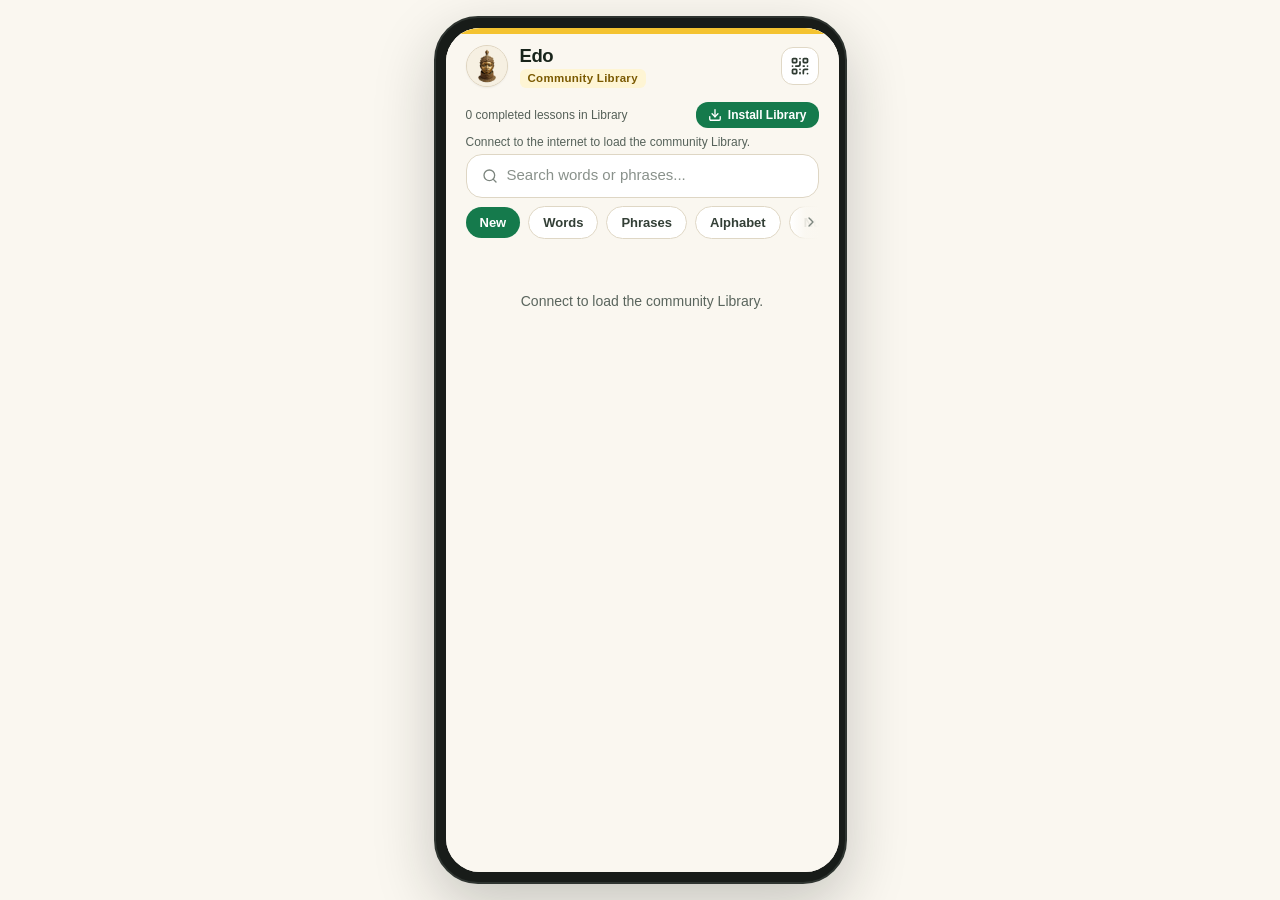
==== commit daf5ef1b: "deploy: iStoria-Ai/CommunityTeachers@dc576ef901b403b2ad76ab018908e00ca25ed160" ====
--- a/library/index.html
+++ b/library/index.html
@@ -25,8 +25,8 @@
     <link rel="apple-touch-icon" href="/assets/urhobo-icon-512.png" />
     <link rel="manifest" id="app-manifest" href="/manifest-urhobo-library.webmanifest" />
     <title>Urhobo — Community Library</title>
-    <script type="module" crossorigin src="/assets/library-qn-De1CM.js"></script>
-    <link rel="modulepreload" crossorigin href="/assets/index-CbohWlUC.js">
+    <script type="module" crossorigin src="/assets/library-Cqlnt7l9.js"></script>
+    <link rel="modulepreload" crossorigin href="/assets/index-DxUi580y.js">
     <link rel="stylesheet" crossorigin href="/assets/index-B9D4Py_K.css">
   </head>
   <body class="bg-[#FAF7F0] text-[#1C241E] antialiased selection:bg-[#157A4C] selection:text-white">
